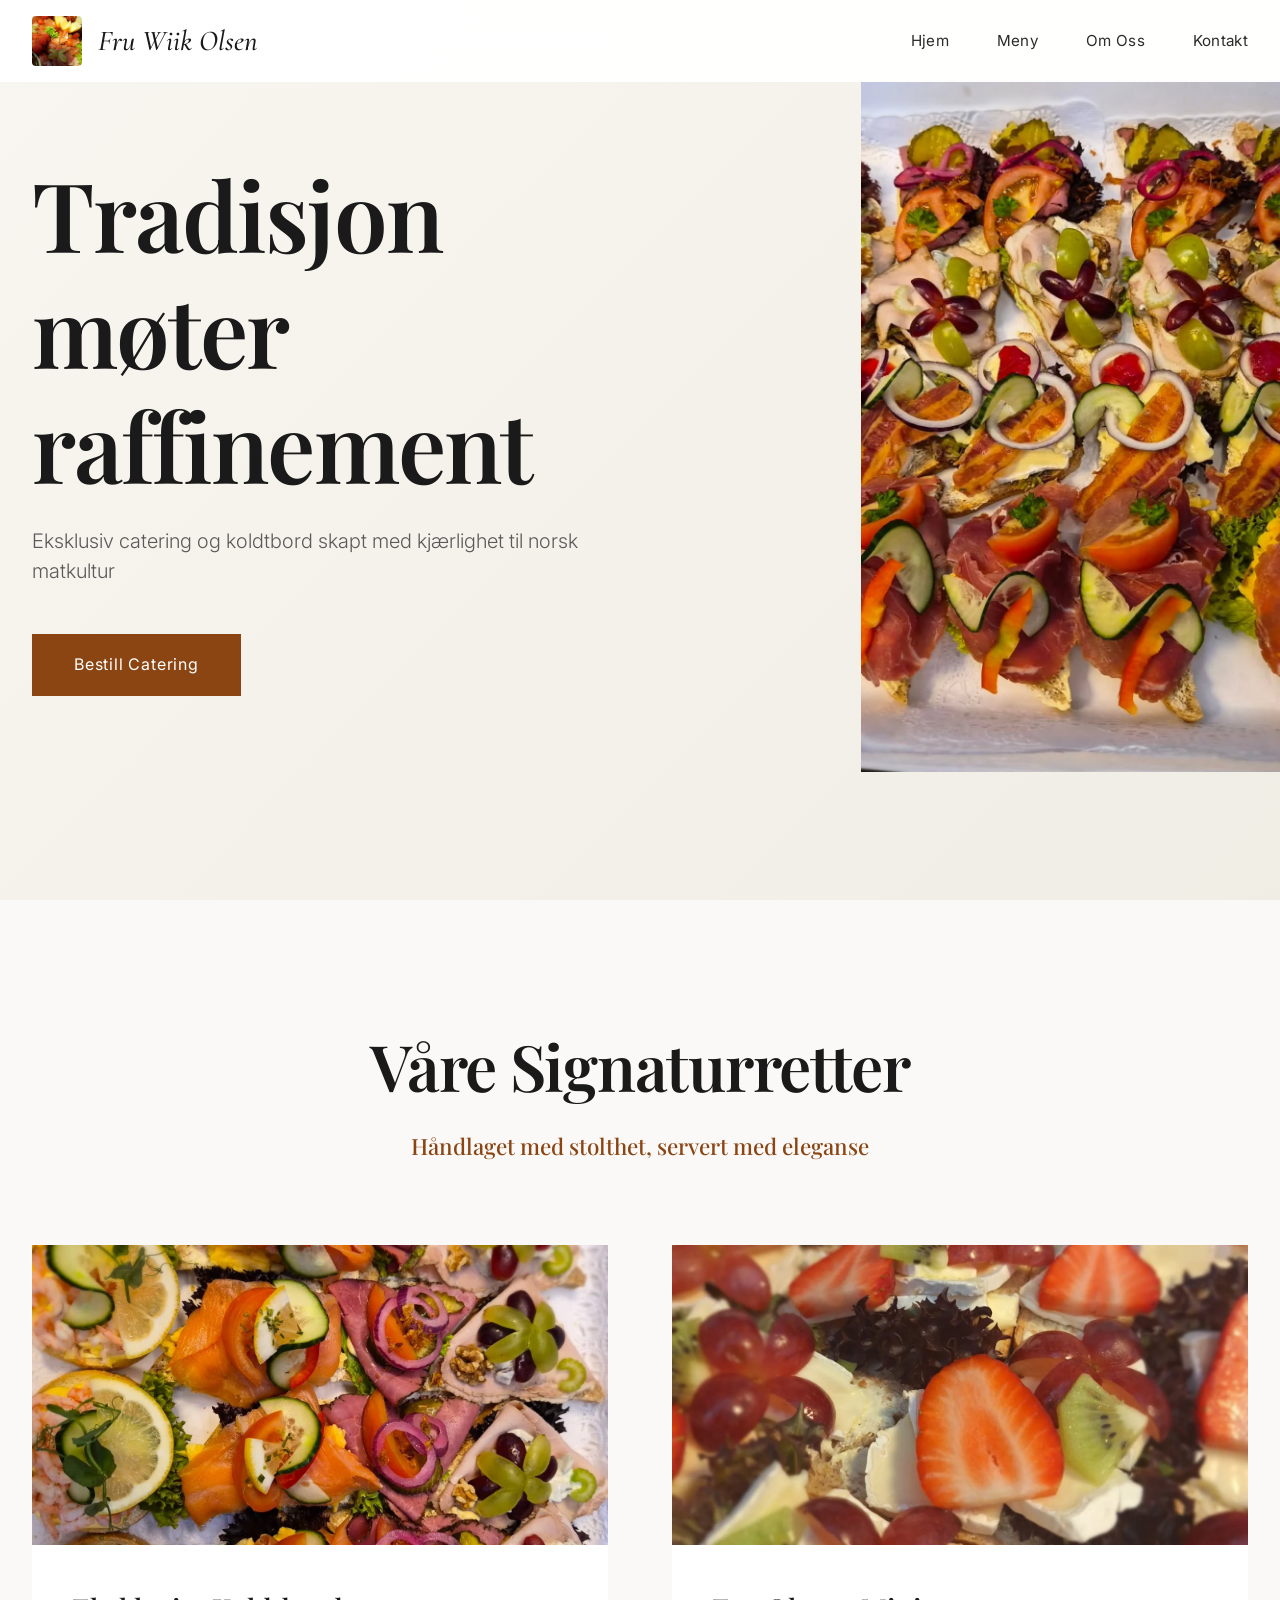
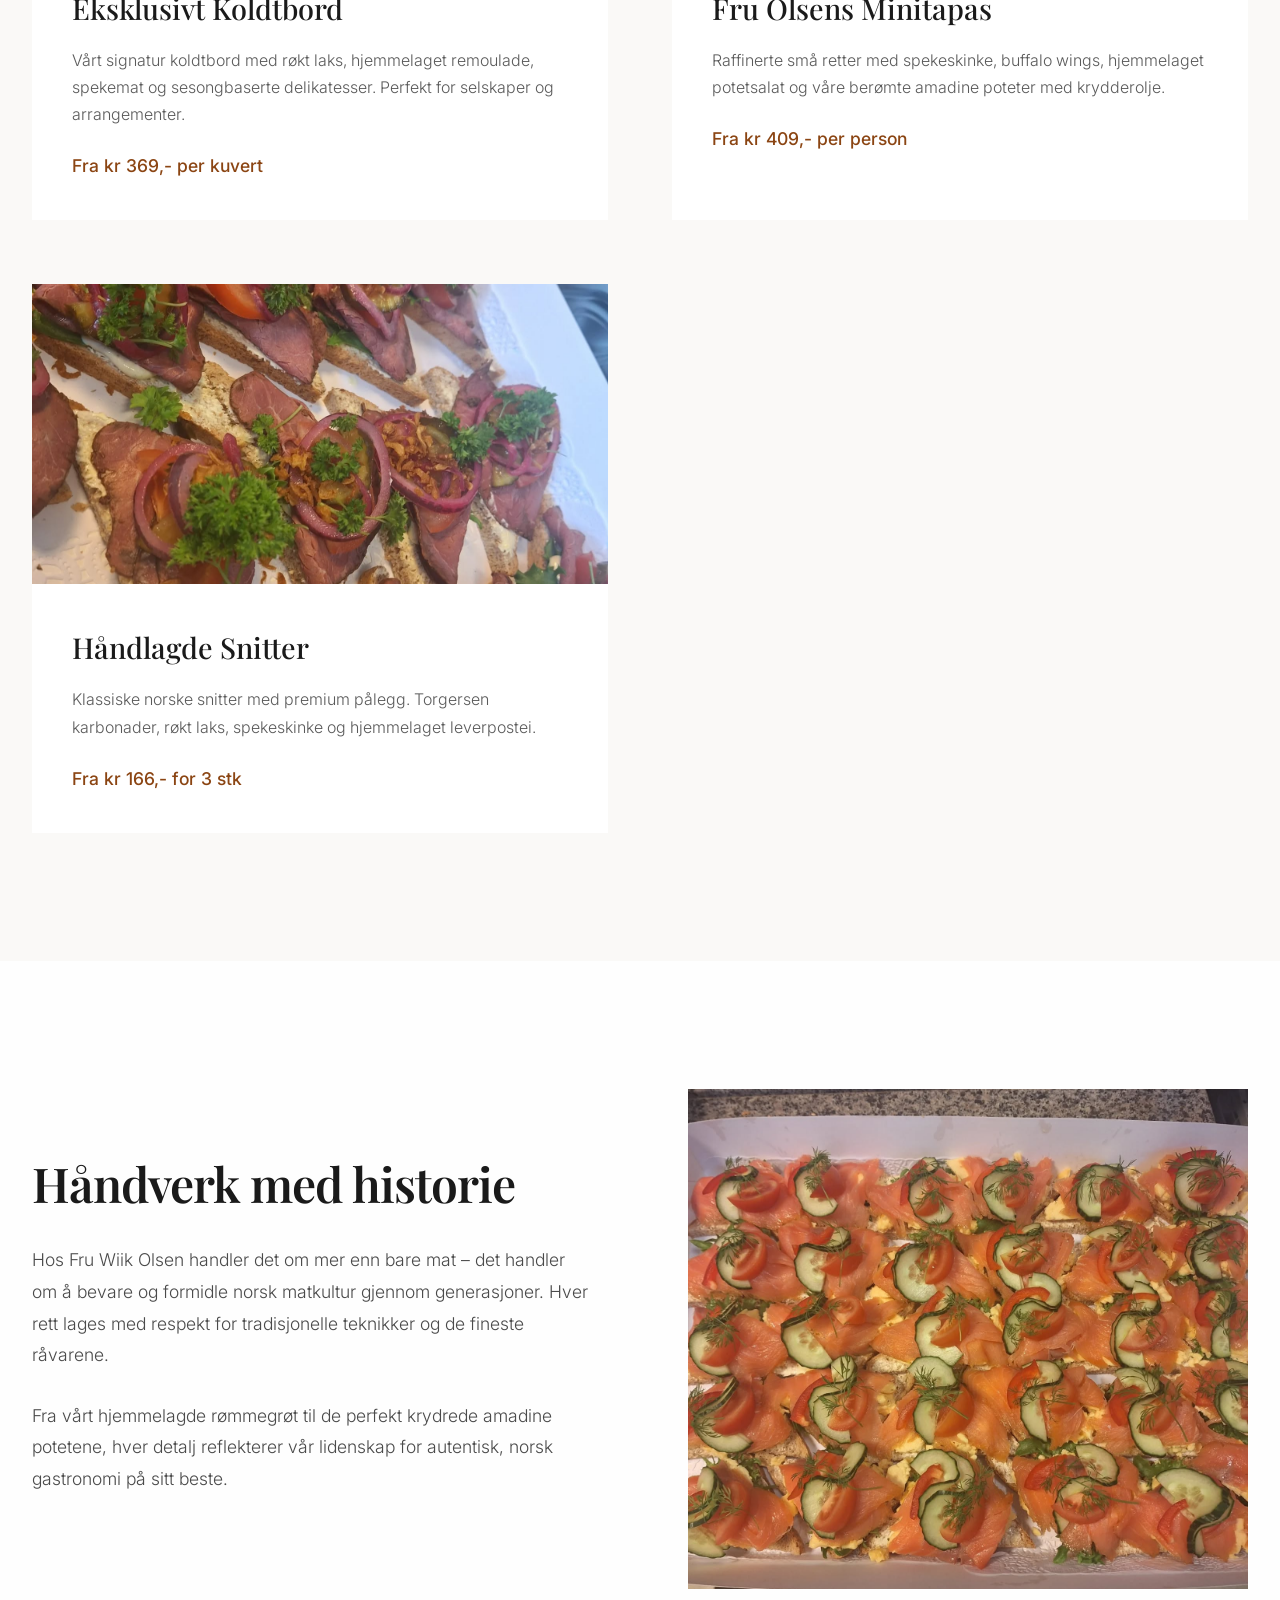
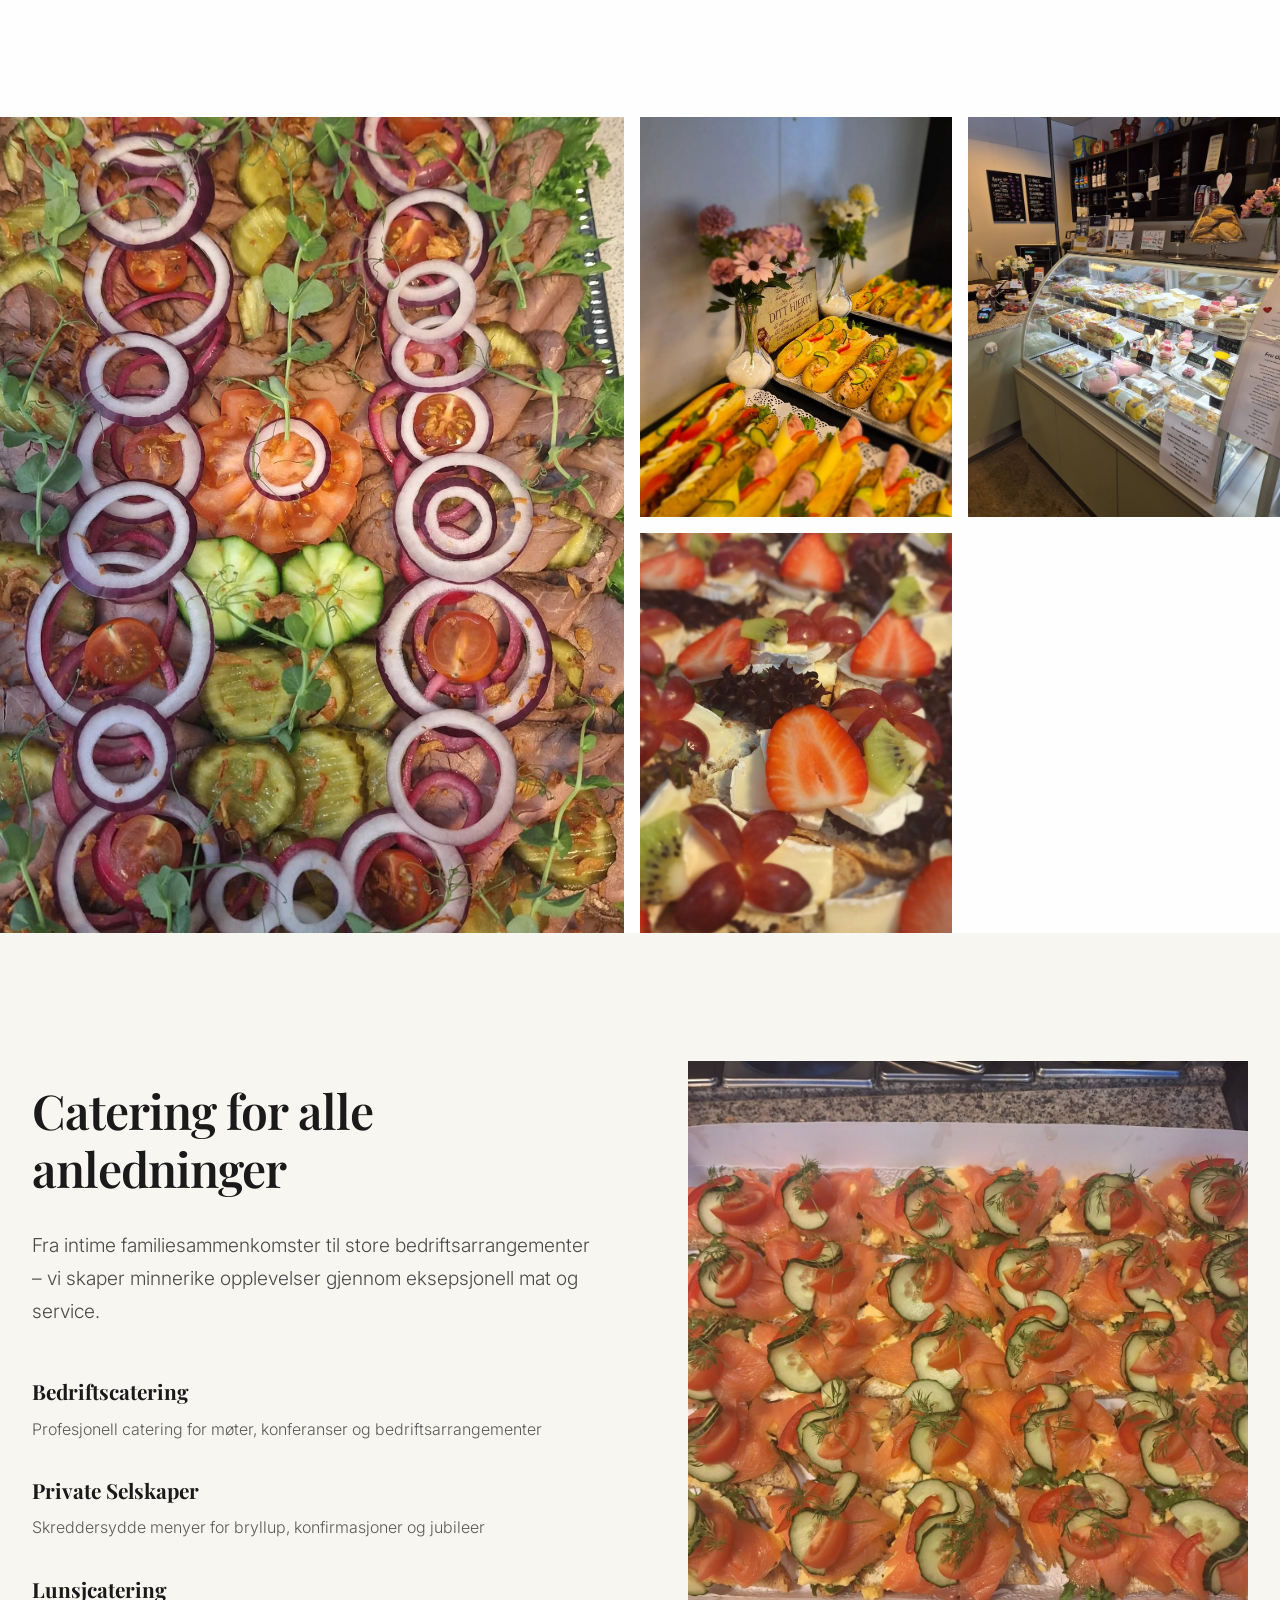
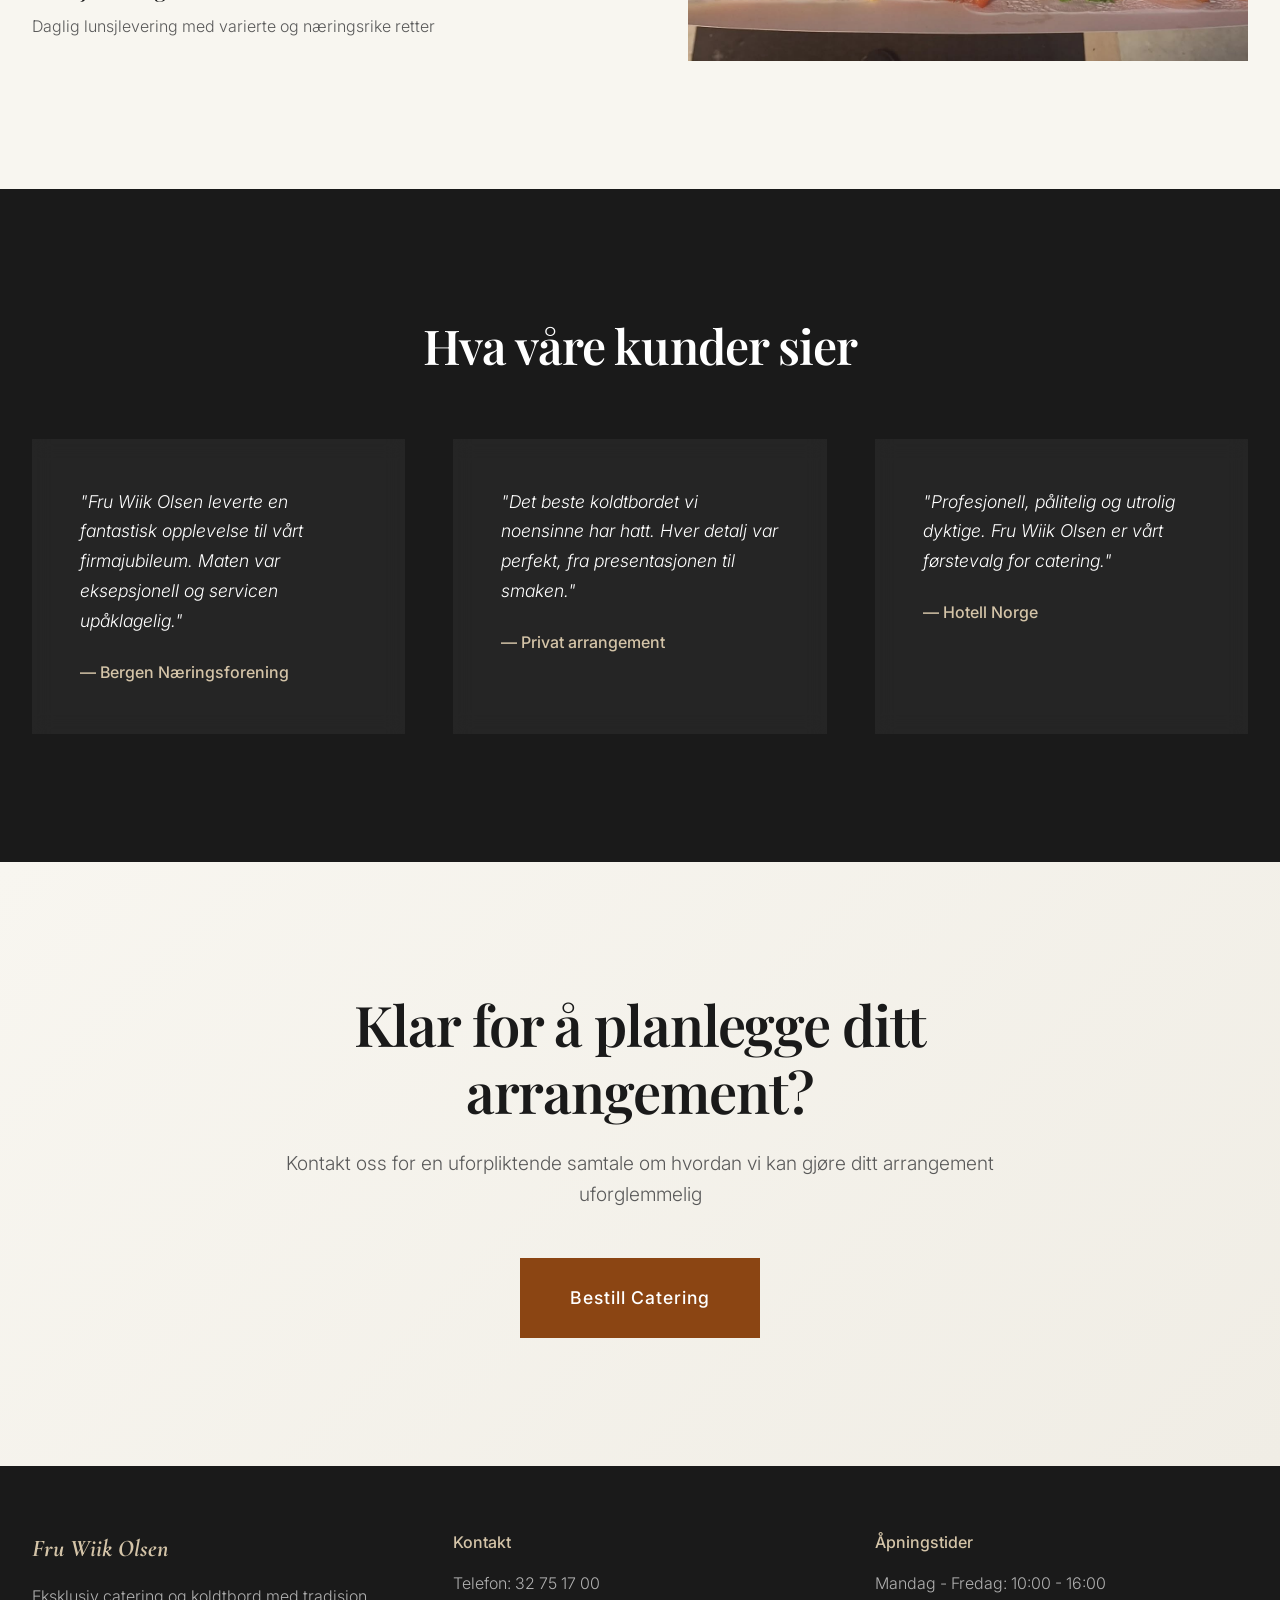
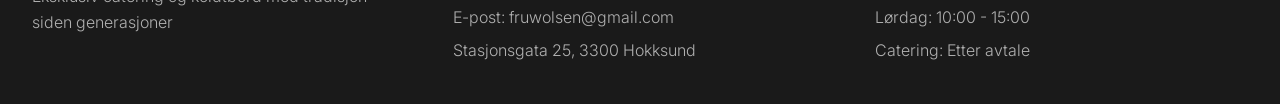
==== index.html @ 35dc08f6 "Intial commit." ====
<!DOCTYPE html>
<html lang="no">
<head>
    <meta charset="UTF-8">
    <meta name="viewport" content="width=device-width, initial-scale=1.0">
    <title>Fru Wiik Olsen - Eksklusiv Catering & Koldtbord</title>
    <link rel="preconnect" href="https://fonts.googleapis.com">
    <link rel="preconnect" href="https://fonts.gstatic.com" crossorigin>
    <link href="https://fonts.googleapis.com/css2?family=Playfair+Display:ital,wght@0,400;0,500;0,600;0,700;1,400;1,500&family=Cormorant+Garamond:ital,wght@0,300;0,400;0,500;0,600;1,300;1,400&family=Inter:wght@300;400;500&display=swap" rel="stylesheet">
    <link rel="stylesheet" href="stylesheet.css">
</head>
<body>
    <!-- Navigation -->
    <nav class="navigation">
        <div class="nav-container">
            <div class="logo">
                <img src="assets/logo.jpg" alt="Fru Wiik Olsen" class="logo-image">
                <h1 class="logo-text">Fru Wiik Olsen</h1>
            </div>
            <ul class="nav-menu">
                <li><a href="index.html">Hjem</a></li>
                <li><a href="meny.html">Meny</a></li>
                <li><a href="om-oss.html">Om Oss</a></li>
                <li><a href="kontakt-oss.html">Kontakt</a></li>
            </ul>
        </div>
    </nav>

    <!-- Hero Section -->
    <section class="hero">
        <div class="hero-content">
            <div class="hero-text">
                <h1 class="hero-title">Tradisjon møter raffinement</h1>
                <p class="hero-subtitle">Eksklusiv catering og koldtbord skapt med kjærlighet til norsk matkultur</p>
                <div class="hero-cta">
                    <a href="kontakt-oss.html" class="cta-button">Bestill Catering</a>
                </div>
            </div>
        </div>
        <div class="hero-image-placeholder">
            <img src="bilder/image.png" alt="Fru Wiik Olsen - Eksklusiv catering" class="hero-image">
            <div class="image-overlay"></div>
        </div>
    </section>

    <!-- Signature Offerings -->
    <section class="signature-section">
        <div class="container">
            <div class="section-header">
                <h2 class="section-title">Våre Signaturretter</h2>
                <p class="section-subtitle">Håndlaget med stolthet, servert med eleganse</p>
            </div>
            
            <div class="offerings-grid">
                <div class="offering-item">
                    <div class="offering-image-placeholder">
                        <img src="bilder/image copy.png" alt="Eksklusivt Koldtbord" class="offering-image">
                    </div>
                    <div class="offering-content">
                        <h3 class="offering-title">Eksklusivt Koldtbord</h3>
                        <p class="offering-description">Vårt signatur koldtbord med røkt laks, hjemmelaget remoulade, spekemat og sesongbaserte delikatesser. Perfekt for selskaper og arrangementer.</p>
                        <div class="offering-price">Fra kr 369,- per kuvert</div>
                    </div>
                </div>

                <div class="offering-item">
                    <div class="offering-image-placeholder">
                        <img src="bilder/image copy 2.png" alt="Fru Olsens Minitapas" class="offering-image">
                    </div>
                    <div class="offering-content">
                        <h3 class="offering-title">Fru Olsens Minitapas</h3>
                        <p class="offering-description">Raffinerte små retter med spekeskinke, buffalo wings, hjemmelaget potetsalat og våre berømte amadine poteter med krydderolje.</p>
                        <div class="offering-price">Fra kr 409,- per person</div>
                    </div>
                </div>

                <div class="offering-item">
                    <div class="offering-image-placeholder">
                        <img src="bilder/image copy 3.png" alt="Håndlagde Snitter" class="offering-image">
                    </div>
                    <div class="offering-content">
                        <h3 class="offering-title">Håndlagde Snitter</h3>
                        <p class="offering-description">Klassiske norske snitter med premium pålegg. Torgersen karbonader, røkt laks, spekeskinke og hjemmelaget leverpostei.</p>
                        <div class="offering-price">Fra kr 166,- for 3 stk</div>
                    </div>
                </div>
            </div>
        </div>
    </section>

    <!-- Story Section -->
    <section class="story-section">
        <div class="container">
            <div class="story-content">
                <div class="story-text">
                    <h2 class="story-title">Håndverk med historie</h2>
                    <p class="story-paragraph">Hos Fru Wiik Olsen handler det om mer enn bare mat – det handler om å bevare og formidle norsk matkultur gjennom generasjoner. Hver rett lages med respekt for tradisjonelle teknikker og de fineste råvarene.</p>
                    <p class="story-paragraph">Fra vårt hjemmelagde rømmegrøt til de perfekt krydrede amadine potetene, hver detalj reflekterer vår lidenskap for autentisk, norsk gastronomi på sitt beste.</p>
                </div>
                <div class="story-image-placeholder">
                    <img src="bilder/image copy 4.png" alt="Håndverk med historie" class="story-image">
                </div>
            </div>
        </div>
    </section>

    <!-- Gallery Section -->
    <section class="gallery-section">
        <div class="gallery-grid">
            <div class="gallery-item large">
                <div class="gallery-image-placeholder">
                    <img src="bilder/image copy 5.png" alt="Catering arrangement" class="gallery-image">
                </div>
            </div>
            <div class="gallery-item">
                <div class="gallery-image-placeholder">
                    <img src="bilder/image copy 6.png" alt="Mat detaljer" class="gallery-image">
                </div>
            </div>
            <div class="gallery-item">
                <div class="gallery-image-placeholder">
                    <img src="bilder/image copy 7.png" alt="Ingredienser" class="gallery-image">
                </div>
            </div>
            <div class="gallery-item">
                <div class="gallery-image-placeholder">
                    <img src="bilder/image copy 2.png" alt="Borddekning" class="gallery-image">
                </div>
            </div>
        </div>
    </section>

    <!-- Event Catering -->
    <section class="event-section">
        <div class="container">
            <div class="event-content">
                <div class="event-text">
                    <h2 class="event-title">Catering for alle anledninger</h2>
                    <p class="event-description">Fra intime familiesammenkomster til store bedriftsarrangementer – vi skaper minnerike opplevelser gjennom eksepsjonell mat og service.</p>
                    
                    <div class="event-features">
                        <div class="feature">
                            <h4>Bedriftscatering</h4>
                            <p>Profesjonell catering for møter, konferanser og bedriftsarrangementer</p>
                        </div>
                        <div class="feature">
                            <h4>Private Selskaper</h4>
                            <p>Skreddersydde menyer for bryllup, konfirmasjoner og jubileer</p>
                        </div>
                        <div class="feature">
                            <h4>Lunsjcatering</h4>
                            <p>Daglig lunsjlevering med varierte og næringsrike retter</p>
                        </div>
                    </div>
                </div>
                <div class="event-image-placeholder">
                    <img src="bilder/image copy 4.png" alt="Event catering" class="event-image">
                </div>
            </div>
        </div>
    </section>

    <!-- Testimonials -->
    <section class="testimonials-section">
        <div class="container">
            <h2 class="testimonials-title">Hva våre kunder sier</h2>
            <div class="testimonials-grid">
                <div class="testimonial">
                    <p class="testimonial-text">"Fru Wiik Olsen leverte en fantastisk opplevelse til vårt firmajubileum. Maten var eksepsjonell og servicen upåklagelig."</p>
                    <div class="testimonial-author">— Bergen Næringsforening</div>
                </div>
                <div class="testimonial">
                    <p class="testimonial-text">"Det beste koldtbordet vi noensinne har hatt. Hver detalj var perfekt, fra presentasjonen til smaken."</p>
                    <div class="testimonial-author">— Privat arrangement</div>
                </div>
                <div class="testimonial">
                    <p class="testimonial-text">"Profesjonell, pålitelig og utrolig dyktige. Fru Wiik Olsen er vårt førstevalg for catering."</p>
                    <div class="testimonial-author">— Hotell Norge</div>
                </div>
            </div>
        </div>
    </section>

    <!-- Contact CTA -->
    <section class="contact-cta">
        <div class="container">
            <div class="cta-content">
                <h2 class="cta-title">Klar for å planlegge ditt arrangement?</h2>
                <p class="cta-subtitle">Kontakt oss for en uforpliktende samtale om hvordan vi kan gjøre ditt arrangement uforglemmelig</p>
                <a href="kontakt-oss.html" class="cta-button-large">Bestill Catering</a>
            </div>
        </div>
    </section>

    <!-- Footer -->
    <footer class="footer">
        <div class="container">
            <div class="footer-content">
                <div class="footer-section">
                    <h3 class="footer-title">Fru Wiik Olsen</h3>
                    <p class="footer-text">Eksklusiv catering og koldtbord med tradisjon siden generasjoner</p>
                </div>
                <div class="footer-section">
                    <h4 class="footer-subtitle">Kontakt</h4>
                    <p class="footer-text">Telefon: 32 75 17 00</p>
                    <p class="footer-text">E-post: fruwolsen@gmail.com</p>
                    <p class="footer-text">Stasjonsgata 25, 3300 Hokksund</p>
                </div>
                <div class="footer-section">
                    <h4 class="footer-subtitle">Åpningstider</h4>
                    <p class="footer-text">Mandag - Fredag: 10:00 - 16:00</p>
                    <p class="footer-text">Lørdag: 10:00 - 15:00</p>
                    <p class="footer-text">Catering: Etter avtale</p>
                </div>
            </div>
        </div>
    </footer>

    <script src="script.js"></script>
</body>
</html>
---- stylesheet.css ----
/* Reset and Base Styles */
* {
    margin: 0;
    padding: 0;
    box-sizing: border-box;
}

html {
    scroll-behavior: smooth;
}

body {
    font-family: 'Inter', -apple-system, BlinkMacSystemFont, sans-serif;
    line-height: 1.6;
    color: #2c2c2c;
    background-color: #fefefe;
    font-weight: 300;
}

/* Typography */
.hero-title,
.section-title,
.story-title,
.event-title,
.testimonials-title,
.cta-title {
    font-family: 'Playfair Display', serif;
    font-weight: 600;
    line-height: 1.2;
    letter-spacing: -0.02em;
}

.logo {
    display: flex;
    align-items: center;
    gap: 1rem;
}

.logo-image {
    height: 50px;
    width: auto;
    border-radius: 4px;
}

.logo-text {
    font-family: 'Cormorant Garamond', serif;
    font-weight: 500;
    font-style: italic;
    font-size: 1.8rem;
    color: #1a1a1a;
    margin: 0;
}

/* Navigation */
.navigation {
    position: fixed;
    top: 0;
    left: 0;
    right: 0;
    background: rgba(255, 255, 255, 0.95);
    backdrop-filter: blur(20px);
    z-index: 1000;
    padding: 1rem 0;
    transition: all 0.3s ease;
}

.nav-container {
    max-width: 1400px;
    margin: 0 auto;
    padding: 0 2rem;
    display: flex;
    justify-content: space-between;
    align-items: center;
}

.nav-menu {
    display: flex;
    list-style: none;
    gap: 3rem;
}

.nav-menu a {
    text-decoration: none;
    color: #2c2c2c;
    font-weight: 400;
    font-size: 0.95rem;
    letter-spacing: 0.02em;
    transition: color 0.3s ease;
    position: relative;
}

.nav-menu a:hover {
    color: #8b4513;
}

.nav-menu a::after {
    content: '';
    position: absolute;
    bottom: -4px;
    left: 0;
    width: 0;
    height: 1px;
    background: #8b4513;
    transition: width 0.3s ease;
}

.nav-menu a:hover::after {
    width: 100%;
}

/* Hero Section */
.hero {
    height: 100vh;
    position: relative;
    display: flex;
    align-items: center;
    overflow: hidden;
    background: linear-gradient(135deg, #f8f6f0 0%, #f0ede5 100%);
    padding-top: 80px; /* Account for fixed navigation */
}

.hero-content {
    position: relative;
    z-index: 2;
    max-width: 1400px;
    margin: 0 auto;
    padding: 2rem;
    width: 100%;
}

.hero-text {
    max-width: 600px;
}

.hero-title {
    font-size: clamp(3rem, 8vw, 6rem);
    color: #1a1a1a;
    margin-bottom: 1.5rem;
    font-weight: 600;
}

.hero-subtitle {
    font-size: 1.25rem;
    color: #5a5a5a;
    margin-bottom: 3rem;
    font-weight: 300;
    line-height: 1.5;
}

.hero-cta {
    margin-top: 3rem;
}

.cta-button {
    display: inline-block;
    padding: 1rem 2.5rem;
    background: #8b4513;
    color: white;
    text-decoration: none;
    font-weight: 400;
    letter-spacing: 0.05em;
    transition: all 0.3s ease;
    border: 2px solid #8b4513;
}

.cta-button:hover {
    background: transparent;
    color: #8b4513;
    transform: translateY(-2px);
}

.hero-image-placeholder {
    position: absolute;
    right: 0;
    top: 0;
    width: 50%;
    height: 100%;
    background: linear-gradient(45deg, #d4c4a8 0%, #c8b99c 100%);
    z-index: 1;
}

.image-overlay {
    position: absolute;
    top: 0;
    left: 0;
    right: 0;
    bottom: 0;
    background: rgba(0, 0, 0, 0.1);
}

/* Container */
.container {
    max-width: 1400px;
    margin: 0 auto;
    padding: 0 2rem;
}

/* Section Spacing */
section {
    padding: 8rem 0;
}

/* Section Headers */
.section-header {
    text-align: center;
    margin-bottom: 5rem;
}

.section-title {
    font-size: clamp(2.5rem, 5vw, 4rem);
    color: #1a1a1a;
    margin-bottom: 1.5rem;
}

.section-subtitle {
    font-size: 1.2rem;
    color: #6a6a6a;
    font-weight: 300;
    max-width: 600px;
    margin: 0 auto;
}

/* Signature Offerings */
.signature-section {
    background: #faf9f7;
}

.offerings-grid {
    display: grid;
    grid-template-columns: repeat(auto-fit, minmax(400px, 1fr));
    gap: 4rem;
}

.offering-item {
    background: white;
    overflow: hidden;
    transition: transform 0.3s ease, box-shadow 0.3s ease;
}

.offering-item:hover {
    transform: translateY(-8px);
    box-shadow: 0 20px 60px rgba(0, 0, 0, 0.1);
}

.offering-image-placeholder {
    height: 300px;
    background: linear-gradient(135deg, #e8dcc6 0%, #d4c4a8 100%);
    position: relative;
}

.offering-content {
    padding: 2.5rem;
}

.offering-title {
    font-family: 'Playfair Display', serif;
    font-size: 1.8rem;
    color: #1a1a1a;
    margin-bottom: 1rem;
    font-weight: 500;
}

.offering-description {
    color: #5a5a5a;
    margin-bottom: 1.5rem;
    line-height: 1.7;
}

.offering-price {
    font-weight: 500;
    color: #8b4513;
    font-size: 1.1rem;
}

/* Story Section */
.story-content {
    display: grid;
    grid-template-columns: 1fr 1fr;
    gap: 6rem;
    align-items: center;
}

.story-title {
    font-size: 3rem;
    color: #1a1a1a;
    margin-bottom: 2rem;
}

.story-paragraph {
    font-size: 1.1rem;
    color: #4a4a4a;
    margin-bottom: 1.5rem;
    line-height: 1.8;
}

.story-image-placeholder {
    height: 500px;
    background: linear-gradient(45deg, #d4c4a8 0%, #c8b99c 100%);
}

/* Gallery Section */
.gallery-section {
    padding: 0;
}

.gallery-grid {
    display: grid;
    grid-template-columns: 2fr 1fr 1fr;
    grid-template-rows: 400px 400px;
    gap: 1rem;
}

.gallery-item.large {
    grid-row: span 2;
}

.gallery-image-placeholder {
    width: 100%;
    height: 100%;
    background: linear-gradient(135deg, #e8dcc6 0%, #d4c4a8 50%, #c8b99c 100%);
    transition: transform 0.3s ease;
}

.gallery-item:hover .gallery-image-placeholder {
    transform: scale(1.05);
}

/* Event Section */
.event-section {
    background: #f8f6f0;
}

.event-content {
    display: grid;
    grid-template-columns: 1fr 1fr;
    gap: 6rem;
    align-items: center;
}

.event-title {
    font-size: 3rem;
    color: #1a1a1a;
    margin-bottom: 2rem;
}

.event-description {
    font-size: 1.2rem;
    color: #4a4a4a;
    margin-bottom: 3rem;
    line-height: 1.7;
}

.event-features {
    display: flex;
    flex-direction: column;
    gap: 2rem;
}

.feature h4 {
    font-family: 'Playfair Display', serif;
    font-size: 1.3rem;
    color: #1a1a1a;
    margin-bottom: 0.5rem;
}

.feature p {
    color: #5a5a5a;
    line-height: 1.6;
}

.event-image-placeholder {
    height: 600px;
    background: linear-gradient(45deg, #d4c4a8 0%, #c8b99c 100%);
}

/* Testimonials */
.testimonials-section {
    background: #1a1a1a;
    color: white;
}

.testimonials-title {
    text-align: center;
    font-size: 3rem;
    color: white;
    margin-bottom: 4rem;
}

.testimonials-grid {
    display: grid;
    grid-template-columns: repeat(auto-fit, minmax(350px, 1fr));
    gap: 3rem;
}

.testimonial {
    padding: 3rem;
    background: rgba(255, 255, 255, 0.05);
    backdrop-filter: blur(10px);
}

.testimonial-text {
    font-size: 1.1rem;
    line-height: 1.7;
    margin-bottom: 1.5rem;
    font-style: italic;
}

.testimonial-author {
    font-weight: 500;
    color: #d4c4a8;
}

/* Contact CTA */
.contact-cta {
    background: linear-gradient(135deg, #f8f6f0 0%, #f0ede5 100%);
    text-align: center;
}

.cta-content {
    max-width: 800px;
    margin: 0 auto;
}

.cta-title {
    font-size: 3.5rem;
    color: #1a1a1a;
    margin-bottom: 1.5rem;
}

.cta-subtitle {
    font-size: 1.2rem;
    color: #5a5a5a;
    margin-bottom: 3rem;
    line-height: 1.6;
}

.cta-button-large {
    display: inline-block;
    padding: 1.5rem 3rem;
    background: #8b4513;
    color: white;
    text-decoration: none;
    font-weight: 500;
    font-size: 1.1rem;
    letter-spacing: 0.05em;
    transition: all 0.3s ease;
    border: 2px solid #8b4513;
}

.cta-button-large:hover {
    background: transparent;
    color: #8b4513;
    transform: translateY(-3px);
    box-shadow: 0 10px 30px rgba(139, 69, 19, 0.3);
}

/* Footer */
.footer {
    background: #1a1a1a;
    color: white;
    padding: 4rem 0 2rem;
}

.footer-content {
    display: grid;
    grid-template-columns: repeat(auto-fit, minmax(250px, 1fr));
    gap: 3rem;
}

.footer-title {
    font-family: 'Cormorant Garamond', serif;
    font-size: 1.5rem;
    font-style: italic;
    margin-bottom: 1rem;
    color: #d4c4a8;
}

.footer-subtitle {
    font-weight: 500;
    margin-bottom: 1rem;
    color: #d4c4a8;
}

.footer-text {
    color: #b0b0b0;
    line-height: 1.6;
    margin-bottom: 0.5rem;
}

/* Responsive Design */
@media (max-width: 1024px) {
    .hero-image-placeholder {
        width: 40%;
    }
    
    .story-content,
    .event-content {
        grid-template-columns: 1fr;
        gap: 3rem;
    }
    
    .gallery-grid {
        grid-template-columns: 1fr 1fr;
        grid-template-rows: 300px 300px 300px;
    }
    
    .gallery-item.large {
        grid-row: span 1;
        grid-column: span 2;
    }
}

@media (max-width: 768px) {
    .nav-container {
        padding: 0 1rem;
    }
    
    .nav-menu {
        gap: 1.5rem;
    }
    
    .hero {
        flex-direction: column;
        text-align: center;
        padding: 2rem 1rem;
    }
    
    .hero-image-placeholder {
        position: relative;
        width: 100%;
        height: 300px;
        margin-top: 2rem;
    }
    
    .container {
        padding: 0 1rem;
    }
    
    section {
        padding: 4rem 0;
    }
    
    .offerings-grid {
        grid-template-columns: 1fr;
        gap: 2rem;
    }
    
    .gallery-grid {
        grid-template-columns: 1fr;
        grid-template-rows: repeat(4, 250px);
    }
    
    .gallery-item.large {
        grid-column: span 1;
    }
    
    .testimonials-grid {
        grid-template-columns: 1fr;
    }
}

@media (max-width: 480px) {
    .hero-title {
        font-size: 2.5rem;
    }
    
    .section-title {
        font-size: 2rem;
    }
    
    .story-title,
    .event-title {
        font-size: 2rem;
    }
    
    .cta-title {
        font-size: 2.5rem;
    }
}

/* Smooth Animations */
@keyframes fadeInUp {
    from {
        opacity: 0;
        transform: translateY(30px);
    }
    to {
        opacity: 1;
        transform: translateY(0);
    }
}

.offering-item,
.testimonial {
    animation: fadeInUp 0.6s ease-out;
}

/* Image Styling */
.hero-image,
.offering-image,
.story-image,
.gallery-image,
.event-image,
.menu-image {
    width: 100%;
    height: 100%;
    object-fit: cover;
    transition: transform 0.3s ease;
}

.hero-image {
    position: absolute;
    top: 0;
    left: 0;
    z-index: 1;
}

.offering-item:hover .offering-image,
.gallery-item:hover .gallery-image {
    transform: scale(1.05);
}

/* Image containers */
.hero-image-placeholder,
.offering-image-placeholder,
.story-image-placeholder,
.gallery-image-placeholder,
.event-image-placeholder {
    position: relative;
    overflow: hidden;
}

/* Simple Menu Page Styles */
.simple-menu-hero {
    padding: 12rem 0 4rem;
    background: linear-gradient(135deg, #f8f6f0 0%, #f0ede5 100%);
    text-align: center;
}

.simple-menu-title {
    font-size: clamp(3rem, 6vw, 5rem);
    color: #1a1a1a;
    margin-bottom: 1rem;
}

.simple-menu-subtitle {
    font-size: 1.2rem;
    color: #5a5a5a;
    font-weight: 300;
}

.simple-menu-section {
    padding: 3rem 0;
}

.simple-menu-section.alt {
    background: #faf9f7;
}

.simple-menu-card {
    max-width: 900px;
    margin: 0 auto;
    background: white;
    padding: 3rem;
    border-radius: 8px;
    box-shadow: 0 10px 40px rgba(0, 0, 0, 0.1);
}

.menu-card-title {
    font-family: 'Playfair Display', serif;
    font-size: 2.5rem;
    color: #1a1a1a;
    text-align: center;
    margin-bottom: 1rem;
}

.menu-card-price {
    text-align: center;
    font-size: 1.5rem;
    font-weight: 600;
    color: #8b4513;
    margin-bottom: 2rem;
    padding: 1rem;
    background: rgba(139, 69, 19, 0.1);
    border-radius: 4px;
}

.menu-card-content h3 {
    font-family: 'Playfair Display', serif;
    font-size: 1.4rem;
    color: #1a1a1a;
    margin: 2rem 0 1rem 0;
}

.simple-menu-list {
    list-style: none;
    padding: 0;
    margin-bottom: 2rem;
}

.simple-menu-list li {
    padding: 0.8rem 0;
    border-bottom: 1px solid rgba(0, 0, 0, 0.1);
    font-size: 1.1rem;
    color: #2c2c2c;
}

.simple-menu-list li:last-child {
    border-bottom: none;
}

.allergens {
    color: #8b4513;
    font-style: italic;
    font-size: 0.9rem;
}

.menu-image-section {
    margin-bottom: 2rem;
    border-radius: 8px;
    overflow: hidden;
}

.menu-card-image {
    width: 100%;
    height: 250px;
    object-fit: cover;
    transition: transform 0.3s ease;
}

.menu-card-image:hover {
    transform: scale(1.02);
}
    background: #f8f6f0;
    padding: 1.5rem;
    border-radius: 4px;
    color: #5a5a5a;
    font-style: italic;
    margin-top: 2rem;
}

/* Tapas columns */
.tapas-column {
    margin-bottom: 2rem;
}

/* Snitter pricing */
.snitter-prices {
    margin-bottom: 2rem;
}

.price-row {
    display: flex;
    justify-content: space-between;
    align-items: center;
    padding: 1rem;
    border-bottom: 1px solid rgba(0, 0, 0, 0.1);
    transition: background-color 0.3s ease;
}

.price-row:hover {
    background: #f8f6f0;
}

.price-row.bestseller {
    background: rgba(139, 69, 19, 0.1);
    font-weight: 500;
}

.price-item {
    font-size: 1.1rem;
    color: #2c2c2c;
}

.price-amount {
    font-weight: 600;
    color: #8b4513;
}

.price-amount small {
    color: #8b4513;
    font-weight: 400;
}

/* Snitter options */
.snitter-options {
    display: flex;
    flex-wrap: wrap;
    gap: 0.5rem;
    margin-top: 1rem;
}

.option-tag {
    background: #f0ede5;
    padding: 0.5rem 1rem;
    border-radius: 20px;
    font-size: 0.9rem;
    color: #2c2c2c;
    transition: all 0.3s ease;
}

.option-tag:hover {
    background: #8b4513;
    color: white;
}

/* Simple CTA */
.simple-cta {
    background: #1a1a1a;
    color: white;
    padding: 4rem 0;
    text-align: center;
}

.simple-cta h2 {
    font-family: 'Playfair Display', serif;
    font-size: 2.5rem;
    margin-bottom: 1rem;
}

.simple-cta p {
    font-size: 1.2rem;
    color: #b0b0b0;
    margin-bottom: 2rem;
}

/* Responsive for simple menu */
@media (max-width: 768px) {
    .simple-menu-hero {
        padding: 10rem 0 3rem;
    }
    
    .simple-menu-card {
        padding: 2rem;
        margin: 0 1rem;
    }
    
    .menu-card-title {
        font-size: 2rem;
    }
    
    .price-row {
        flex-direction: column;
        align-items: flex-start;
        gap: 0.5rem;
    }
    
    .snitter-options {
        justify-content: center;
    }
    
    .simple-cta h2 {
        font-size: 2rem;
    }
}
.menu-hero {
    padding: 12rem 0 6rem;
    background: linear-gradient(135deg, #f8f6f0 0%, #f0ede5 100%);
    text-align: center;
}

.menu-hero-title {
    font-size: clamp(3rem, 6vw, 5rem);
    color: #1a1a1a;
    margin-bottom: 1.5rem;
}

.menu-hero-subtitle {
    font-size: 1.3rem;
    color: #5a5a5a;
    font-weight: 300;
    max-width: 600px;
    margin: 0 auto;
}

.menu-section {
    padding: 6rem 0;
}

.menu-section.alt-bg {
    background: #faf9f7;
}

.category-header {
    text-align: center;
    margin-bottom: 4rem;
}

.category-title {
    font-size: 3rem;
    color: #1a1a1a;
    margin-bottom: 1rem;
}

.category-description {
    font-size: 1.2rem;
    color: #6a6a6a;
    font-weight: 300;
}

.menu-layout {
    display: grid;
    grid-template-columns: 1fr 1fr;
    gap: 4rem;
    align-items: start;
}

.menu-layout.reverse {
    direction: rtl;
}

.menu-layout.reverse > * {
    direction: ltr;
}

.menu-content {
    padding: 2rem 0;
}

.menu-items {
    margin-bottom: 3rem;
}

.menu-item {
    margin-bottom: 2rem;
    padding-bottom: 1.5rem;
    border-bottom: 1px solid rgba(0, 0, 0, 0.1);
}

.menu-item:last-child {
    border-bottom: none;
}

.item-name {
    font-family: 'Playfair Display', serif;
    font-size: 1.3rem;
    color: #1a1a1a;
    margin-bottom: 0.5rem;
    font-weight: 500;
}

.item-allergens,
.item-note {
    color: #8b4513;
    font-style: italic;
    font-size: 0.95rem;
}

.price-info {
    background: rgba(139, 69, 19, 0.05);
    padding: 2rem;
    border-left: 4px solid #8b4513;
}

.price-main {
    font-size: 1.5rem;
    font-weight: 600;
    color: #8b4513;
    margin-bottom: 1rem;
}

.price-note {
    color: #5a5a5a;
    line-height: 1.6;
    font-style: italic;
}

.menu-image-placeholder {
    height: 500px;
    background: linear-gradient(135deg, #e8dcc6 0%, #d4c4a8 100%);
    border-radius: 8px;
}

/* Tapas Sections */
.tapas-sections {
    margin-bottom: 3rem;
}

.tapas-section {
    margin-bottom: 3rem;
}

.section-subtitle {
    font-family: 'Playfair Display', serif;
    font-size: 1.4rem;
    color: #8b4513;
    margin-bottom: 1.5rem;
    font-weight: 500;
}

/* Snitter Pricing */
.snitter-pricing {
    display: grid;
    grid-template-columns: repeat(auto-fit, minmax(200px, 1fr));
    gap: 1.5rem;
    margin-bottom: 3rem;
}

.price-item {
    background: white;
    padding: 1.5rem;
    border: 1px solid rgba(0, 0, 0, 0.1);
    text-align: center;
    transition: transform 0.3s ease, box-shadow 0.3s ease;
}

.price-item:hover {
    transform: translateY(-4px);
    box-shadow: 0 10px 30px rgba(0, 0, 0, 0.1);
}

.price-title {
    font-family: 'Playfair Display', serif;
    font-size: 1.2rem;
    color: #1a1a1a;
    margin-bottom: 0.5rem;
}

.price {
    font-size: 1.4rem;
    font-weight: 600;
    color: #8b4513;
    margin-bottom: 0.5rem;
}

.snitter-options {
    background: #f8f6f0;
    padding: 2rem;
    border-radius: 8px;
}

.options-title {
    font-family: 'Playfair Display', serif;
    font-size: 1.3rem;
    color: #1a1a1a;
    margin-bottom: 1.5rem;
}

.options-grid {
    display: grid;
    grid-template-columns: repeat(auto-fit, minmax(250px, 1fr));
    gap: 0.8rem;
}

.option {
    padding: 0.8rem 1rem;
    background: white;
    border-radius: 4px;
    font-size: 0.95rem;
    color: #4a4a4a;
    transition: background-color 0.3s ease;
}

.option:hover {
    background: #8b4513;
    color: white;
}

/* Custom Section */
.custom-section {
    background: #1a1a1a;
    color: white;
    text-align: center;
}

.custom-content {
    max-width: 1000px;
    margin: 0 auto;
}

.custom-title {
    font-size: 3rem;
    color: white;
    margin-bottom: 2rem;
}

.custom-description {
    font-size: 1.2rem;
    color: #b0b0b0;
    margin-bottom: 3rem;
    line-height: 1.7;
}

.custom-features {
    display: grid;
    grid-template-columns: repeat(auto-fit, minmax(250px, 1fr));
    gap: 2rem;
    margin-bottom: 3rem;
}

.feature-item {
    padding: 2rem;
    background: rgba(255, 255, 255, 0.05);
    backdrop-filter: blur(10px);
    border-radius: 8px;
}

.feature-item h4 {
    font-family: 'Playfair Display', serif;
    font-size: 1.3rem;
    color: #d4c4a8;
    margin-bottom: 1rem;
}

.feature-item p {
    color: #b0b0b0;
    line-height: 1.6;
}

/* Menu Responsive Design */
@media (max-width: 1024px) {
    .menu-layout {
        grid-template-columns: 1fr;
        gap: 3rem;
    }
    
    .menu-layout.reverse {
        direction: ltr;
    }
    
    .snitter-pricing {
        grid-template-columns: repeat(auto-fit, minmax(180px, 1fr));
    }
}

@media (max-width: 768px) {
    .menu-hero {
        padding: 10rem 0 4rem;
    }
    
    .menu-section {
        padding: 4rem 0;
    }
    
    .category-title {
        font-size: 2.5rem;
    }
    
    .custom-title {
        font-size: 2.5rem;
    }
    
    .snitter-pricing {
        grid-template-columns: 1fr;
    }
    
    .options-grid {
        grid-template-columns: 1fr;
    }
    
    .custom-features {
        grid-template-columns: 1fr;
    }
}

@media (max-width: 480px) {
    .menu-hero-title {
        font-size: 2.5rem;
    }
    
    .category-title {
        font-size: 2rem;
    }
    
    .custom-title {
        font-size: 2rem;
    }
    
    .price-info,
    .snitter-options {
        padding: 1.5rem;
    }
}
/* About Page Styles */
.about-hero {
    padding: 12rem 0 6rem;
    background: linear-gradient(135deg, #f8f6f0 0%, #f0ede5 100%);
    text-align: center;
}

.about-hero-title {
    font-size: clamp(3rem, 6vw, 5rem);
    color: #1a1a1a;
    margin-bottom: 1.5rem;
}

.about-hero-subtitle {
    font-size: 1.3rem;
    color: #5a5a5a;
    font-weight: 300;
    max-width: 600px;
    margin: 0 auto;
}

.main-story {
    padding: 6rem 0;
}

.story-layout {
    display: grid;
    grid-template-columns: 1fr 1fr;
    gap: 4rem;
    align-items: center;
}

.story-heading {
    font-size: 2.5rem;
    color: #1a1a1a;
    margin-bottom: 2rem;
    line-height: 1.3;
}

.story-paragraph {
    font-size: 1.1rem;
    color: #4a4a4a;
    margin-bottom: 1.8rem;
    line-height: 1.8;
}

.values-section {
    background: #faf9f7;
    padding: 6rem 0;
}

.values-title {
    text-align: center;
    font-size: 3rem;
    color: #1a1a1a;
    margin-bottom: 4rem;
}

.values-grid {
    display: grid;
    grid-template-columns: repeat(auto-fit, minmax(300px, 1fr));
    gap: 3rem;
}

.value-item {
    background: white;
    padding: 3rem 2rem;
    text-align: center;
    transition: transform 0.3s ease, box-shadow 0.3s ease;
}

.value-item:hover {
    transform: translateY(-8px);
    box-shadow: 0 20px 60px rgba(0, 0, 0, 0.1);
}

.value-title {
    font-family: 'Playfair Display', serif;
    font-size: 1.5rem;
    color: #8b4513;
    margin-bottom: 1rem;
}

.value-description {
    color: #5a5a5a;
    line-height: 1.7;
}

.craftsmanship-section {
    padding: 6rem 0;
}

.craftsmanship-content {
    display: grid;
    grid-template-columns: 1fr 1fr;
    gap: 4rem;
    align-items: center;
}

.craftsmanship-title {
    font-size: 2.5rem;
    color: #1a1a1a;
    margin-bottom: 2rem;
}

.craftsmanship-description {
    font-size: 1.1rem;
    color: #4a4a4a;
    margin-bottom: 3rem;
    line-height: 1.8;
}

.craftsmanship-highlights {
    display: flex;
    flex-direction: column;
    gap: 2rem;
}

.highlight h4 {
    font-family: 'Playfair Display', serif;
    font-size: 1.2rem;
    color: #8b4513;
    margin-bottom: 0.5rem;
}

.highlight p {
    color: #5a5a5a;
    line-height: 1.6;
}

.team-section {
    background: #1a1a1a;
    color: white;
    padding: 6rem 0;
    text-align: center;
}

.team-title {
    font-size: 3rem;
    color: white;
    margin-bottom: 1rem;
}

.team-subtitle {
    font-size: 1.2rem;
    color: #b0b0b0;
    margin-bottom: 4rem;
}

.team-grid {
    display: grid;
    grid-template-columns: repeat(auto-fit, minmax(300px, 1fr));
    gap: 3rem;
}

.team-member {
    background: rgba(255, 255, 255, 0.05);
    backdrop-filter: blur(10px);
    padding: 2rem;
    border-radius: 8px;
}

.team-image {
    width: 100%;
    height: 100%;
    object-fit: cover;
    border-radius: 50%;
}

.member-image-placeholder {
    width: 150px;
    height: 150px;
    background: linear-gradient(135deg, #d4c4a8 0%, #c8b99c 100%);
    border-radius: 50%;
    margin: 0 auto 2rem;
    overflow: hidden;
}

.member-name {
    font-family: 'Playfair Display', serif;
    font-size: 1.4rem;
    color: #d4c4a8;
    margin-bottom: 0.5rem;
}

.member-role {
    color: #8b4513;
    font-weight: 500;
    margin-bottom: 1rem;
}

.member-description {
    color: #b0b0b0;
    line-height: 1.6;
}

.commitment-section {
    background: linear-gradient(135deg, #f8f6f0 0%, #f0ede5 100%);
    padding: 6rem 0;
    text-align: center;
}

.commitment-content {
    max-width: 1000px;
    margin: 0 auto;
}

.commitment-title {
    font-size: 3rem;
    color: #1a1a1a;
    margin-bottom: 2rem;
}

.commitment-description {
    font-size: 1.2rem;
    color: #5a5a5a;
    margin-bottom: 3rem;
    line-height: 1.7;
}

.commitment-points {
    display: grid;
    grid-template-columns: repeat(auto-fit, minmax(250px, 1fr));
    gap: 2rem;
    margin-bottom: 3rem;
}

.commitment-point {
    background: white;
    padding: 2rem;
    border-radius: 8px;
    box-shadow: 0 10px 30px rgba(0, 0, 0, 0.1);
}

.commitment-point h4 {
    font-family: 'Playfair Display', serif;
    font-size: 1.3rem;
    color: #8b4513;
    margin-bottom: 1rem;
}

.commitment-point p {
    color: #5a5a5a;
    line-height: 1.6;
}

/* Contact Page Styles */
.contact-hero {
    padding: 12rem 0 6rem;
    background: linear-gradient(135deg, #f8f6f0 0%, #f0ede5 100%);
    text-align: center;
}

.contact-hero-title {
    font-size: clamp(3rem, 6vw, 5rem);
    color: #1a1a1a;
    margin-bottom: 1.5rem;
}

.contact-hero-subtitle {
    font-size: 1.3rem;
    color: #5a5a5a;
    font-weight: 300;
    max-width: 600px;
    margin: 0 auto;
}

.contact-form-section {
    padding: 6rem 0;
}

.contact-layout {
    display: grid;
    grid-template-columns: 1fr 1fr;
    gap: 6rem;
}

.contact-info-title {
    font-size: 2.5rem;
    color: #1a1a1a;
    margin-bottom: 2rem;
}

.contact-info-description {
    font-size: 1.1rem;
    color: #4a4a4a;
    margin-bottom: 3rem;
    line-height: 1.7;
}

.contact-details {
    display: flex;
    flex-direction: column;
    gap: 2.5rem;
}

.contact-detail {
    padding-bottom: 2rem;
    border-bottom: 1px solid rgba(0, 0, 0, 0.1);
}

.contact-detail:last-child {
    border-bottom: none;
}

.detail-title {
    font-family: 'Playfair Display', serif;
    font-size: 1.3rem;
    color: #8b4513;
    margin-bottom: 0.5rem;
}

.detail-info {
    font-size: 1.1rem;
    color: #1a1a1a;
    font-weight: 500;
    margin-bottom: 0.3rem;
}

.detail-note {
    color: #6a6a6a;
    font-size: 0.95rem;
}

.contact-form {
    background: #faf9f7;
    padding: 3rem;
    border-radius: 8px;
}

.form-title {
    font-family: 'Playfair Display', serif;
    font-size: 2rem;
    color: #1a1a1a;
    margin-bottom: 2rem;
    text-align: center;
}

.inquiry-form {
    display: flex;
    flex-direction: column;
    gap: 1.5rem;
}

.form-row {
    display: grid;
    grid-template-columns: 1fr 1fr;
    gap: 1rem;
}

.form-group {
    display: flex;
    flex-direction: column;
}

.form-group label {
    font-weight: 500;
    color: #2c2c2c;
    margin-bottom: 0.5rem;
    font-size: 0.95rem;
}

.form-group input,
.form-group select,
.form-group textarea {
    padding: 1rem;
    border: 1px solid #ddd;
    border-radius: 4px;
    font-size: 1rem;
    font-family: inherit;
    transition: border-color 0.3s ease, box-shadow 0.3s ease;
}

.form-group input:focus,
.form-group select:focus,
.form-group textarea:focus {
    outline: none;
    border-color: #8b4513;
    box-shadow: 0 0 0 3px rgba(139, 69, 19, 0.1);
}

.form-group textarea {
    resize: vertical;
    min-height: 120px;
}

.checkbox-group {
    flex-direction: row;
    align-items: center;
    gap: 0.5rem;
}

.checkbox-label {
    display: flex;
    align-items: center;
    gap: 0.5rem;
    cursor: pointer;
    font-size: 0.95rem;
    color: #4a4a4a;
}

.checkbox-label input[type="checkbox"] {
    width: auto;
    margin: 0;
}

.submit-button {
    padding: 1.2rem 2rem;
    background: #8b4513;
    color: white;
    border: none;
    border-radius: 4px;
    font-size: 1.1rem;
    font-weight: 500;
    cursor: pointer;
    transition: all 0.3s ease;
    margin-top: 1rem;
}

.submit-button:hover {
    background: #6d3410;
    transform: translateY(-2px);
    box-shadow: 0 10px 30px rgba(139, 69, 19, 0.3);
}

.faq-section {
    background: #faf9f7;
    padding: 6rem 0;
}

.faq-title {
    text-align: center;
    font-size: 3rem;
    color: #1a1a1a;
    margin-bottom: 4rem;
}

.faq-grid {
    display: grid;
    grid-template-columns: repeat(auto-fit, minmax(400px, 1fr));
    gap: 2rem;
}

.faq-item {
    background: white;
    padding: 2rem;
    border-radius: 8px;
    box-shadow: 0 5px 20px rgba(0, 0, 0, 0.05);
}

.faq-question {
    font-family: 'Playfair Display', serif;
    font-size: 1.2rem;
    color: #1a1a1a;
    margin-bottom: 1rem;
}

.faq-answer {
    color: #5a5a5a;
    line-height: 1.7;
}

.contact-cta .cta-buttons {
    display: flex;
    gap: 1rem;
    justify-content: center;
    flex-wrap: wrap;
}

.cta-button.secondary {
    background: transparent;
    color: #8b4513;
    border: 2px solid #8b4513;
}

.cta-button.secondary:hover {
    background: #8b4513;
    color: white;
}

/* Responsive Design for About and Contact */
@media (max-width: 1024px) {
    .story-layout,
    .craftsmanship-content,
    .contact-layout {
        grid-template-columns: 1fr;
        gap: 3rem;
    }
    
    .values-grid,
    .team-grid,
    .commitment-points {
        grid-template-columns: repeat(auto-fit, minmax(250px, 1fr));
    }
    
    .faq-grid {
        grid-template-columns: 1fr;
    }
}

@media (max-width: 768px) {
    .about-hero,
    .contact-hero {
        padding: 10rem 0 4rem;
    }
    
    .main-story,
    .values-section,
    .craftsmanship-section,
    .team-section,
    .commitment-section,
    .contact-form-section,
    .faq-section {
        padding: 4rem 0;
    }
    
    .values-title,
    .team-title,
    .commitment-title,
    .faq-title {
        font-size: 2.5rem;
    }
    
    .story-heading,
    .craftsmanship-title,
    .contact-info-title {
        font-size: 2rem;
    }
    
    .contact-form {
        padding: 2rem;
    }
    
    .form-row {
        grid-template-columns: 1fr;
    }
    
    .values-grid,
    .team-grid,
    .commitment-points {
        grid-template-columns: 1fr;
    }
    
    .cta-buttons {
        flex-direction: column;
        align-items: center;
    }
}

@media (max-width: 480px) {
    .about-hero-title,
    .contact-hero-title {
        font-size: 2.5rem;
    }
    
    .values-title,
    .team-title,
    .commitment-title,
    .faq-title {
        font-size: 2rem;
    }
    
    .story-heading,
    .craftsmanship-title,
    .contact-info-title {
        font-size: 1.8rem;
    }
    
    .contact-form {
        padding: 1.5rem;
    }
    
    .value-item,
    .team-member,
    .commitment-point,
    .faq-item {
        padding: 1.5rem;
    }
}
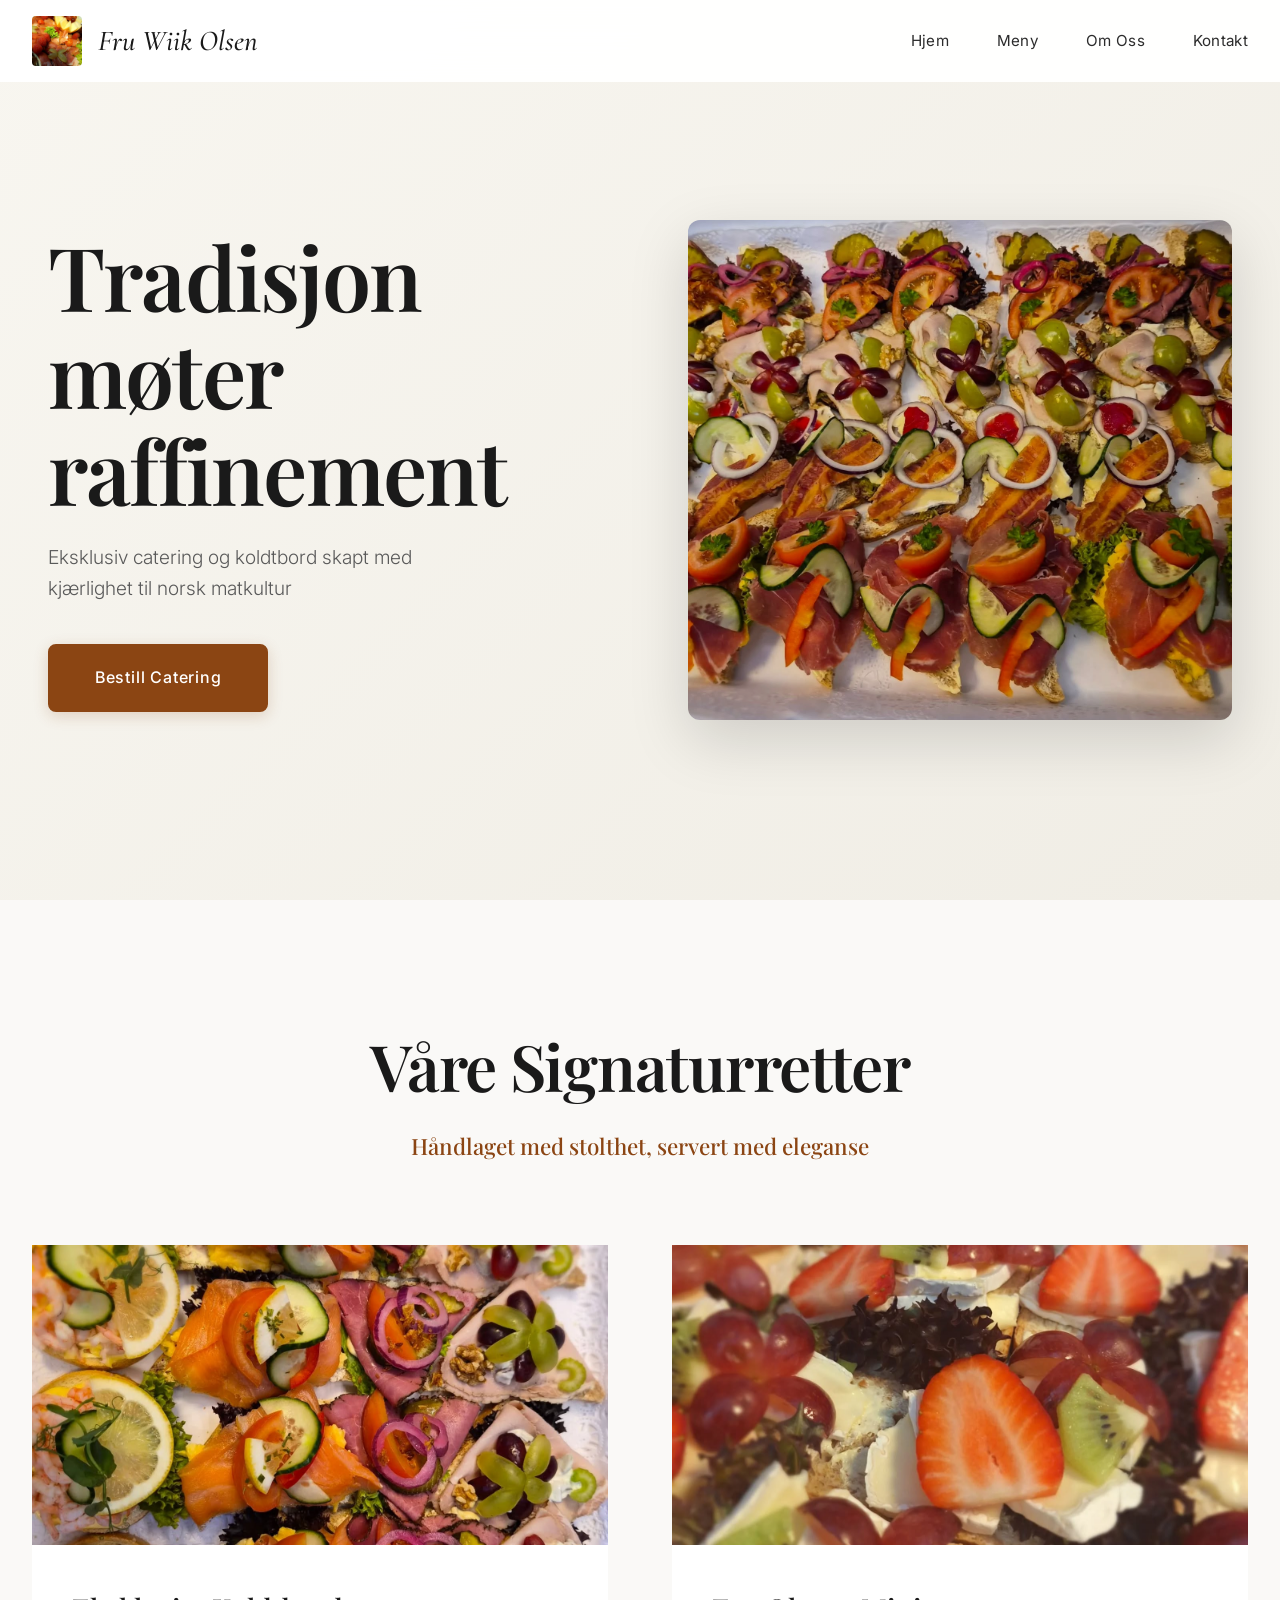
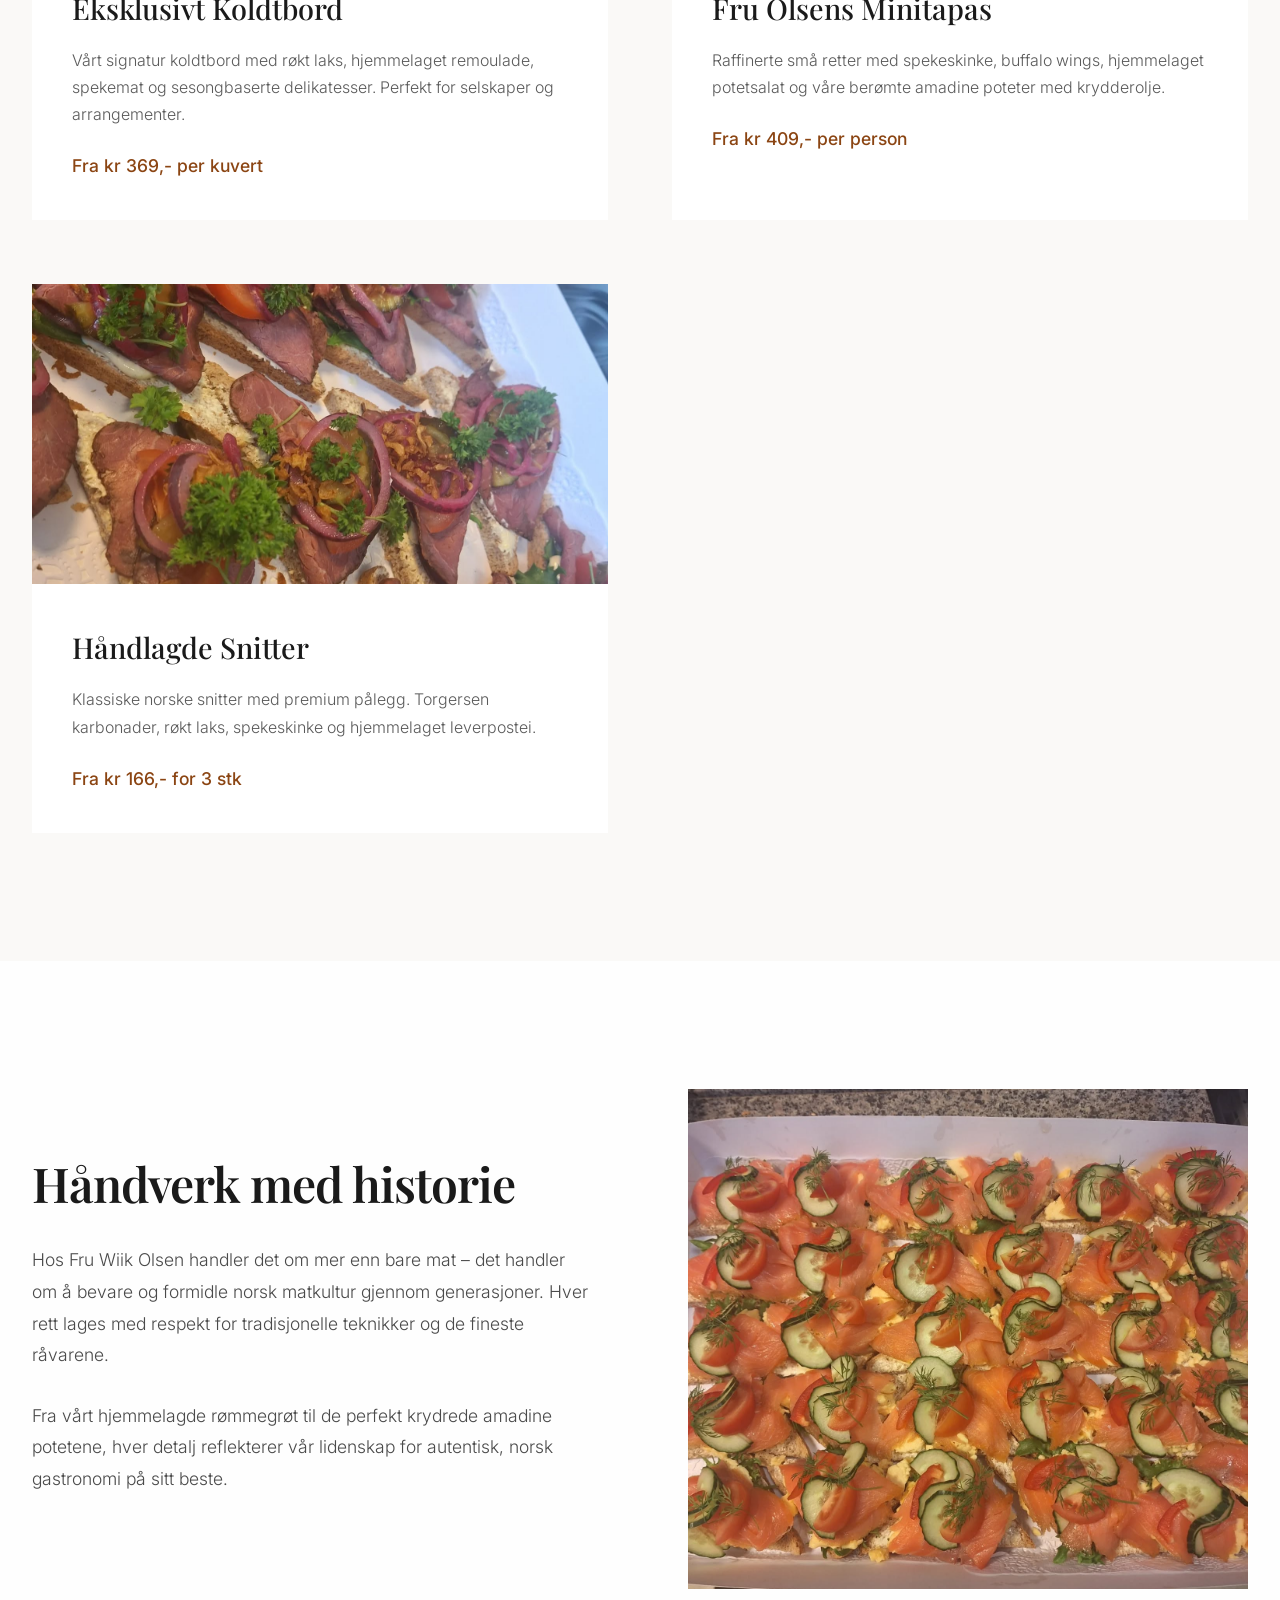
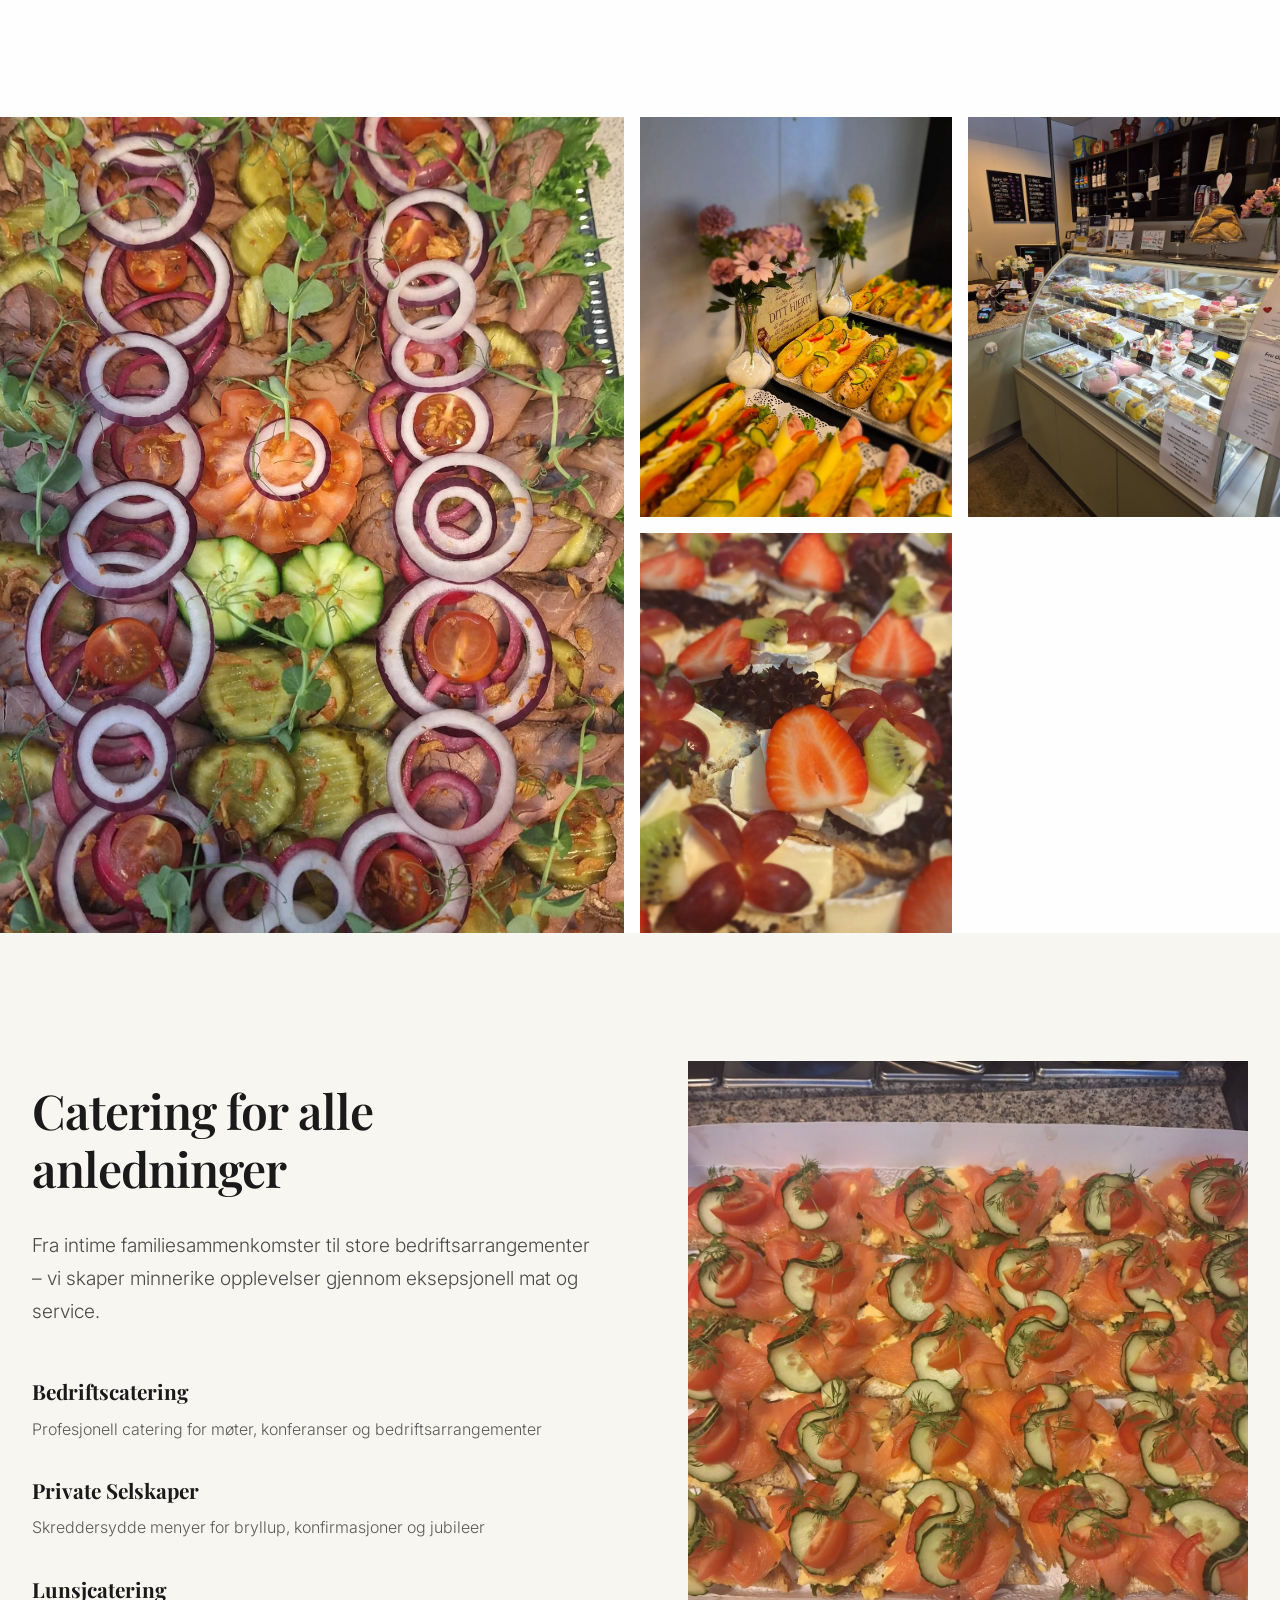
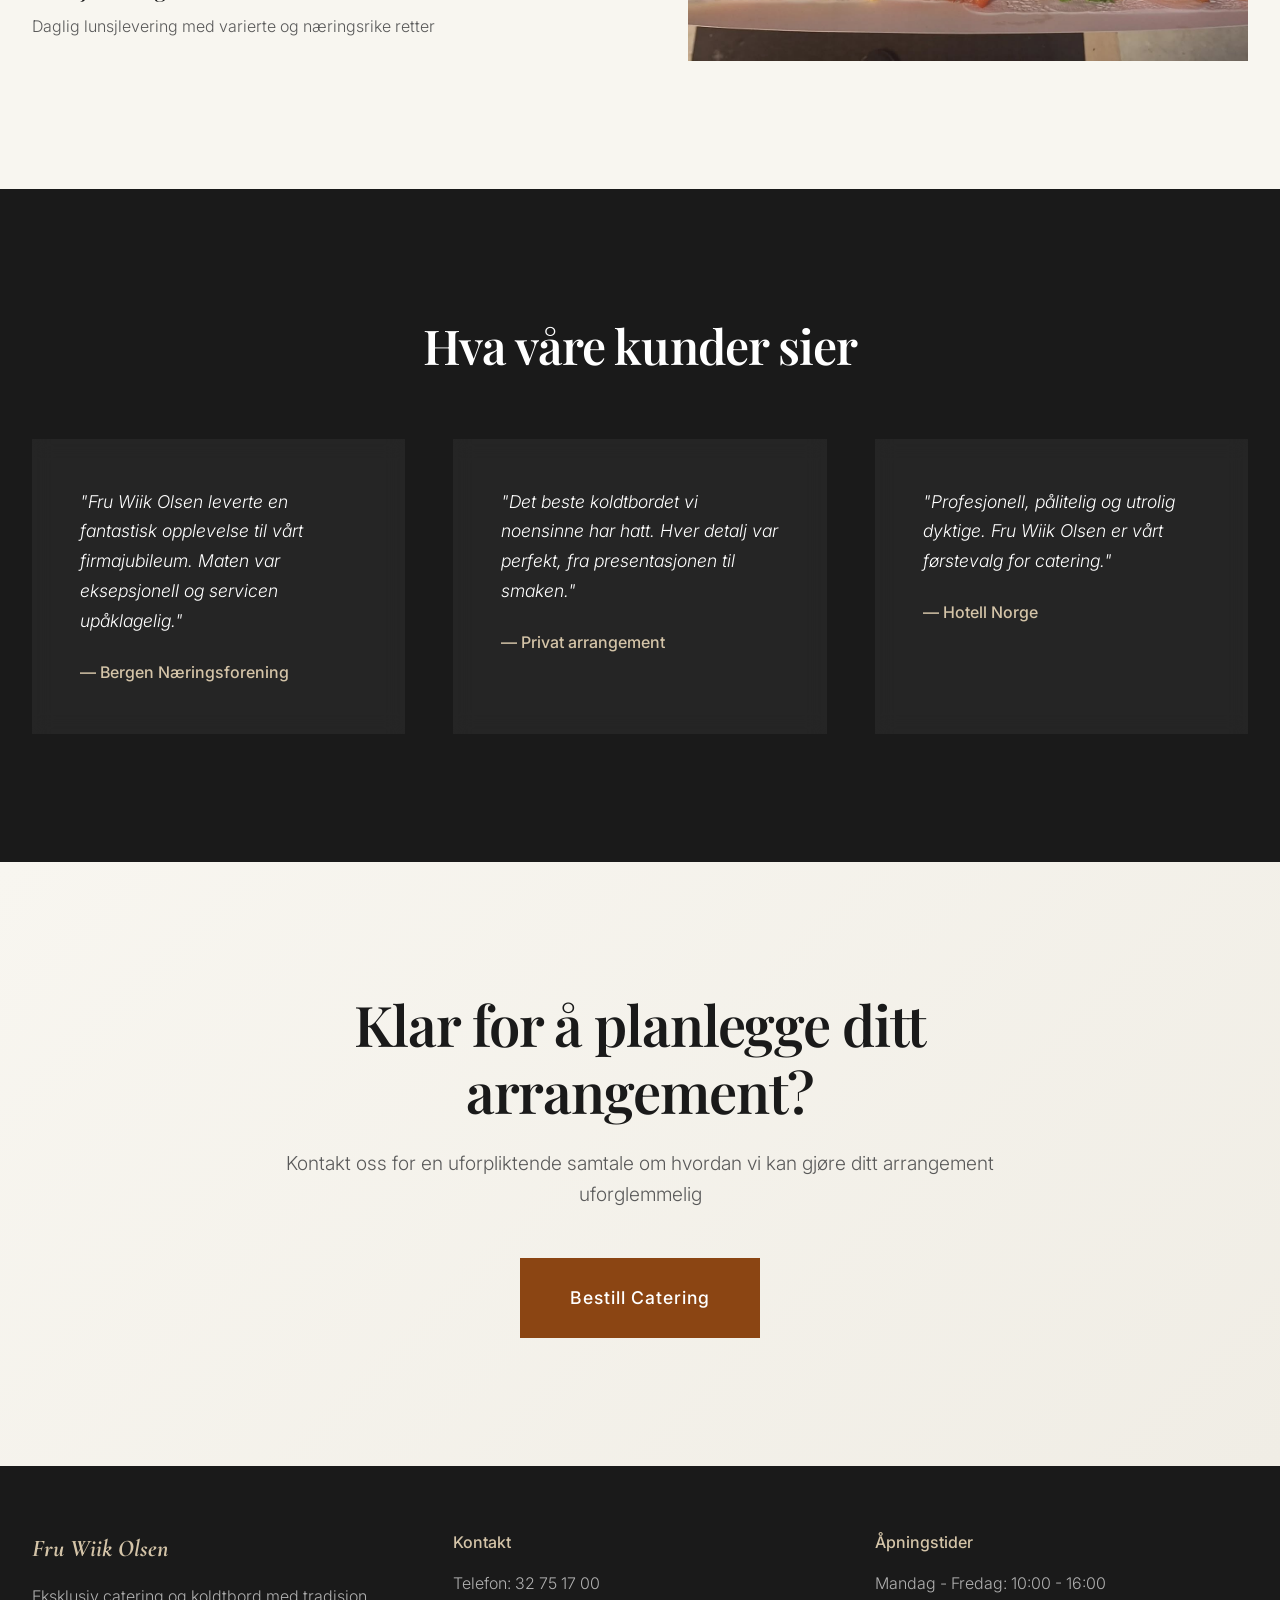
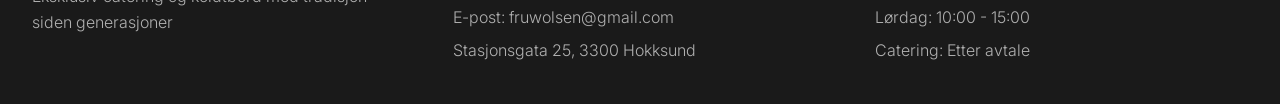
==== commit 7958b5e5: "home page hero sekjson fixed" ====
--- a/index.html
+++ b/index.html
@@ -36,10 +36,10 @@
                     <a href="kontakt-oss.html" class="cta-button">Bestill Catering</a>
                 </div>
             </div>
-        </div>
-        <div class="hero-image-placeholder">
-            <img src="bilder/image.png" alt="Fru Wiik Olsen - Eksklusiv catering" class="hero-image">
-            <div class="image-overlay"></div>
+            <div class="hero-image-placeholder">
+                <img src="bilder/image.png" alt="Fru Wiik Olsen - Eksklusiv catering" class="hero-image">
+                <div class="image-overlay"></div>
+            </div>
         </div>
     </section>
 
--- a/stylesheet.css
+++ b/stylesheet.css
@@ -110,73 +110,85 @@
 
 /* Hero Section */
 .hero {
-    height: 100vh;
-    position: relative;
+    min-height: 100vh;
     display: flex;
     align-items: center;
-    overflow: hidden;
     background: linear-gradient(135deg, #f8f6f0 0%, #f0ede5 100%);
-    padding-top: 80px; /* Account for fixed navigation */
+    padding: 120px 0 80px;
 }
 
 .hero-content {
-    position: relative;
-    z-index: 2;
+    display: flex;
+    align-items: center;
     max-width: 1400px;
     margin: 0 auto;
-    padding: 2rem;
+    padding: 0 3rem;
+    gap: 6rem;
     width: 100%;
 }
 
 .hero-text {
+    flex: 1;
     max-width: 600px;
 }
 
 .hero-title {
-    font-size: clamp(3rem, 8vw, 6rem);
+    font-size: clamp(2.8rem, 7vw, 5.5rem);
     color: #1a1a1a;
     margin-bottom: 1.5rem;
     font-weight: 600;
+    line-height: 1.1;
+    letter-spacing: -0.02em;
 }
 
 .hero-subtitle {
-    font-size: 1.25rem;
+    font-size: 1.2rem;
     color: #5a5a5a;
-    margin-bottom: 3rem;
+    margin-bottom: 2.5rem;
     font-weight: 300;
-    line-height: 1.5;
+    line-height: 1.6;
+    max-width: 420px;
 }
 
 .hero-cta {
-    margin-top: 3rem;
+    margin-top: 2rem;
 }
 
 .cta-button {
     display: inline-block;
-    padding: 1rem 2.5rem;
+    padding: 1.2rem 2.8rem;
     background: #8b4513;
     color: white;
     text-decoration: none;
-    font-weight: 400;
+    font-weight: 500;
+    font-size: 1rem;
     letter-spacing: 0.05em;
     transition: all 0.3s ease;
     border: 2px solid #8b4513;
+    border-radius: 8px;
+    box-shadow: 0 4px 15px rgba(139, 69, 19, 0.2);
 }
 
 .cta-button:hover {
     background: transparent;
     color: #8b4513;
-    transform: translateY(-2px);
+    transform: translateY(-3px);
+    box-shadow: 0 8px 25px rgba(139, 69, 19, 0.3);
 }
 
 .hero-image-placeholder {
-    position: absolute;
-    right: 0;
-    top: 0;
-    width: 50%;
-    height: 100%;
-    background: linear-gradient(45deg, #d4c4a8 0%, #c8b99c 100%);
-    z-index: 1;
+    flex: 1;
+    max-width: 600px;
+    height: 500px;
+    border-radius: 12px;
+    overflow: hidden;
+    box-shadow: 0 20px 60px rgba(0, 0, 0, 0.15);
+    transition: transform 0.3s ease;
+}
+
+.hero-image-placeholder:hover {
+    transform: translateY(-8px);
+    box-shadow: 0 35px 100px rgba(0, 0, 0, 0.18);
 }
 
 .image-overlay {
@@ -489,8 +501,22 @@
 
 /* Responsive Design */
 @media (max-width: 1024px) {
+    .hero-content {
+        flex-direction: column;
+        text-align: center;
+        gap: 3rem;
+        padding: 2rem;
+    }
+    
+    .hero-text {
+        flex: none;
+        max-width: 100%;
+    }
+    
     .hero-image-placeholder {
-        width: 40%;
+        width: 100%;
+        max-width: 500px;
+        height: 350px;
     }
     
     .story-content,
@@ -609,10 +635,14 @@
 }
 
 .hero-image {
-    position: absolute;
-    top: 0;
-    left: 0;
-    z-index: 1;
+    width: 100%;
+    height: 100%;
+    object-fit: cover;
+    transition: transform 0.3s ease;
+}
+
+.hero-image-placeholder:hover .hero-image {
+    transform: scale(1.05);
 }
 
 .offering-item:hover .offering-image,
@@ -630,7 +660,353 @@
     overflow: hidden;
 }
 
-/* Simple Menu Page Styles */
+/* Interactive Menu Page Styles */
+.interactive-menu-hero {
+    padding: 12rem 0 4rem;
+    background: linear-gradient(135deg, #f8f6f0 0%, #f0ede5 100%);
+    text-align: center;
+}
+
+.interactive-menu-title {
+    font-size: clamp(3rem, 6vw, 5rem);
+    color: #1a1a1a;
+    margin-bottom: 1rem;
+}
+
+.interactive-menu-subtitle {
+    font-size: 1.2rem;
+    color: #5a5a5a;
+    font-weight: 300;
+}
+
+.menu-selection-section {
+    padding: 4rem 0;
+}
+
+.menu-cards-grid {
+    display: grid;
+    grid-template-columns: repeat(auto-fit, minmax(350px, 1fr));
+    gap: 2rem;
+    max-width: 1200px;
+    margin: 0 auto;
+}
+
+.menu-selection-card {
+    background: white;
+    border-radius: 12px;
+    overflow: hidden;
+    box-shadow: 0 10px 40px rgba(0, 0, 0, 0.1);
+    transition: all 0.3s ease;
+    cursor: pointer;
+}
+
+.menu-selection-card:hover {
+    transform: translateY(-8px);
+    box-shadow: 0 20px 60px rgba(0, 0, 0, 0.15);
+}
+
+.menu-card-image-wrapper {
+    height: 250px;
+    overflow: hidden;
+}
+
+.menu-selection-image {
+    width: 100%;
+    height: 100%;
+    object-fit: cover;
+    transition: transform 0.3s ease;
+}
+
+.menu-selection-card:hover .menu-selection-image {
+    transform: scale(1.05);
+}
+
+.menu-card-info {
+    padding: 2rem;
+}
+
+.menu-selection-title {
+    font-family: 'Playfair Display', serif;
+    font-size: 1.8rem;
+    color: #1a1a1a;
+    margin-bottom: 0.5rem;
+}
+
+.menu-selection-price {
+    font-size: 1.3rem;
+    font-weight: 600;
+    color: #8b4513;
+    margin-bottom: 1rem;
+}
+
+.menu-selection-description {
+    color: #5a5a5a;
+    line-height: 1.6;
+    margin-bottom: 1.5rem;
+}
+
+.menu-selection-button {
+    background: #8b4513;
+    color: white;
+    border: none;
+    padding: 1rem 2rem;
+    border-radius: 6px;
+    font-weight: 500;
+    cursor: pointer;
+    transition: all 0.3s ease;
+    width: 100%;
+}
+
+.menu-selection-button:hover {
+    background: #6d3410;
+    transform: translateY(-2px);
+}
+
+/* Menu Details Section */
+.menu-details-section {
+    padding: 10rem 0 4rem;
+    background: #faf9f7;
+    animation: fadeIn 0.5s ease;
+}
+
+.menu-details-header {
+    margin-bottom: 3rem;
+    text-align: center;
+}
+
+.back-button {
+    background: transparent;
+    border: 2px solid #8b4513;
+    color: #8b4513;
+    padding: 1rem 2rem;
+    border-radius: 8px;
+    cursor: pointer;
+    font-weight: 500;
+    font-size: 1rem;
+    transition: all 0.3s ease;
+    display: inline-flex;
+    align-items: center;
+    gap: 0.5rem;
+}
+
+.back-button:hover {
+    background: #8b4513;
+    color: white;
+    transform: translateY(-2px);
+    box-shadow: 0 5px 15px rgba(139, 69, 19, 0.3);
+}
+
+.detail-card {
+    max-width: 1000px;
+    margin: 0 auto;
+    background: white;
+    padding: 3rem;
+    border-radius: 12px;
+    box-shadow: 0 10px 40px rgba(0, 0, 0, 0.1);
+}
+
+.detail-title {
+    font-family: 'Playfair Display', serif;
+    font-size: 3rem;
+    color: #1a1a1a;
+    text-align: center;
+    margin-bottom: 1rem;
+}
+
+.detail-price {
+    text-align: center;
+    font-size: 1.8rem;
+    font-weight: 600;
+    color: #8b4513;
+    margin-bottom: 3rem;
+    padding: 1.5rem;
+    background: rgba(139, 69, 19, 0.1);
+    border-radius: 8px;
+}
+
+.detail-content h3 {
+    font-family: 'Playfair Display', serif;
+    font-size: 1.5rem;
+    color: #1a1a1a;
+    margin: 2rem 0 1rem 0;
+}
+
+.detail-menu-list {
+    list-style: none;
+    padding: 0;
+    margin-bottom: 2rem;
+}
+
+.detail-menu-list li {
+    padding: 1rem 0;
+    border-bottom: 1px solid rgba(0, 0, 0, 0.1);
+    font-size: 1.1rem;
+    color: #2c2c2c;
+}
+
+.detail-menu-list li:last-child {
+    border-bottom: none;
+}
+
+.detail-note {
+    background: #f8f6f0;
+    padding: 2rem;
+    border-radius: 8px;
+    color: #5a5a5a;
+    font-style: italic;
+    margin-top: 2rem;
+}
+
+/* Tapas columns for details */
+.tapas-columns {
+    display: grid;
+    grid-template-columns: repeat(auto-fit, minmax(300px, 1fr));
+    gap: 2rem;
+    margin-bottom: 2rem;
+}
+
+.tapas-column {
+    background: #f8f6f0;
+    padding: 2rem;
+    border-radius: 8px;
+}
+
+/* Snitter pricing grid */
+.snitter-pricing-grid {
+    display: grid;
+    grid-template-columns: repeat(auto-fit, minmax(200px, 1fr));
+    gap: 1rem;
+    margin-bottom: 3rem;
+}
+
+.price-box {
+    background: white;
+    border: 2px solid #f0ede5;
+    border-radius: 8px;
+    padding: 1.5rem;
+    text-align: center;
+    transition: all 0.3s ease;
+    position: relative;
+}
+
+.price-box:hover {
+    border-color: #8b4513;
+    transform: translateY(-2px);
+    box-shadow: 0 5px 20px rgba(139, 69, 19, 0.1);
+}
+
+.bestseller-box {
+    border-color: #8b4513;
+    background: rgba(139, 69, 19, 0.05);
+}
+
+.price-header {
+    font-size: 1.1rem;
+    color: #2c2c2c;
+    margin-bottom: 0.5rem;
+    font-weight: 500;
+}
+
+.price-value {
+    font-size: 1.4rem;
+    font-weight: 600;
+    color: #8b4513;
+}
+
+.bestseller-badge {
+    position: absolute;
+    top: -8px;
+    right: -8px;
+    background: #8b4513;
+    color: white;
+    padding: 0.3rem 0.8rem;
+    border-radius: 12px;
+    font-size: 0.8rem;
+    font-weight: 500;
+}
+
+/* Responsive for snitter grid */
+@media (max-width: 768px) {
+    .snitter-pricing-grid {
+        grid-template-columns: repeat(auto-fit, minmax(150px, 1fr));
+        gap: 0.8rem;
+    }
+    
+    .price-box {
+        padding: 1rem;
+    }
+    
+    .price-header {
+        font-size: 1rem;
+    }
+    
+    .price-value {
+        font-size: 1.2rem;
+    }
+}
+@keyframes fadeIn {
+    from {
+        opacity: 0;
+        transform: translateY(20px);
+    }
+    to {
+        opacity: 1;
+        transform: translateY(0);
+    }
+}
+
+.menu-detail-content {
+    animation: fadeIn 0.5s ease;
+}
+
+/* Responsive Design */
+@media (max-width: 768px) {
+    .interactive-menu-hero {
+        padding: 10rem 0 3rem;
+    }
+    
+    .menu-cards-grid {
+        grid-template-columns: 1fr;
+        gap: 1.5rem;
+        padding: 0 1rem;
+    }
+    
+    .menu-card-info {
+        padding: 1.5rem;
+    }
+    
+    .detail-card {
+        padding: 2rem;
+        margin: 0 1rem;
+    }
+    
+    .detail-title {
+        font-size: 2.5rem;
+    }
+    
+    .tapas-columns {
+        grid-template-columns: 1fr;
+        gap: 1rem;
+    }
+    
+    .tapas-column {
+        padding: 1.5rem;
+    }
+}
+
+@media (max-width: 480px) {
+    .interactive-menu-title {
+        font-size: 2.5rem;
+    }
+    
+    .detail-title {
+        font-size: 2rem;
+    }
+    
+    .detail-card {
+        padding: 1.5rem;
+    }
+}
 .simple-menu-hero {
     padding: 12rem 0 4rem;
     background: linear-gradient(135deg, #f8f6f0 0%, #f0ede5 100%);
@@ -1445,10 +1821,12 @@
 .contact-layout {
     display: grid;
     grid-template-columns: 1fr 1fr;
-    gap: 6rem;
+    gap: 4rem;
+    align-items: start;
 }
 
 .contact-info-title {
+    font-family: 'Playfair Display', serif;
     font-size: 2.5rem;
     color: #1a1a1a;
     margin-bottom: 2rem;
@@ -1464,35 +1842,38 @@
 .contact-details {
     display: flex;
     flex-direction: column;
-    gap: 2.5rem;
+    gap: 3rem;
 }
 
 .contact-detail {
-    padding-bottom: 2rem;
-    border-bottom: 1px solid rgba(0, 0, 0, 0.1);
-}
-
-.contact-detail:last-child {
-    border-bottom: none;
+    background: white;
+    padding: 2rem;
+    border-radius: 8px;
+    box-shadow: 0 5px 20px rgba(0, 0, 0, 0.05);
+    border-left: 4px solid #8b4513;
 }
 
 .detail-title {
     font-family: 'Playfair Display', serif;
     font-size: 1.3rem;
     color: #8b4513;
+    margin-bottom: 1rem;
+    text-align: left;
+}
+
+.detail-info {
+    font-size: 1.2rem;
+    color: #1a1a1a;
+    font-weight: 600;
     margin-bottom: 0.5rem;
-}
-
-.detail-info {
-    font-size: 1.1rem;
-    color: #1a1a1a;
-    font-weight: 500;
-    margin-bottom: 0.3rem;
+    text-align: left;
 }
 
 .detail-note {
     color: #6a6a6a;
     font-size: 0.95rem;
+    line-height: 1.5;
+    text-align: left;
 }
 
 .contact-form {
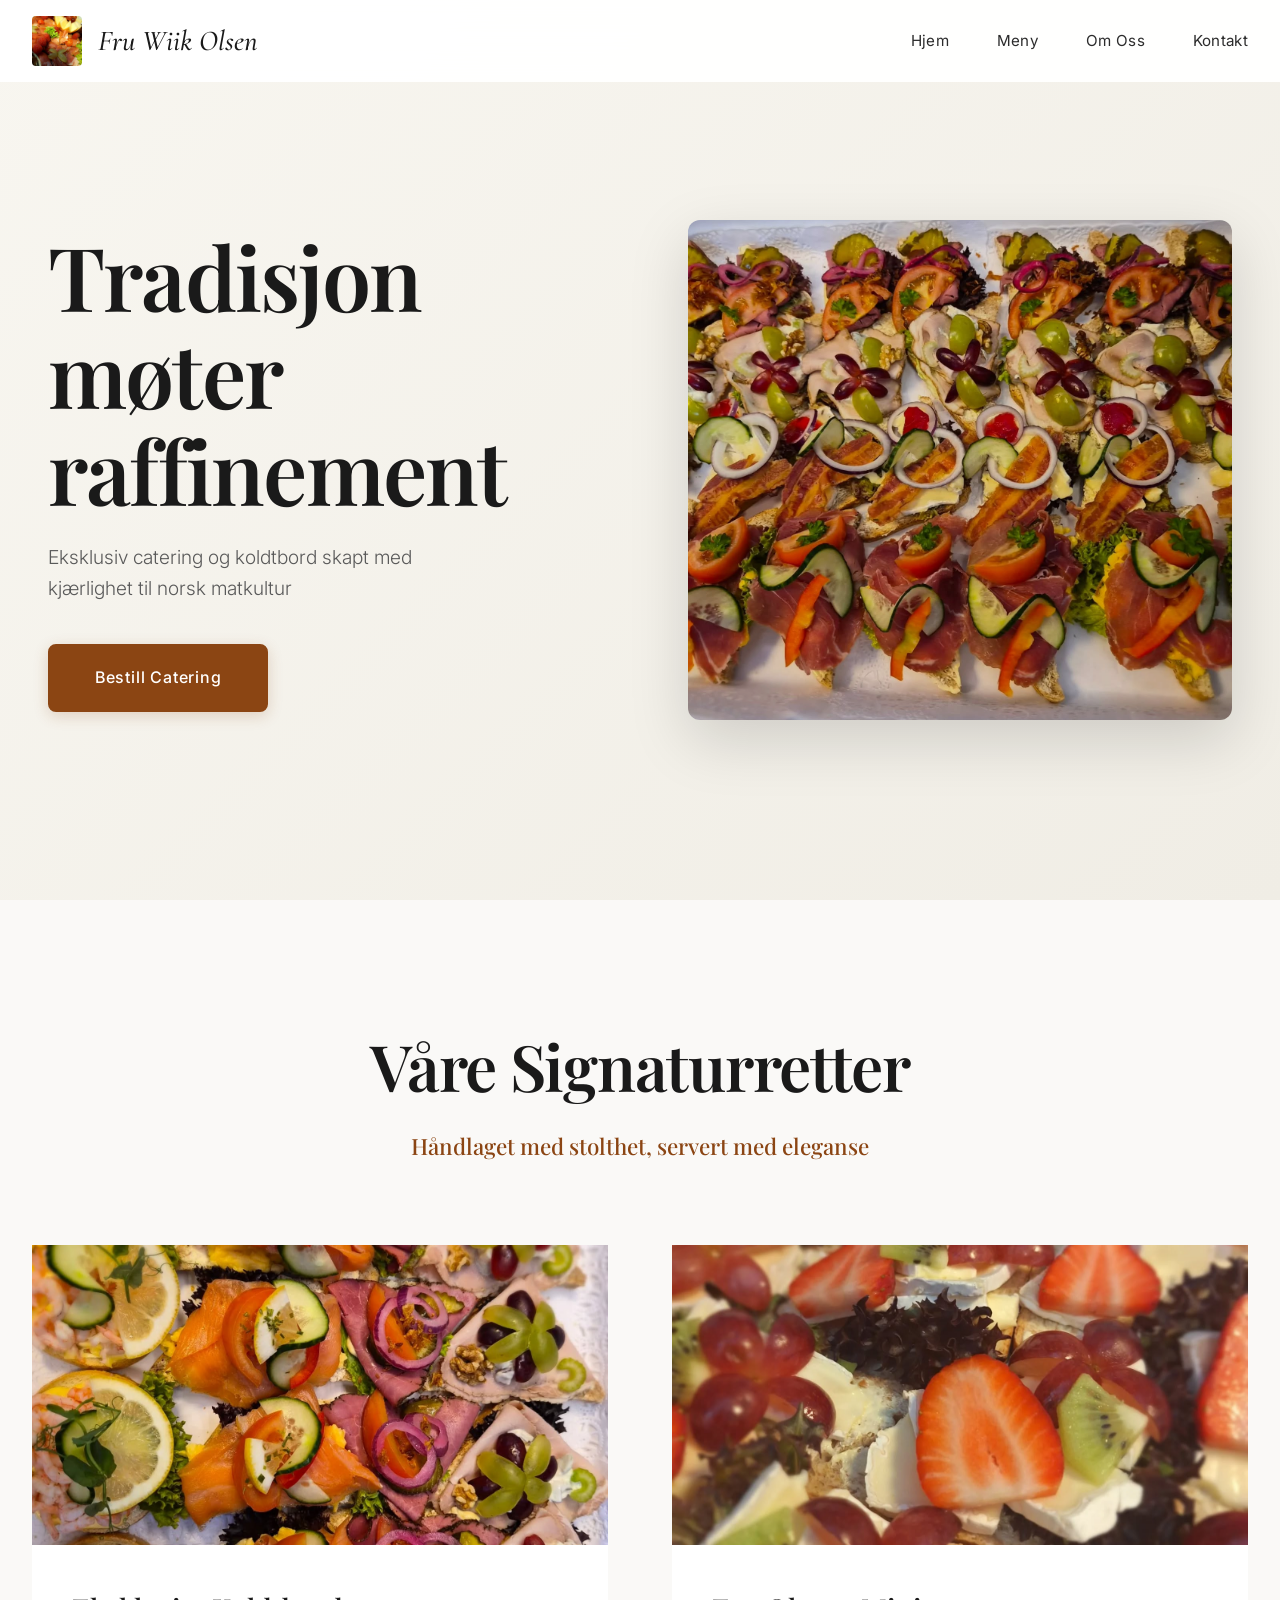
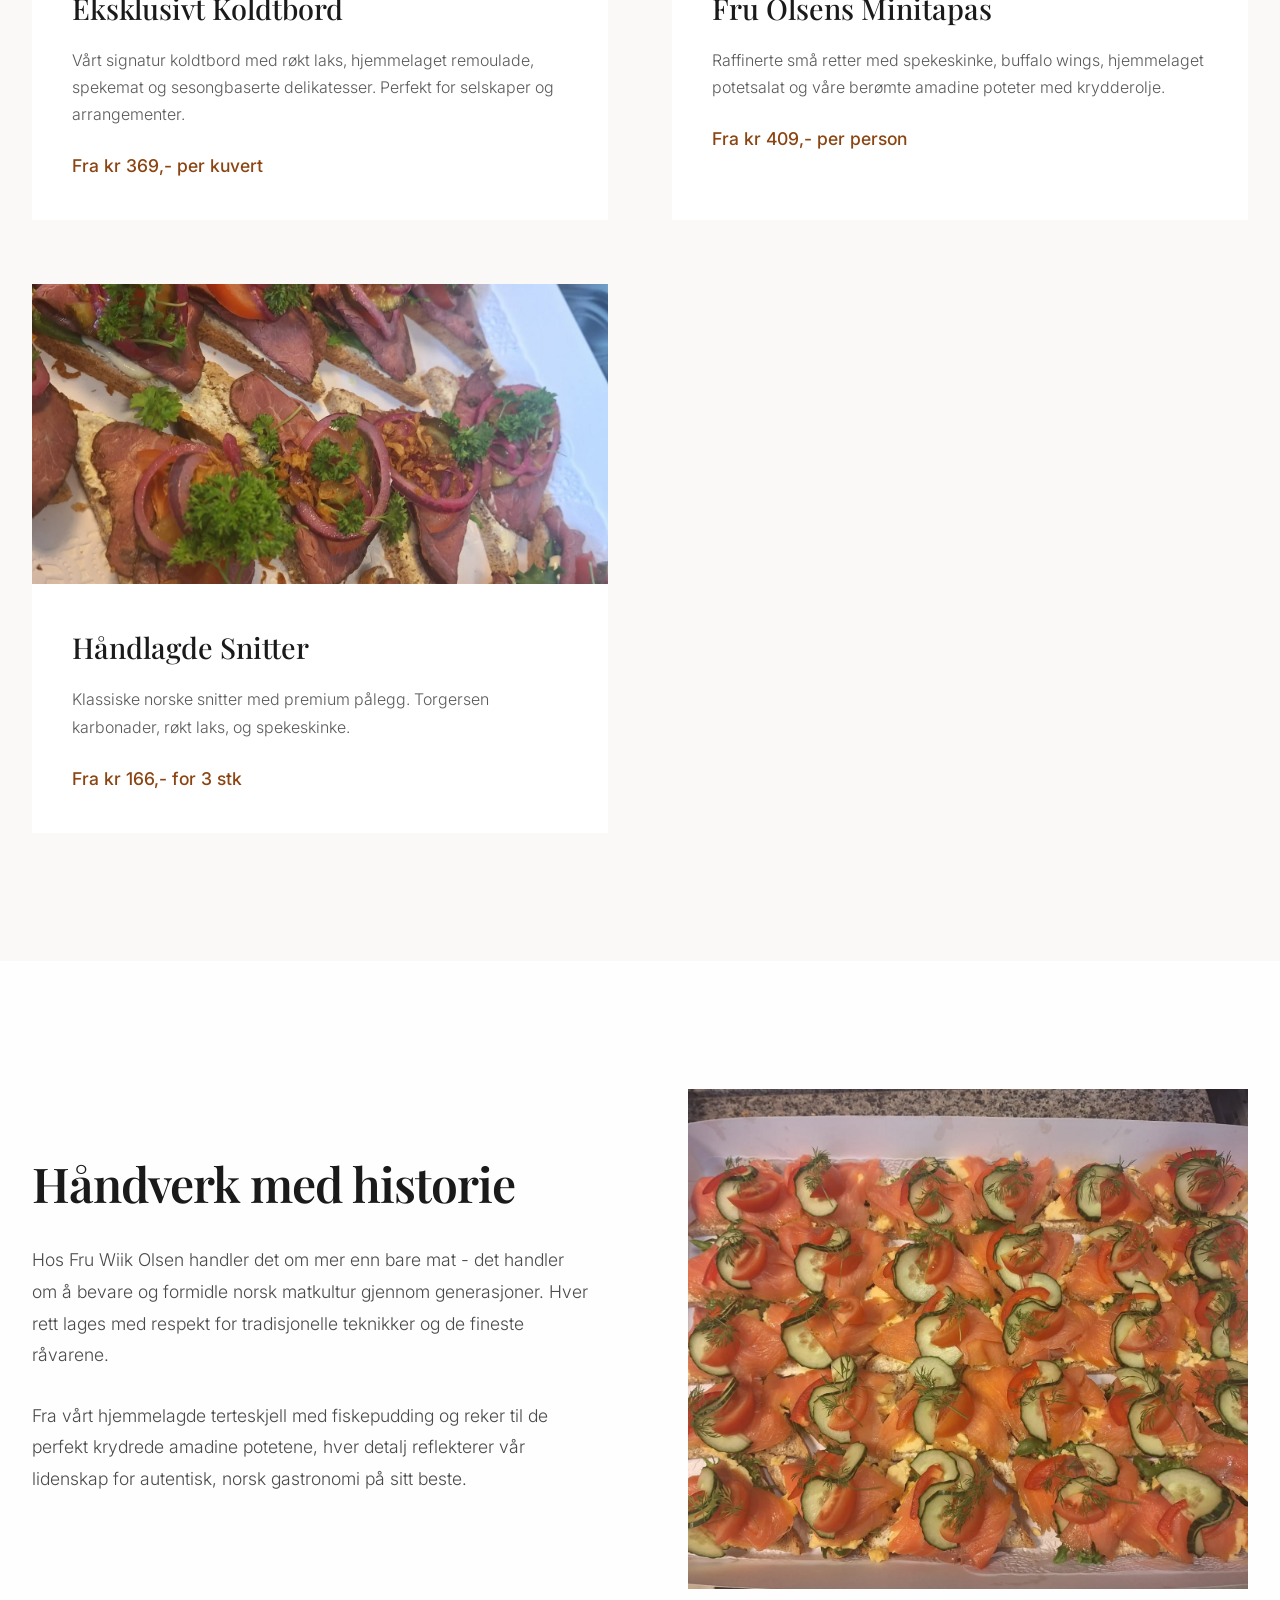
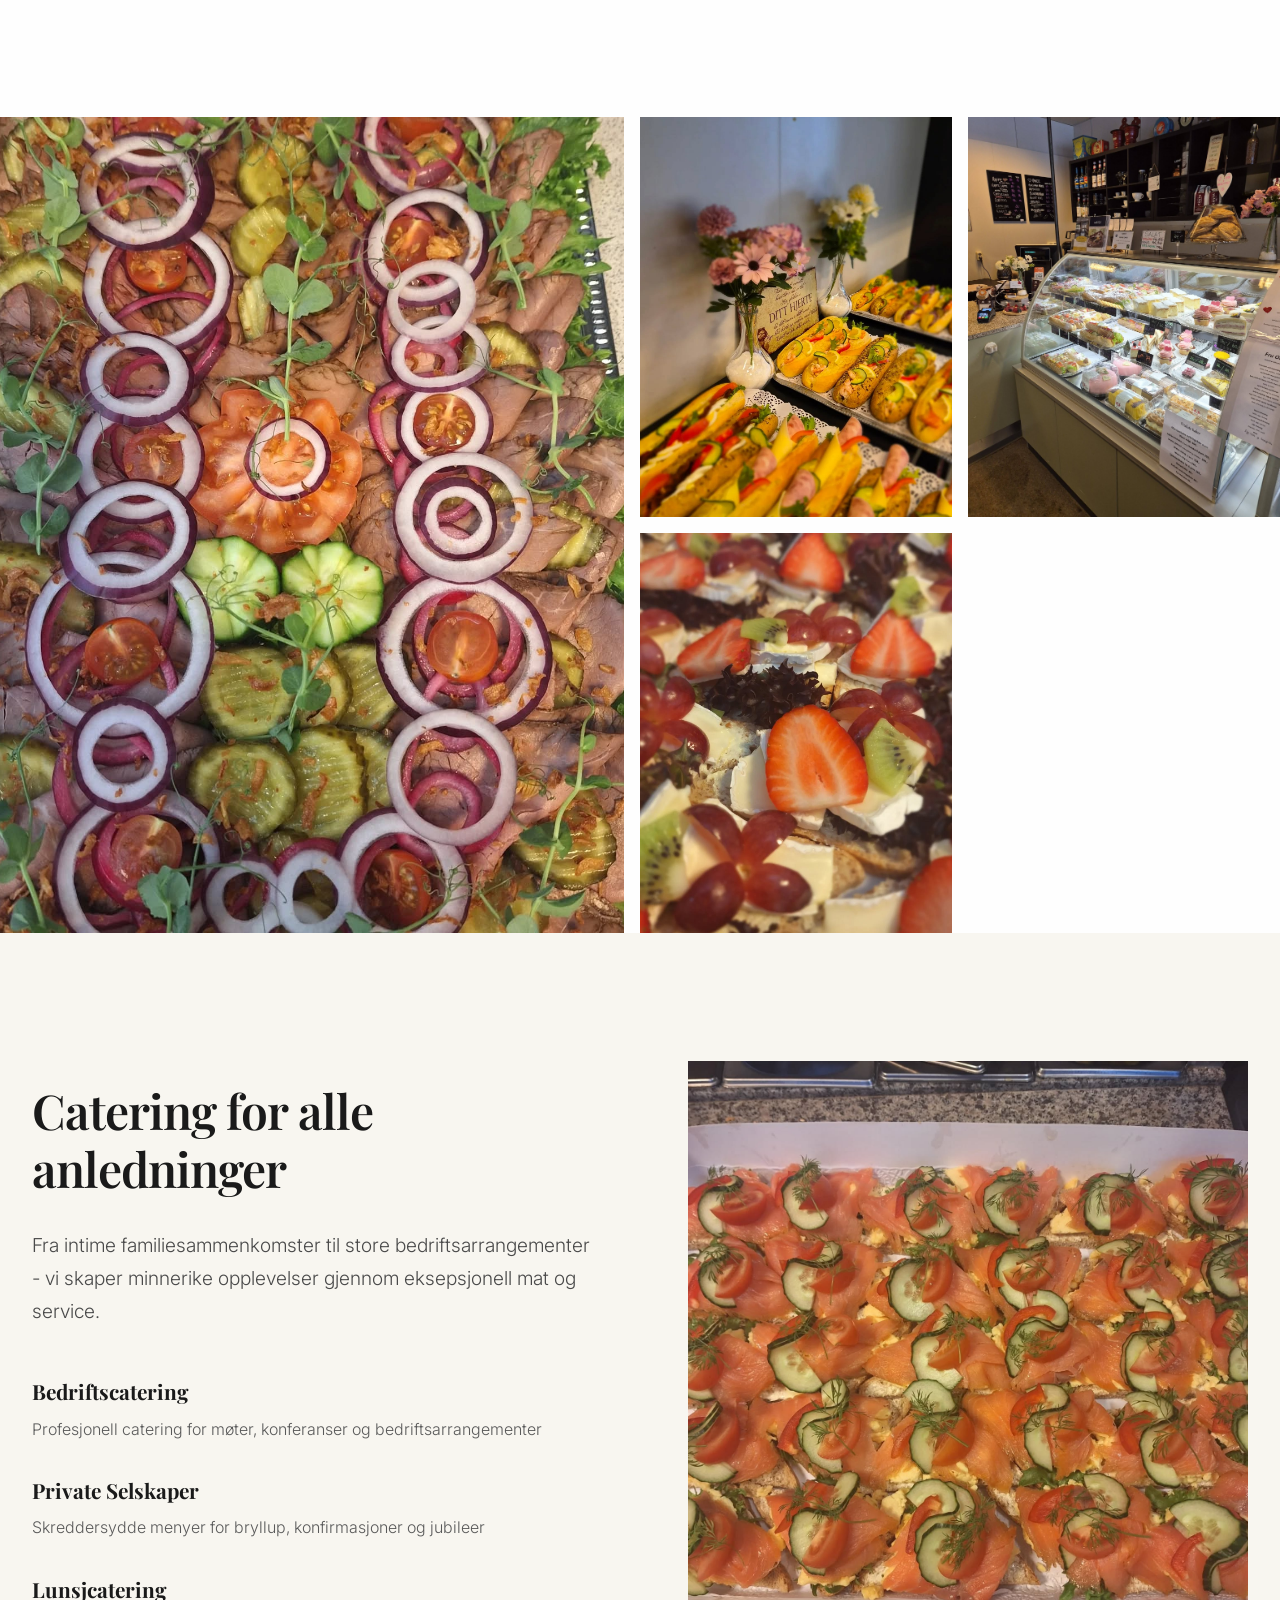
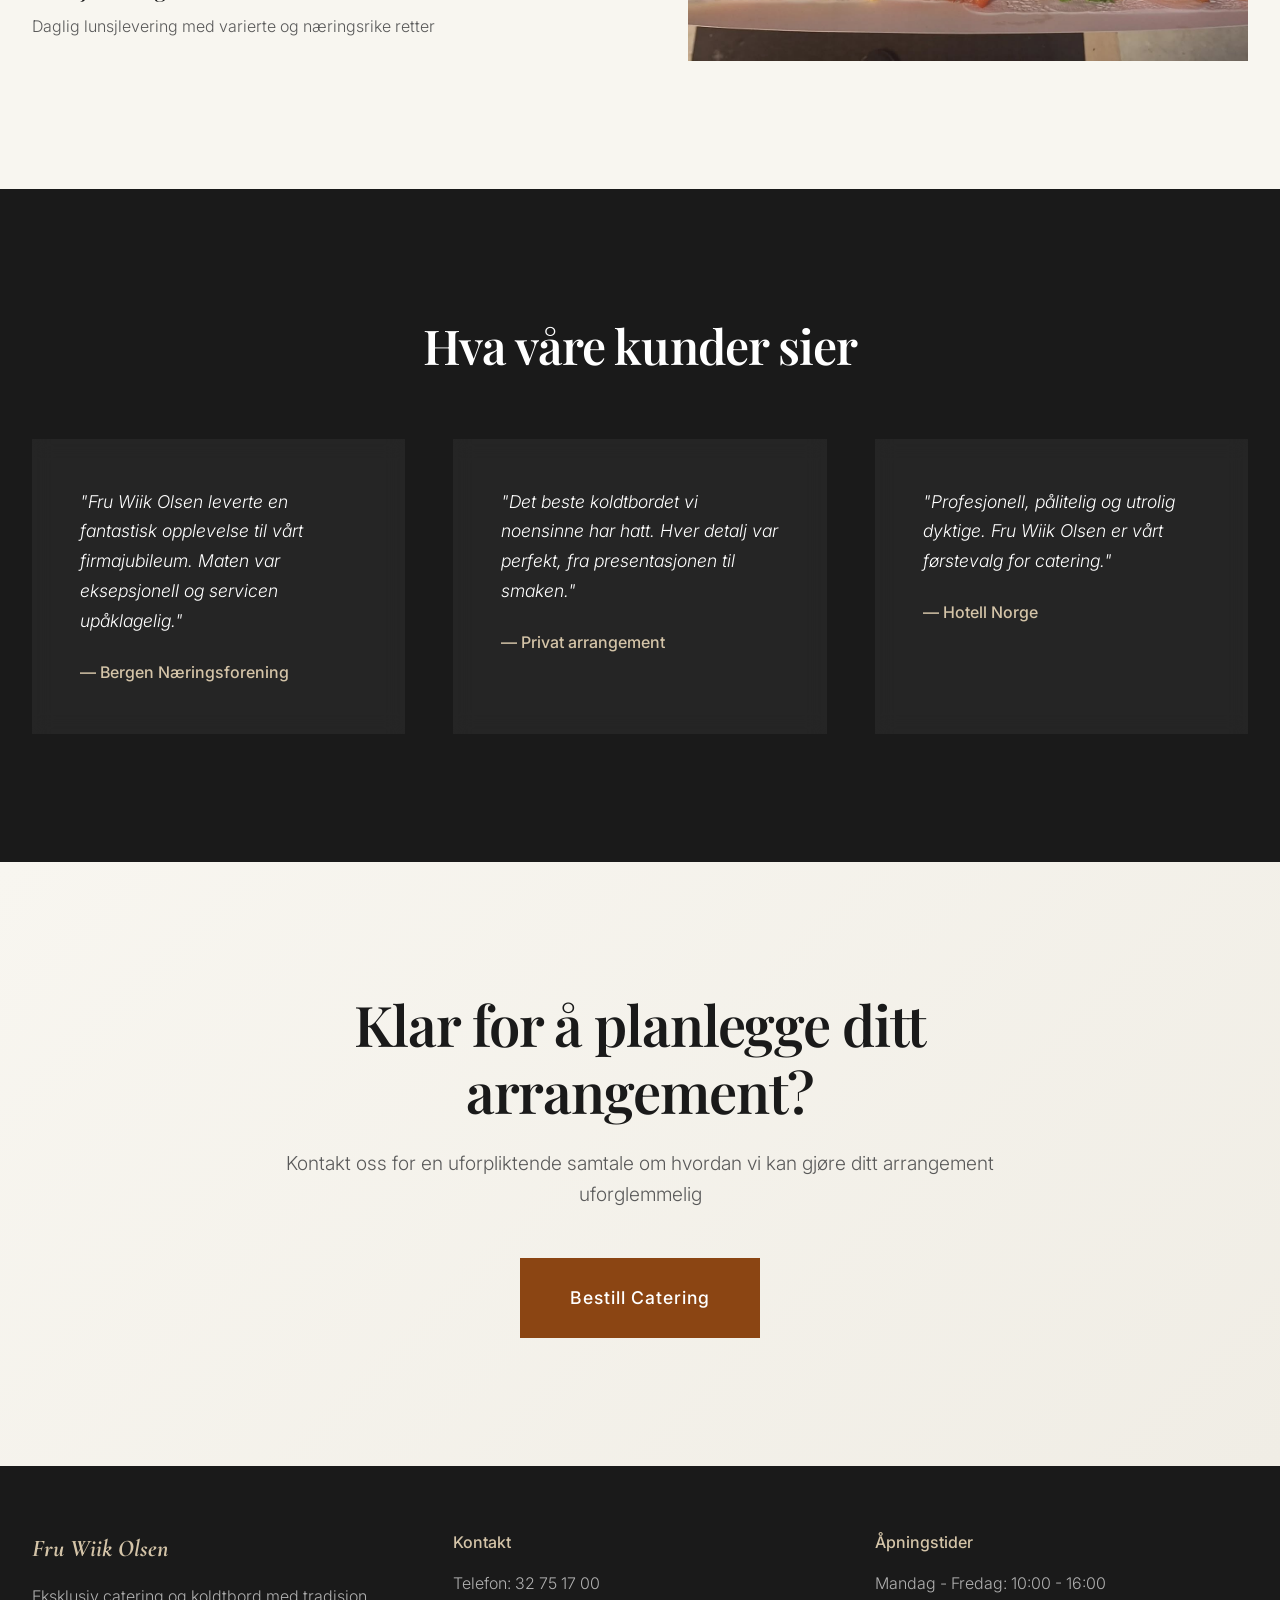
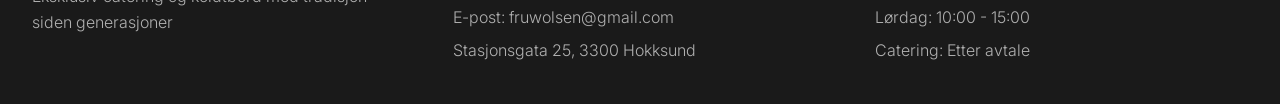
==== commit 0239b437: "updated info on the website, about us page and index." ====
--- a/index.html
+++ b/index.html
@@ -7,6 +7,7 @@
     <link rel="preconnect" href="https://fonts.googleapis.com">
     <link rel="preconnect" href="https://fonts.gstatic.com" crossorigin>
     <link href="https://fonts.googleapis.com/css2?family=Playfair+Display:ital,wght@0,400;0,500;0,600;0,700;1,400;1,500&family=Cormorant+Garamond:ital,wght@0,300;0,400;0,500;0,600;1,300;1,400&family=Inter:wght@300;400;500&display=swap" rel="stylesheet">
+    <link rel="icon" type="image/x-icon" href="assets/logo.jpg">
     <link rel="stylesheet" href="stylesheet.css">
 </head>
 <body>
@@ -18,11 +19,16 @@
                 <h1 class="logo-text">Fru Wiik Olsen</h1>
             </div>
             <ul class="nav-menu">
-                <li><a href="index.html">Hjem</a></li>
-                <li><a href="meny.html">Meny</a></li>
-                <li><a href="om-oss.html">Om Oss</a></li>
-                <li><a href="kontakt-oss.html">Kontakt</a></li>
+                <li><a href="index.html" class="nav-link">Hjem</a></li>
+                <li><a href="meny.html" class="nav-link">Meny</a></li>
+                <li><a href="om-oss.html" class="nav-link">Om Oss</a></li>
+                <li><a href="kontakt-oss.html" class="nav-link">Kontakt</a></li>
             </ul>
+            <div class="hamburger">
+                <span class="bar"></span>
+                <span class="bar"></span>
+                <span class="bar"></span>
+            </div>
         </div>
     </nav>
 
@@ -80,7 +86,7 @@
                     </div>
                     <div class="offering-content">
                         <h3 class="offering-title">Håndlagde Snitter</h3>
-                        <p class="offering-description">Klassiske norske snitter med premium pålegg. Torgersen karbonader, røkt laks, spekeskinke og hjemmelaget leverpostei.</p>
+                        <p class="offering-description">Klassiske norske snitter med premium pålegg. Torgersen karbonader, røkt laks, og spekeskinke.</p>
                         <div class="offering-price">Fra kr 166,- for 3 stk</div>
                     </div>
                 </div>
@@ -94,8 +100,8 @@
             <div class="story-content">
                 <div class="story-text">
                     <h2 class="story-title">Håndverk med historie</h2>
-                    <p class="story-paragraph">Hos Fru Wiik Olsen handler det om mer enn bare mat – det handler om å bevare og formidle norsk matkultur gjennom generasjoner. Hver rett lages med respekt for tradisjonelle teknikker og de fineste råvarene.</p>
-                    <p class="story-paragraph">Fra vårt hjemmelagde rømmegrøt til de perfekt krydrede amadine potetene, hver detalj reflekterer vår lidenskap for autentisk, norsk gastronomi på sitt beste.</p>
+                    <p class="story-paragraph">Hos Fru Wiik Olsen handler det om mer enn bare mat - det handler om å bevare og formidle norsk matkultur gjennom generasjoner. Hver rett lages med respekt for tradisjonelle teknikker og de fineste råvarene.</p>
+                    <p class="story-paragraph">Fra vårt hjemmelagde terteskjell med fiskepudding og reker til de perfekt krydrede amadine potetene, hver detalj reflekterer vår lidenskap for autentisk, norsk gastronomi på sitt beste.</p>
                 </div>
                 <div class="story-image-placeholder">
                     <img src="bilder/image copy 4.png" alt="Håndverk med historie" class="story-image">
@@ -136,7 +142,7 @@
             <div class="event-content">
                 <div class="event-text">
                     <h2 class="event-title">Catering for alle anledninger</h2>
-                    <p class="event-description">Fra intime familiesammenkomster til store bedriftsarrangementer – vi skaper minnerike opplevelser gjennom eksepsjonell mat og service.</p>
+                    <p class="event-description">Fra intime familiesammenkomster til store bedriftsarrangementer - vi skaper minnerike opplevelser gjennom eksepsjonell mat og service.</p>
                     
                     <div class="event-features">
                         <div class="feature">
--- a/stylesheet.css
+++ b/stylesheet.css
@@ -106,6 +106,22 @@
 
 .nav-menu a:hover::after {
     width: 100%;
+}
+
+/* Hamburger Menu */
+.hamburger {
+    display: none;
+    cursor: pointer;
+}
+
+.bar {
+    display: block;
+    width: 25px;
+    height: 3px;
+    margin: 5px auto;
+    transition: all 0.3s ease-in-out;
+    background-color: #1a1a1a;
+    border-radius: 3px;
 }
 
 /* Hero Section */
@@ -502,21 +518,18 @@
 /* Responsive Design */
 @media (max-width: 1024px) {
     .hero-content {
-        flex-direction: column;
-        text-align: center;
-        gap: 3rem;
-        padding: 2rem;
+        max-width: 100%;
+        gap: 4rem;
+        padding: 0 2rem;
     }
     
     .hero-text {
-        flex: none;
-        max-width: 100%;
+        max-width: 500px;
     }
     
     .hero-image-placeholder {
-        width: 100%;
         max-width: 500px;
-        height: 350px;
+        height: 400px;
     }
     
     .story-content,
@@ -541,25 +554,104 @@
         padding: 0 1rem;
     }
     
+    .hamburger {
+        display: block;
+        z-index: 1001;
+    }
+    
+    .hamburger.active .bar:nth-child(2) {
+        opacity: 0;
+    }
+    
+    .hamburger.active .bar:nth-child(1) {
+        transform: translateY(8px) rotate(45deg);
+    }
+    
+    .hamburger.active .bar:nth-child(3) {
+        transform: translateY(-8px) rotate(-45deg);
+    }
+    
     .nav-menu {
-        gap: 1.5rem;
+        position: fixed;
+        left: -100%;
+        top: 70px;
+        flex-direction: column;
+        background-color: rgba(255, 255, 255, 0.98);
+        backdrop-filter: blur(20px);
+        width: 100%;
+        text-align: center;
+        transition: left 0.3s ease;
+        box-shadow: 0 10px 27px rgba(0, 0, 0, 0.1);
+        padding: 2rem 0;
+        gap: 0;
+        z-index: 1000;
+    }
+    
+    .nav-menu.active {
+        left: 0;
+    }
+    
+    .nav-menu li {
+        margin: 0;
+        padding: 1.5rem 0;
+        border-bottom: 1px solid rgba(0, 0, 0, 0.05);
+    }
+    
+    .nav-menu li:last-child {
+        border-bottom: none;
+    }
+    
+    .nav-menu a {
+        font-size: 1.1rem;
+        display: block;
+        padding: 0.5rem 2rem;
+    }
+    
+    .nav-menu a::after {
+        display: none;
+    }
+    
+    .logo-image {
+        height: 40px;
+    }
+    
+    .logo-text {
+        font-size: 1.4rem;
     }
     
     .hero {
+        min-height: auto;
+        padding: 100px 0 60px;
+    }
+    
+    .hero-content {
         flex-direction: column;
+        gap: 3rem;
+        padding: 0 1.5rem;
         text-align: center;
-        padding: 2rem 1rem;
+    }
+    
+    .hero-text {
+        max-width: 100%;
+    }
+    
+    .hero-title {
+        font-size: clamp(2.5rem, 8vw, 3.5rem);
+    }
+    
+    .hero-subtitle {
+        font-size: 1.1rem;
+        max-width: 100%;
     }
     
     .hero-image-placeholder {
-        position: relative;
+        max-width: 100%;
         width: 100%;
-        height: 300px;
-        margin-top: 2rem;
+        height: 350px;
     }
     
     .container {
-        padding: 0 1rem;
+        padding: 0 1.5rem;
     }
     
     section {
@@ -583,11 +675,57 @@
     .testimonials-grid {
         grid-template-columns: 1fr;
     }
+    
+    .contact-layout {
+        grid-template-columns: 1fr;
+        gap: 3rem;
+    }
 }
 
 @media (max-width: 480px) {
+    .navigation {
+        padding: 0.8rem 0;
+    }
+    
+    .nav-menu {
+        gap: 1rem;
+        font-size: 0.85rem;
+    }
+    
+    .logo-image {
+        height: 35px;
+    }
+    
+    .logo-text {
+        font-size: 1.2rem;
+    }
+    
+    .hero {
+        padding: 90px 0 40px;
+    }
+    
+    .hero-content {
+        gap: 2rem;
+        padding: 0 1rem;
+    }
+    
     .hero-title {
-        font-size: 2.5rem;
+        font-size: 2.2rem;
+        margin-bottom: 1rem;
+    }
+    
+    .hero-subtitle {
+        font-size: 1rem;
+        margin-bottom: 2rem;
+    }
+    
+    .hero-image-placeholder {
+        height: 280px;
+    }
+    
+    .cta-button {
+        padding: 1rem 2rem;
+        font-size: 0.95rem;
     }
     
     .section-title {
@@ -601,6 +739,38 @@
     
     .cta-title {
         font-size: 2.5rem;
+    }
+    
+    .offering-item,
+    .testimonial {
+        padding: 1.5rem;
+    }
+    
+    .menu-cards-grid {
+        grid-template-columns: 1fr;
+        gap: 1.5rem;
+        padding: 0 1rem;
+    }
+    
+    .menu-card-info {
+        padding: 1.5rem;
+    }
+    
+    .detail-card {
+        padding: 1.5rem;
+        margin: 0 1rem;
+    }
+    
+    .detail-title {
+        font-size: 2rem;
+    }
+    
+    .contact-form {
+        padding: 1.5rem;
+    }
+    
+    .form-row {
+        grid-template-columns: 1fr;
     }
 }
 
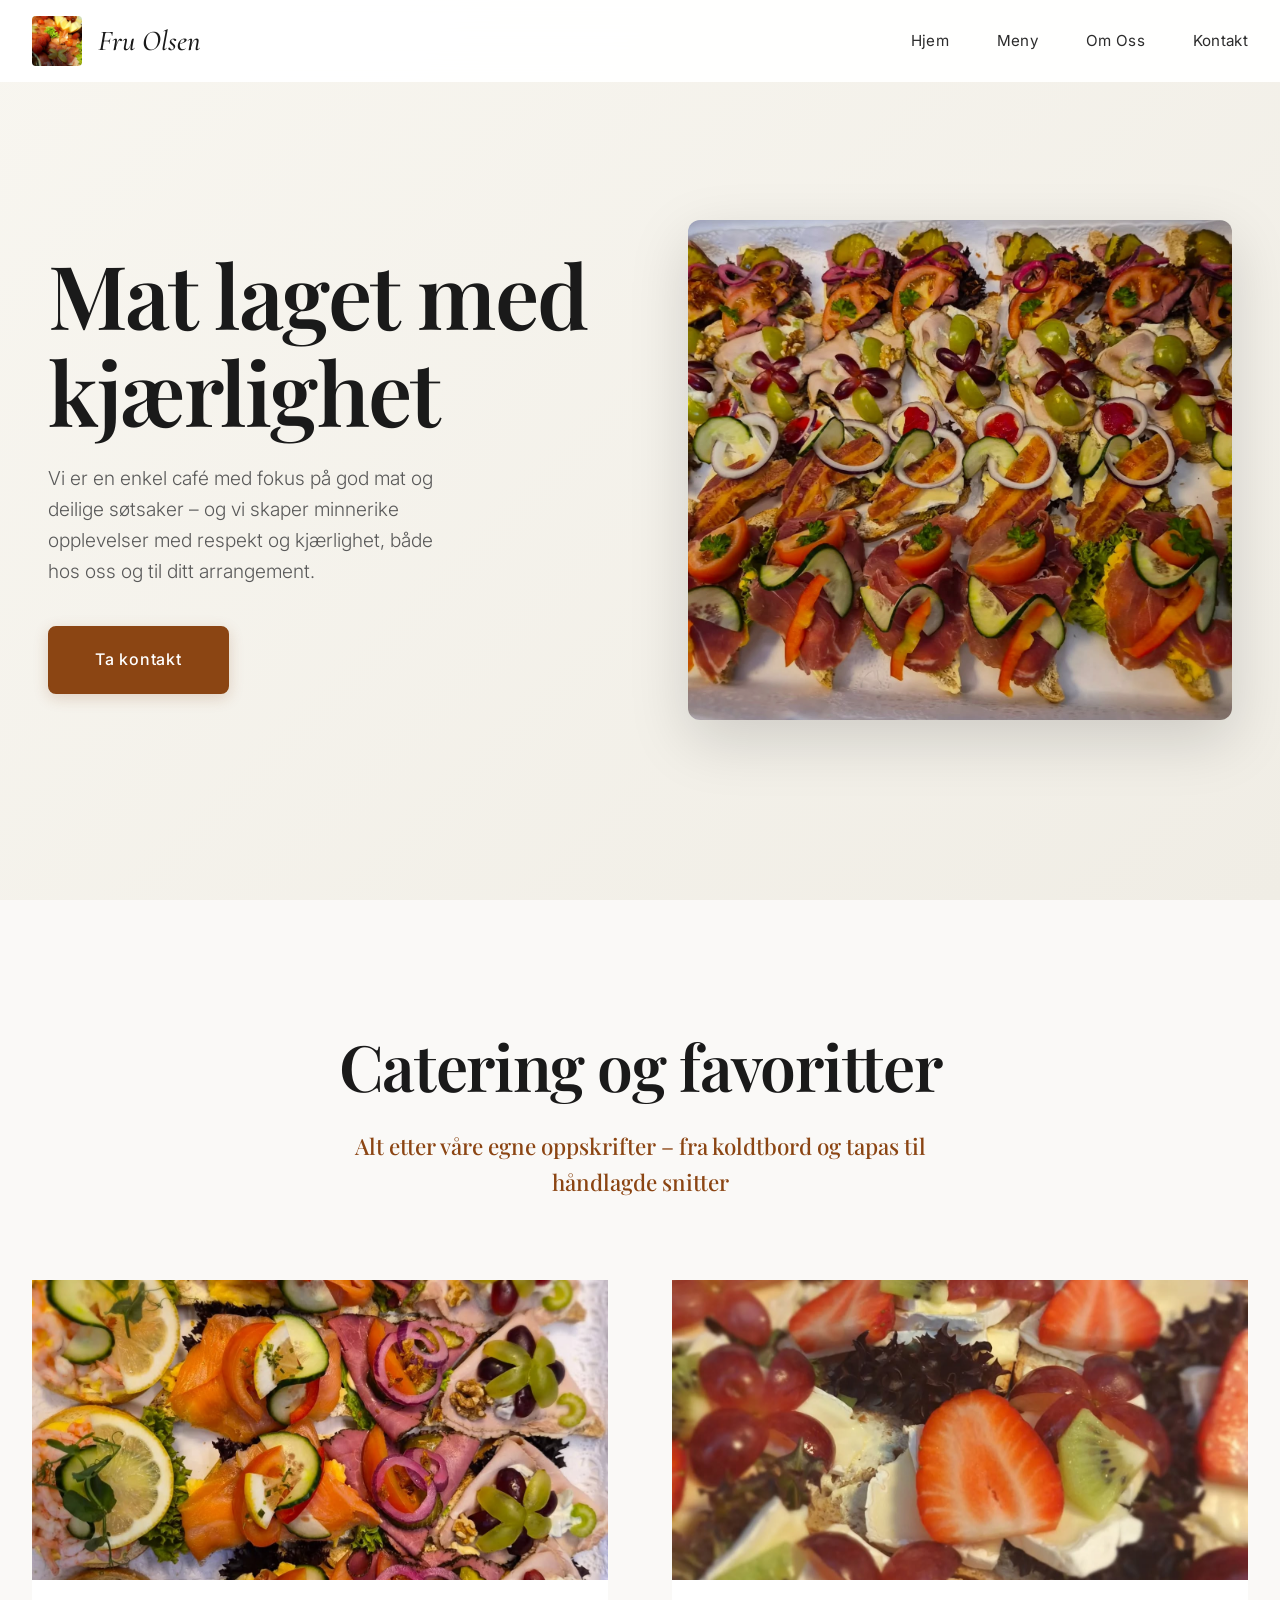
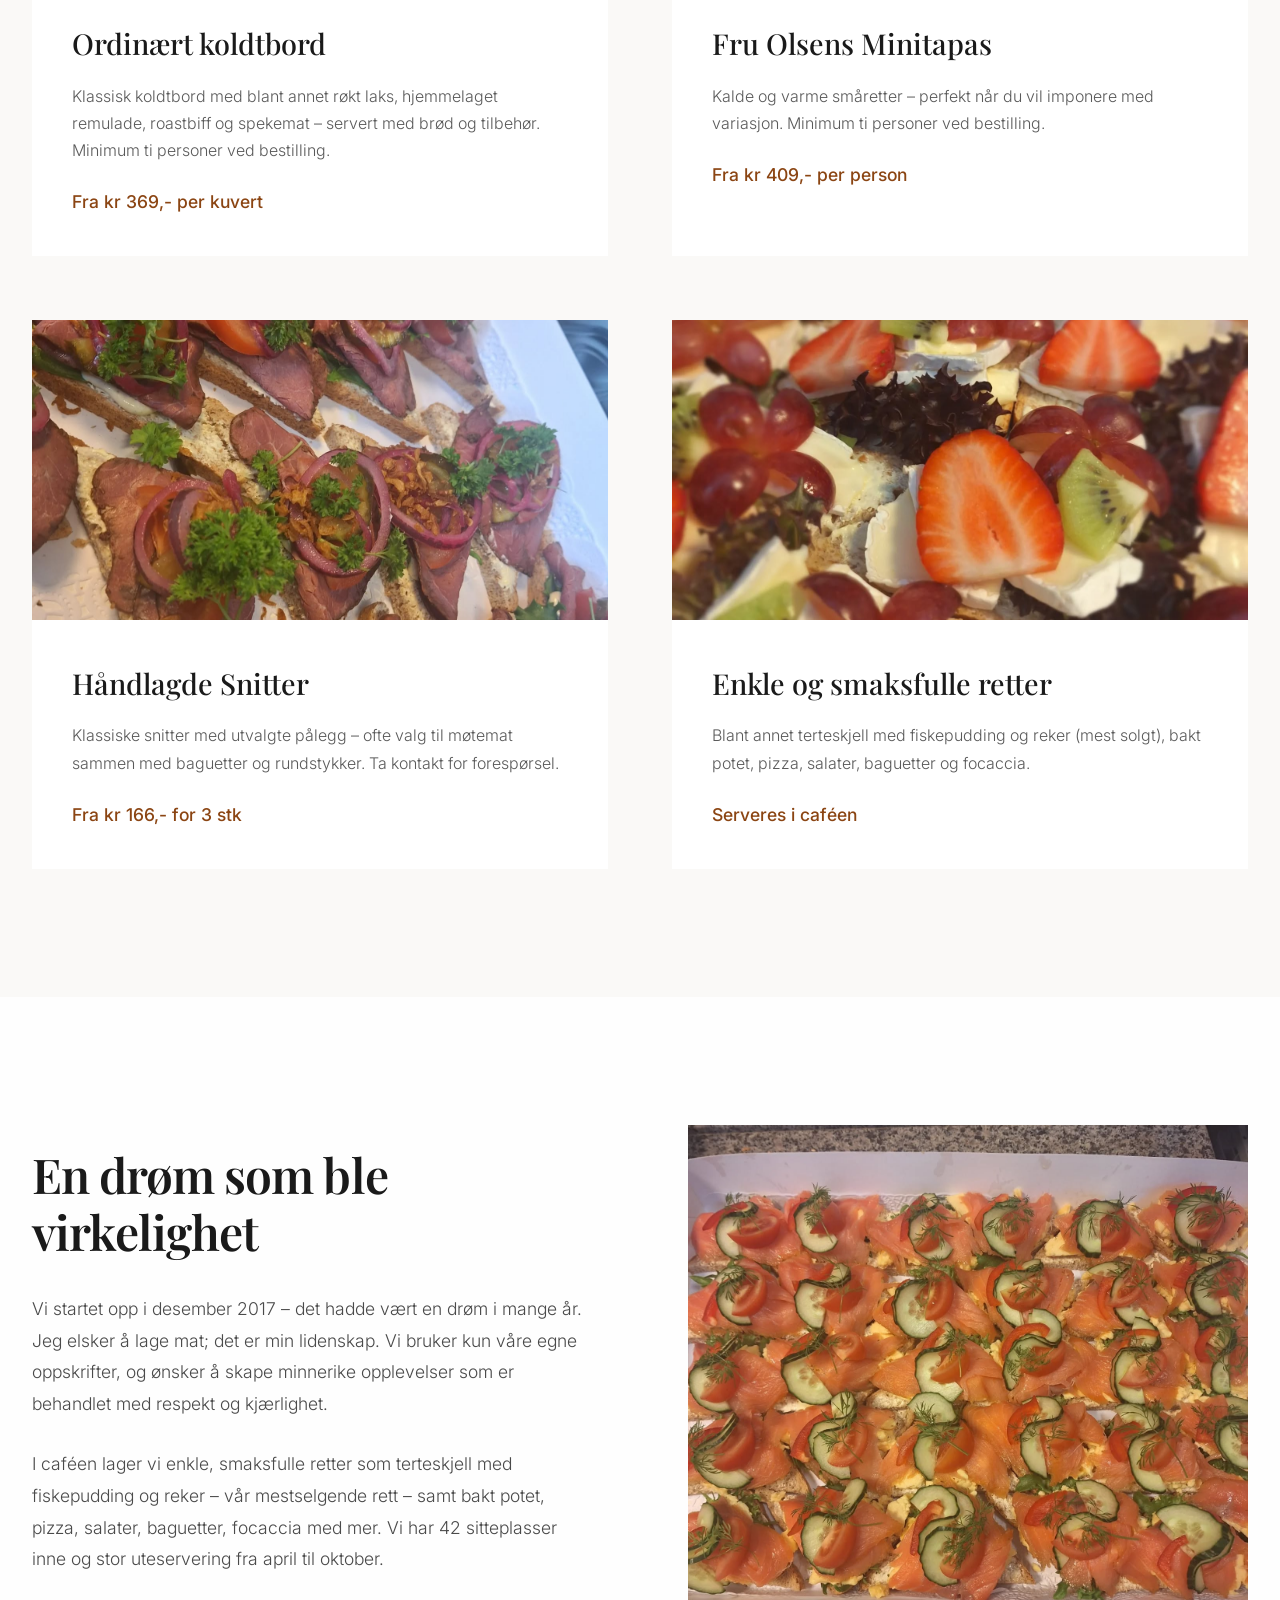
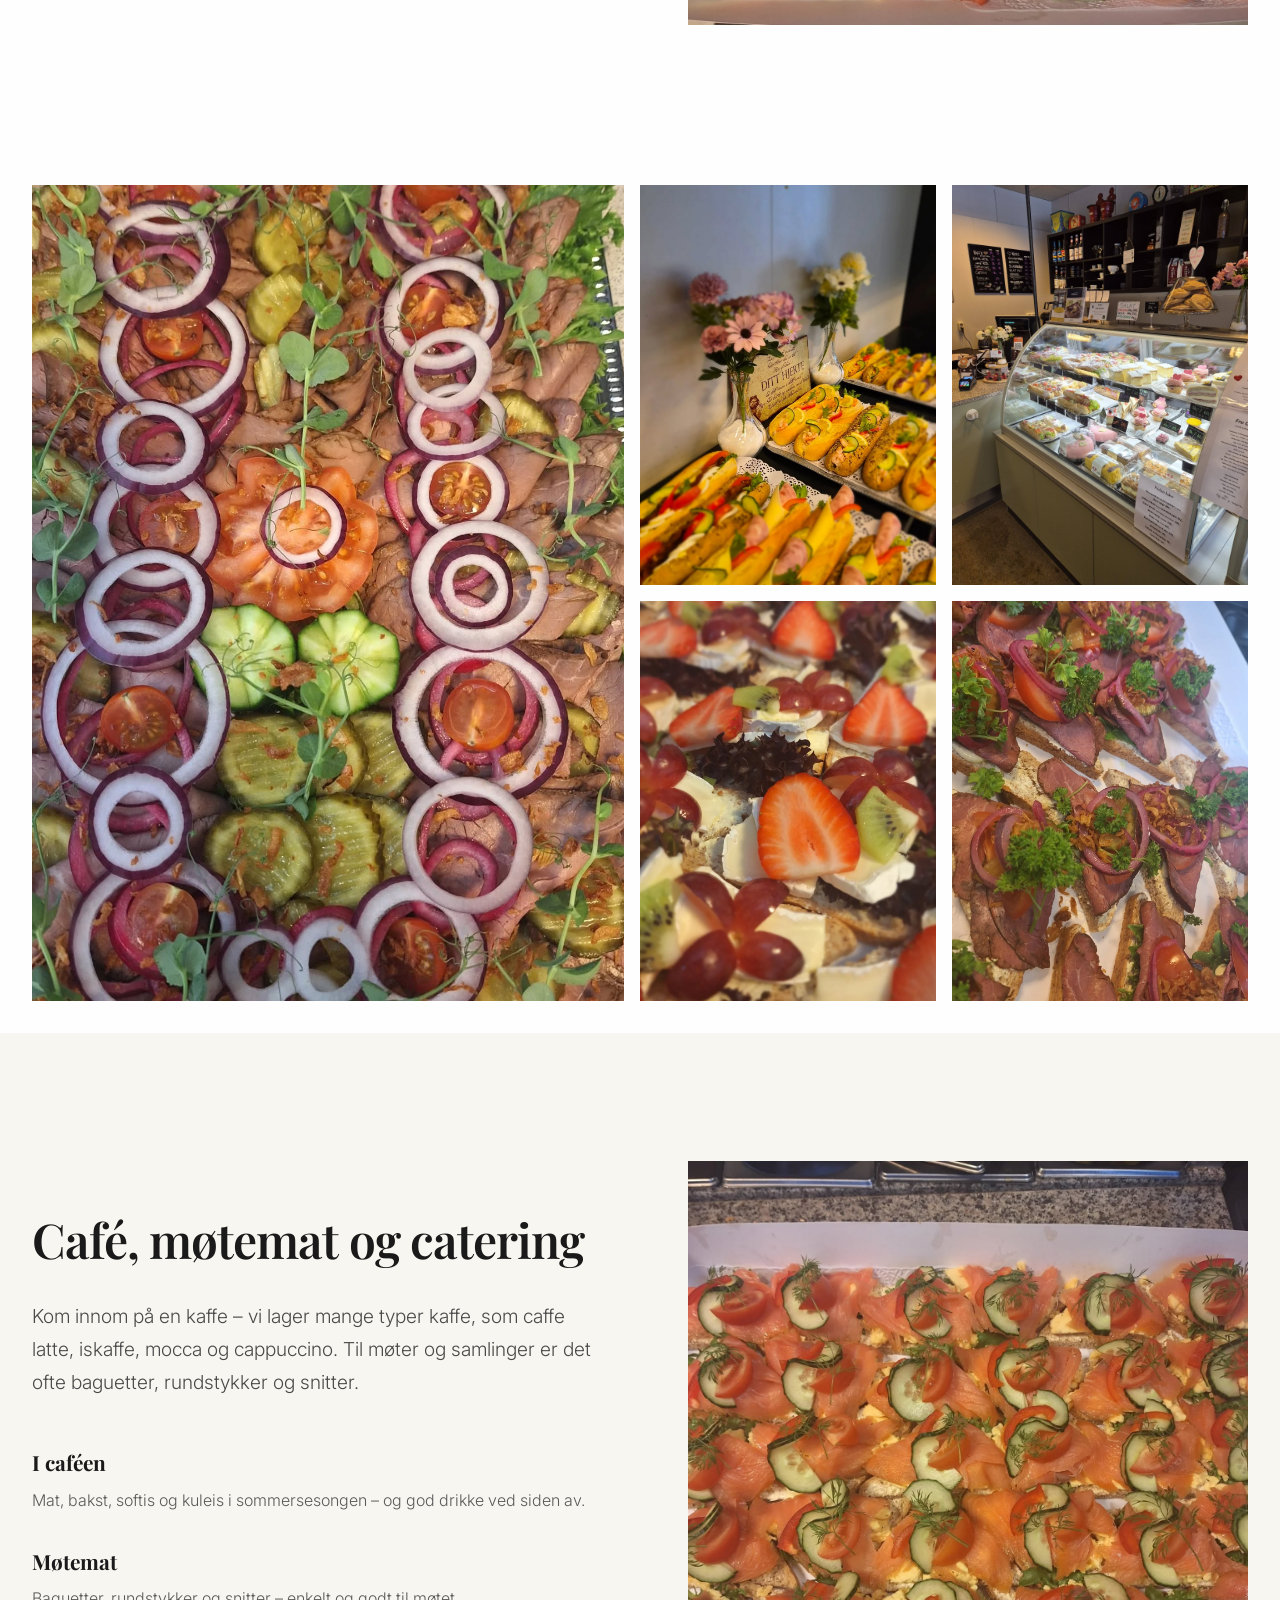
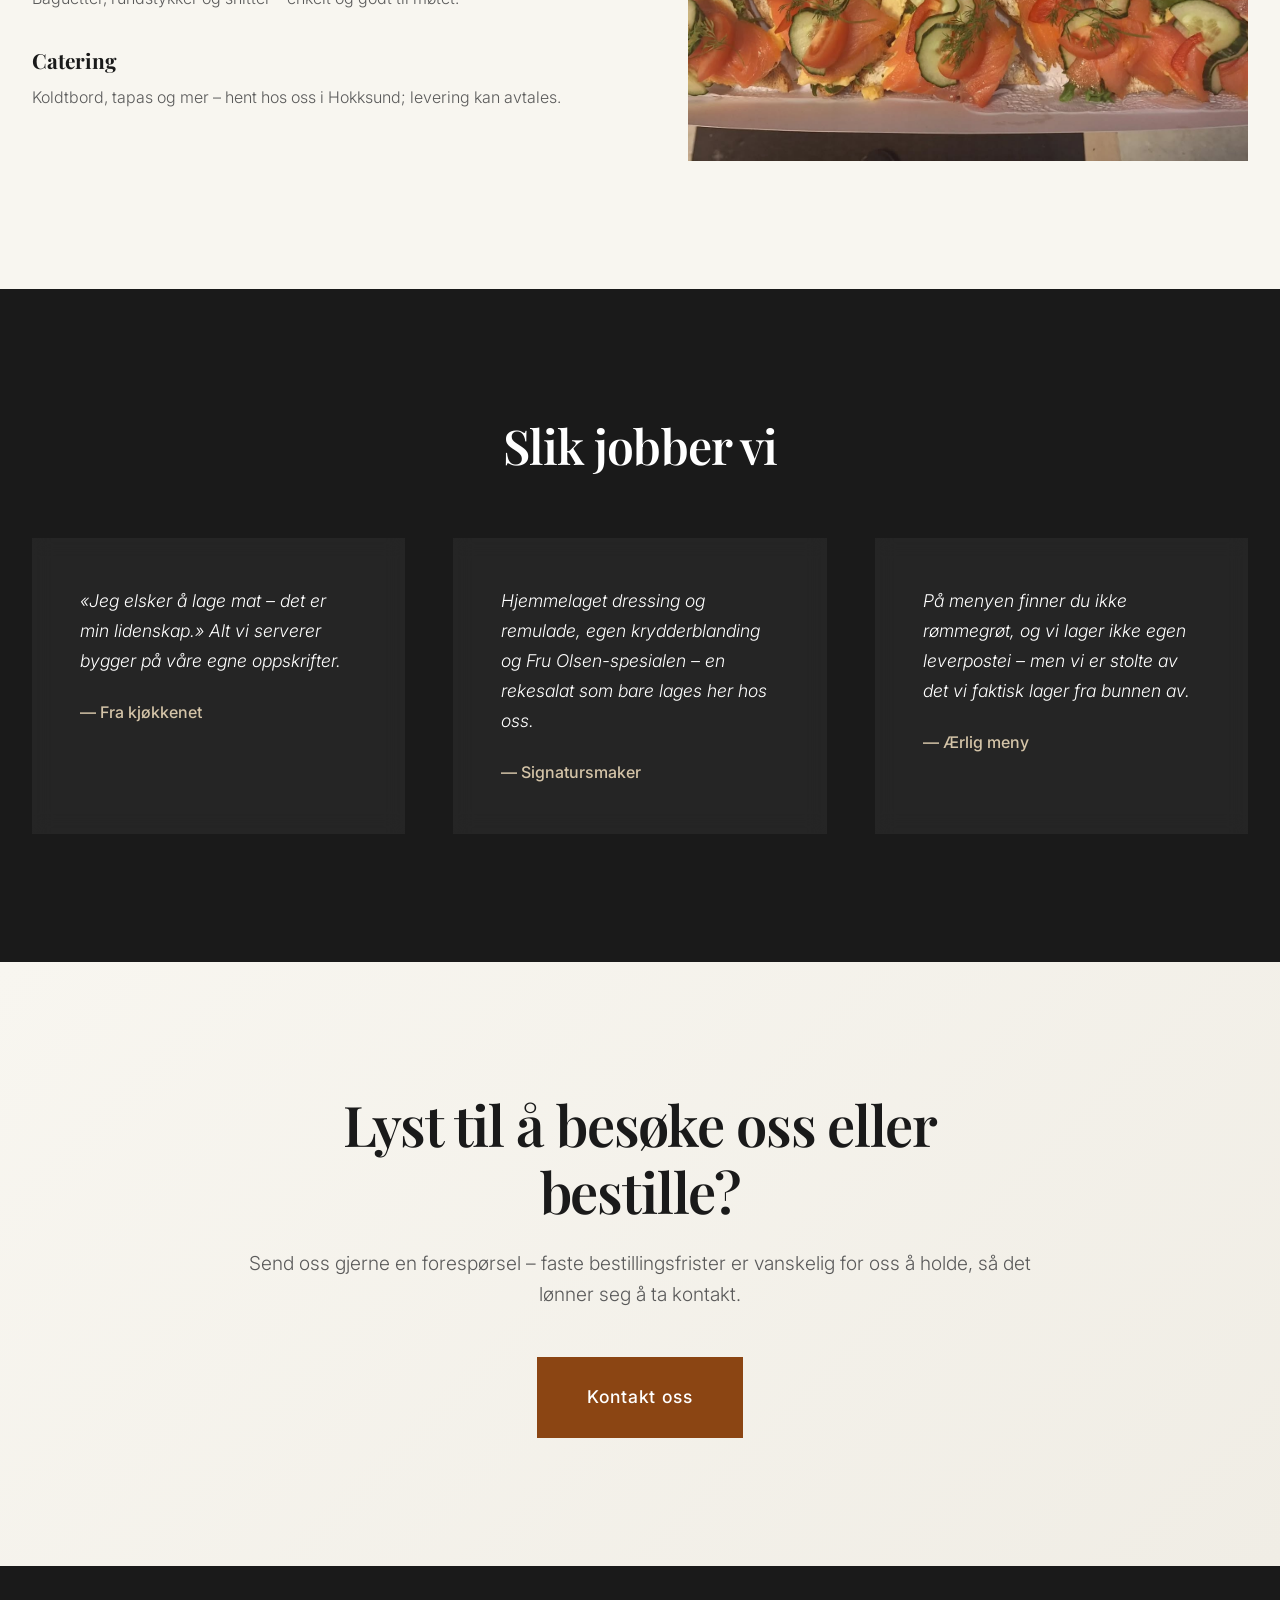
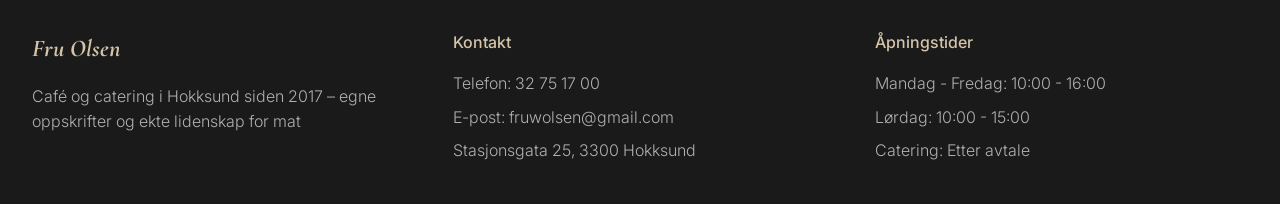
==== commit 3ab35139: "fikset flere problemer med nettisden fikset, bildet på hjemme siden. fikset meny blir på rekke. fiks" ====
--- a/index.html
+++ b/index.html
@@ -3,7 +3,7 @@
 <head>
     <meta charset="UTF-8">
     <meta name="viewport" content="width=device-width, initial-scale=1.0">
-    <title>Fru Wiik Olsen - Eksklusiv Catering & Koldtbord</title>
+    <title>Fru Olsen - Café og catering i Hokksund</title>
     <link rel="preconnect" href="https://fonts.googleapis.com">
     <link rel="preconnect" href="https://fonts.gstatic.com" crossorigin>
     <link href="https://fonts.googleapis.com/css2?family=Playfair+Display:ital,wght@0,400;0,500;0,600;0,700;1,400;1,500&family=Cormorant+Garamond:ital,wght@0,300;0,400;0,500;0,600;1,300;1,400&family=Inter:wght@300;400;500&display=swap" rel="stylesheet">
@@ -15,8 +15,8 @@
     <nav class="navigation">
         <div class="nav-container">
             <div class="logo">
-                <img src="assets/logo.jpg" alt="Fru Wiik Olsen" class="logo-image">
-                <h1 class="logo-text">Fru Wiik Olsen</h1>
+                <img src="assets/logo.jpg" alt="Fru Olsen" class="logo-image">
+                <h1 class="logo-text">Fru Olsen</h1>
             </div>
             <ul class="nav-menu">
                 <li><a href="index.html" class="nav-link">Hjem</a></li>
@@ -36,14 +36,14 @@
     <section class="hero">
         <div class="hero-content">
             <div class="hero-text">
-                <h1 class="hero-title">Tradisjon møter raffinement</h1>
-                <p class="hero-subtitle">Eksklusiv catering og koldtbord skapt med kjærlighet til norsk matkultur</p>
+                <h1 class="hero-title">Mat laget med kjærlighet</h1>
+                <p class="hero-subtitle">Vi er en enkel café med fokus på god mat og deilige søtsaker – og vi skaper minnerike opplevelser med respekt og kjærlighet, både hos oss og til ditt arrangement.</p>
                 <div class="hero-cta">
-                    <a href="kontakt-oss.html" class="cta-button">Bestill Catering</a>
+                    <a href="kontakt-oss.html" class="cta-button">Ta kontakt</a>
                 </div>
             </div>
             <div class="hero-image-placeholder">
-                <img src="bilder/image.png" alt="Fru Wiik Olsen - Eksklusiv catering" class="hero-image">
+                <img src="bilder/image.png" alt="Fru Olsen - café og catering" class="hero-image">
                 <div class="image-overlay"></div>
             </div>
         </div>
@@ -53,8 +53,8 @@
     <section class="signature-section">
         <div class="container">
             <div class="section-header">
-                <h2 class="section-title">Våre Signaturretter</h2>
-                <p class="section-subtitle">Håndlaget med stolthet, servert med eleganse</p>
+                <h2 class="section-title">Catering og favoritter</h2>
+                <p class="section-subtitle">Alt etter våre egne oppskrifter – fra koldtbord og tapas til håndlagde snitter</p>
             </div>
             
             <div class="offerings-grid">
@@ -63,8 +63,8 @@
                         <img src="bilder/image copy.png" alt="Eksklusivt Koldtbord" class="offering-image">
                     </div>
                     <div class="offering-content">
-                        <h3 class="offering-title">Eksklusivt Koldtbord</h3>
-                        <p class="offering-description">Vårt signatur koldtbord med røkt laks, hjemmelaget remoulade, spekemat og sesongbaserte delikatesser. Perfekt for selskaper og arrangementer.</p>
+                        <h3 class="offering-title">Ordinært koldtbord</h3>
+                        <p class="offering-description">Klassisk koldtbord med blant annet røkt laks, hjemmelaget remulade, roastbiff og spekemat – servert med brød og tilbehør. Minimum ti personer ved bestilling.</p>
                         <div class="offering-price">Fra kr 369,- per kuvert</div>
                     </div>
                 </div>
@@ -75,7 +75,7 @@
                     </div>
                     <div class="offering-content">
                         <h3 class="offering-title">Fru Olsens Minitapas</h3>
-                        <p class="offering-description">Raffinerte små retter med spekeskinke, buffalo wings, hjemmelaget potetsalat og våre berømte amadine poteter med krydderolje.</p>
+                        <p class="offering-description">Kalde og varme småretter – perfekt når du vil imponere med variasjon. Minimum ti personer ved bestilling.</p>
                         <div class="offering-price">Fra kr 409,- per person</div>
                     </div>
                 </div>
@@ -86,8 +86,19 @@
                     </div>
                     <div class="offering-content">
                         <h3 class="offering-title">Håndlagde Snitter</h3>
-                        <p class="offering-description">Klassiske norske snitter med premium pålegg. Torgersen karbonader, røkt laks, og spekeskinke.</p>
+                        <p class="offering-description">Klassiske snitter med utvalgte pålegg – ofte valg til møtemat sammen med baguetter og rundstykker. Ta kontakt for forespørsel.</p>
                         <div class="offering-price">Fra kr 166,- for 3 stk</div>
+                    </div>
+                </div>
+
+                <div class="offering-item">
+                    <div class="offering-image-placeholder">
+                        <img src="bilder/image copy 2.png" alt="Enkle og smaksfulle retter" class="offering-image">
+                    </div>
+                    <div class="offering-content">
+                        <h3 class="offering-title">Enkle og smaksfulle retter</h3>
+                        <p class="offering-description">Blant annet terteskjell med fiskepudding og reker (mest solgt), bakt potet, pizza, salater, baguetter og focaccia.</p>
+                        <div class="offering-price">Serveres i caféen</div>
                     </div>
                 </div>
             </div>
@@ -99,9 +110,9 @@
         <div class="container">
             <div class="story-content">
                 <div class="story-text">
-                    <h2 class="story-title">Håndverk med historie</h2>
-                    <p class="story-paragraph">Hos Fru Wiik Olsen handler det om mer enn bare mat - det handler om å bevare og formidle norsk matkultur gjennom generasjoner. Hver rett lages med respekt for tradisjonelle teknikker og de fineste råvarene.</p>
-                    <p class="story-paragraph">Fra vårt hjemmelagde terteskjell med fiskepudding og reker til de perfekt krydrede amadine potetene, hver detalj reflekterer vår lidenskap for autentisk, norsk gastronomi på sitt beste.</p>
+                    <h2 class="story-title">En drøm som ble virkelighet</h2>
+                    <p class="story-paragraph">Vi startet opp i desember 2017 – det hadde vært en drøm i mange år. Jeg elsker å lage mat; det er min lidenskap. Vi bruker kun våre egne oppskrifter, og ønsker å skape minnerike opplevelser som er behandlet med respekt og kjærlighet.</p>
+                    <p class="story-paragraph">I caféen lager vi enkle, smaksfulle retter som terteskjell med fiskepudding og reker – vår mestselgende rett – samt bakt potet, pizza, salater, baguetter, focaccia med mer. Vi har 42 sitteplasser inne og stor uteservering fra april til oktober.</p>
                 </div>
                 <div class="story-image-placeholder">
                     <img src="bilder/image copy 4.png" alt="Håndverk med historie" class="story-image">
@@ -115,22 +126,27 @@
         <div class="gallery-grid">
             <div class="gallery-item large">
                 <div class="gallery-image-placeholder">
-                    <img src="bilder/image copy 5.png" alt="Catering arrangement" class="gallery-image">
-                </div>
-            </div>
-            <div class="gallery-item">
-                <div class="gallery-image-placeholder">
-                    <img src="bilder/image copy 6.png" alt="Mat detaljer" class="gallery-image">
-                </div>
-            </div>
-            <div class="gallery-item">
-                <div class="gallery-image-placeholder">
-                    <img src="bilder/image copy 7.png" alt="Ingredienser" class="gallery-image">
-                </div>
-            </div>
-            <div class="gallery-item">
-                <div class="gallery-image-placeholder">
-                    <img src="bilder/image copy 2.png" alt="Borddekning" class="gallery-image">
+                    <img src="bilder/image copy 5.png" alt="Mat og stemning hos Fru Olsen" class="gallery-image">
+                </div>
+            </div>
+            <div class="gallery-item">
+                <div class="gallery-image-placeholder">
+                    <img src="bilder/image copy 6.png" alt="Detaljer fra kjøkkenet" class="gallery-image">
+                </div>
+            </div>
+            <div class="gallery-item">
+                <div class="gallery-image-placeholder">
+                    <img src="bilder/image copy 7.png" alt="Råvarer og anretning" class="gallery-image">
+                </div>
+            </div>
+            <div class="gallery-item">
+                <div class="gallery-image-placeholder">
+                    <img src="bilder/image copy 2.png" alt="Servering og smaker" class="gallery-image">
+                </div>
+            </div>
+            <div class="gallery-item">
+                <div class="gallery-image-placeholder">
+                    <img src="bilder/image copy 3.png" alt="Fru Olsen café" class="gallery-image">
                 </div>
             </div>
         </div>
@@ -141,47 +157,47 @@
         <div class="container">
             <div class="event-content">
                 <div class="event-text">
-                    <h2 class="event-title">Catering for alle anledninger</h2>
-                    <p class="event-description">Fra intime familiesammenkomster til store bedriftsarrangementer - vi skaper minnerike opplevelser gjennom eksepsjonell mat og service.</p>
+                    <h2 class="event-title">Café, møtemat og catering</h2>
+                    <p class="event-description">Kom innom på en kaffe – vi lager mange typer kaffe, som caffe latte, iskaffe, mocca og cappuccino. Til møter og samlinger er det ofte baguetter, rundstykker og snitter.</p>
                     
                     <div class="event-features">
                         <div class="feature">
-                            <h4>Bedriftscatering</h4>
-                            <p>Profesjonell catering for møter, konferanser og bedriftsarrangementer</p>
+                            <h4>I caféen</h4>
+                            <p>Mat, bakst, softis og kuleis i sommersesongen – og god drikke ved siden av.</p>
                         </div>
                         <div class="feature">
-                            <h4>Private Selskaper</h4>
-                            <p>Skreddersydde menyer for bryllup, konfirmasjoner og jubileer</p>
+                            <h4>Møtemat</h4>
+                            <p>Baguetter, rundstykker og snitter – enkelt og godt til møtet.</p>
                         </div>
                         <div class="feature">
-                            <h4>Lunsjcatering</h4>
-                            <p>Daglig lunsjlevering med varierte og næringsrike retter</p>
+                            <h4>Catering</h4>
+                            <p>Koldtbord, tapas og mer – hent hos oss i Hokksund; levering kan avtales.</p>
                         </div>
                     </div>
                 </div>
                 <div class="event-image-placeholder">
-                    <img src="bilder/image copy 4.png" alt="Event catering" class="event-image">
-                </div>
-            </div>
-        </div>
-    </section>
-
-    <!-- Testimonials -->
+                    <img src="bilder/image copy 4.png" alt="Fru Olsen" class="event-image">
+                </div>
+            </div>
+        </div>
+    </section>
+
+    <!-- Verdier (ekte innhold fra eier) -->
     <section class="testimonials-section">
         <div class="container">
-            <h2 class="testimonials-title">Hva våre kunder sier</h2>
+            <h2 class="testimonials-title">Slik jobber vi</h2>
             <div class="testimonials-grid">
                 <div class="testimonial">
-                    <p class="testimonial-text">"Fru Wiik Olsen leverte en fantastisk opplevelse til vårt firmajubileum. Maten var eksepsjonell og servicen upåklagelig."</p>
-                    <div class="testimonial-author">— Bergen Næringsforening</div>
+                    <p class="testimonial-text">«Jeg elsker å lage mat – det er min lidenskap.» Alt vi serverer bygger på våre egne oppskrifter.</p>
+                    <div class="testimonial-author">— Fra kjøkkenet</div>
                 </div>
                 <div class="testimonial">
-                    <p class="testimonial-text">"Det beste koldtbordet vi noensinne har hatt. Hver detalj var perfekt, fra presentasjonen til smaken."</p>
-                    <div class="testimonial-author">— Privat arrangement</div>
+                    <p class="testimonial-text">Hjemmelaget dressing og remulade, egen krydderblanding og Fru Olsen-spesialen – en rekesalat som bare lages her hos oss.</p>
+                    <div class="testimonial-author">— Signatursmaker</div>
                 </div>
                 <div class="testimonial">
-                    <p class="testimonial-text">"Profesjonell, pålitelig og utrolig dyktige. Fru Wiik Olsen er vårt førstevalg for catering."</p>
-                    <div class="testimonial-author">— Hotell Norge</div>
+                    <p class="testimonial-text">På menyen finner du ikke rømmegrøt, og vi lager ikke egen leverpostei – men vi er stolte av det vi faktisk lager fra bunnen av.</p>
+                    <div class="testimonial-author">— Ærlig meny</div>
                 </div>
             </div>
         </div>
@@ -191,9 +207,9 @@
     <section class="contact-cta">
         <div class="container">
             <div class="cta-content">
-                <h2 class="cta-title">Klar for å planlegge ditt arrangement?</h2>
-                <p class="cta-subtitle">Kontakt oss for en uforpliktende samtale om hvordan vi kan gjøre ditt arrangement uforglemmelig</p>
-                <a href="kontakt-oss.html" class="cta-button-large">Bestill Catering</a>
+                <h2 class="cta-title">Lyst til å besøke oss eller bestille?</h2>
+                <p class="cta-subtitle">Send oss gjerne en forespørsel – faste bestillingsfrister er vanskelig for oss å holde, så det lønner seg å ta kontakt.</p>
+                <a href="kontakt-oss.html" class="cta-button-large">Kontakt oss</a>
             </div>
         </div>
     </section>
@@ -203,8 +219,8 @@
         <div class="container">
             <div class="footer-content">
                 <div class="footer-section">
-                    <h3 class="footer-title">Fru Wiik Olsen</h3>
-                    <p class="footer-text">Eksklusiv catering og koldtbord med tradisjon siden generasjoner</p>
+                    <h3 class="footer-title">Fru Olsen</h3>
+                    <p class="footer-text">Café og catering i Hokksund siden 2017 – egne oppskrifter og ekte lidenskap for mat</p>
                 </div>
                 <div class="footer-section">
                     <h4 class="footer-subtitle">Kontakt</h4>
--- a/stylesheet.css
+++ b/stylesheet.css
@@ -15,6 +15,7 @@
     color: #2c2c2c;
     background-color: #fefefe;
     font-weight: 300;
+    overflow-x: hidden;
 }
 
 /* Typography */
@@ -255,7 +256,7 @@
 
 .offerings-grid {
     display: grid;
-    grid-template-columns: repeat(auto-fit, minmax(400px, 1fr));
+    grid-template-columns: repeat(2, 1fr);
     gap: 4rem;
 }
 
@@ -328,7 +329,7 @@
 
 /* Gallery Section */
 .gallery-section {
-    padding: 0;
+    padding: 2rem;
 }
 
 .gallery-grid {
@@ -550,6 +551,10 @@
 }
 
 @media (max-width: 768px) {
+    .container {
+        padding: 0 1rem;
+    }
+    
     .nav-container {
         padding: 0 1rem;
     }
@@ -855,10 +860,17 @@
 
 .menu-cards-grid {
     display: grid;
-    grid-template-columns: repeat(auto-fit, minmax(350px, 1fr));
+    /* 2×2 på tablet/mellomstore skjermer — unngår auto-fit som gir 3+1 */
+    grid-template-columns: repeat(2, 1fr);
     gap: 2rem;
-    max-width: 1200px;
+    max-width: 1400px;
     margin: 0 auto;
+}
+
+@media (min-width: 1200px) {
+    .menu-cards-grid {
+        grid-template-columns: repeat(4, 1fr);
+    }
 }
 
 .menu-selection-card {
@@ -868,6 +880,9 @@
     box-shadow: 0 10px 40px rgba(0, 0, 0, 0.1);
     transition: all 0.3s ease;
     cursor: pointer;
+    display: flex;
+    flex-direction: column;
+    height: 100%;
 }
 
 .menu-selection-card:hover {
@@ -878,6 +893,7 @@
 .menu-card-image-wrapper {
     height: 250px;
     overflow: hidden;
+    flex-shrink: 0;
 }
 
 .menu-selection-image {
@@ -893,6 +909,10 @@
 
 .menu-card-info {
     padding: 2rem;
+    display: flex;
+    flex-direction: column;
+    flex: 1;
+    min-height: 0;
 }
 
 .menu-selection-title {
@@ -925,6 +945,7 @@
     cursor: pointer;
     transition: all 0.3s ease;
     width: 100%;
+    margin-top: auto;
 }
 
 .menu-selection-button:hover {
@@ -2000,6 +2021,7 @@
     font-size: 2.5rem;
     color: #1a1a1a;
     margin-bottom: 2rem;
+    word-wrap: break-word;
 }
 
 .contact-info-description {
@@ -2007,6 +2029,8 @@
     color: #4a4a4a;
     margin-bottom: 3rem;
     line-height: 1.7;
+    word-wrap: break-word;
+}
 }
 
 .contact-details {
@@ -2020,7 +2044,8 @@
     padding: 2rem;
     border-radius: 8px;
     box-shadow: 0 5px 20px rgba(0, 0, 0, 0.05);
-    border-left: 4px solid #8b4513;
+    max-width: 100%;
+    word-wrap: break-word;
 }
 
 .detail-title {
@@ -2050,6 +2075,7 @@
     background: #faf9f7;
     padding: 3rem;
     border-radius: 8px;
+    max-width: 100%;
 }
 
 .form-title {
@@ -2087,6 +2113,8 @@
 .form-group input,
 .form-group select,
 .form-group textarea {
+    width: 100%;
+    max-width: 100%;
     padding: 1rem;
     border: 1px solid #ddd;
     border-radius: 4px;
@@ -2129,6 +2157,8 @@
 }
 
 .submit-button {
+    width: 100%;
+    max-width: 100%;
     padding: 1.2rem 2rem;
     background: #8b4513;
     color: white;
@@ -2259,6 +2289,18 @@
         grid-template-columns: 1fr;
     }
     
+    .contact-info-title {
+        font-size: 2rem;
+    }
+    
+    .contact-form-section {
+        padding: 4rem 1rem;
+    }
+    
+    .form-title {
+        font-size: 1.5rem;
+    }
+    
     .values-grid,
     .team-grid,
     .commitment-points {
@@ -2294,6 +2336,34 @@
         padding: 1.5rem;
     }
     
+    .contact-detail {
+        padding: 1.5rem;
+    }
+    
+    .contact-form-section {
+        padding: 3rem 1rem;
+    }
+    
+    .form-title {
+        font-size: 1.3rem;
+    }
+    
+    .contact-info-description {
+        font-size: 1rem;
+    }
+    
+    .detail-title {
+        font-size: 1.1rem;
+    }
+    
+    .detail-info {
+        font-size: 1.1rem;
+    }
+    
+    .container {
+        padding: 0 0.75rem;
+    }
+    
     .value-item,
     .team-member,
     .commitment-point,
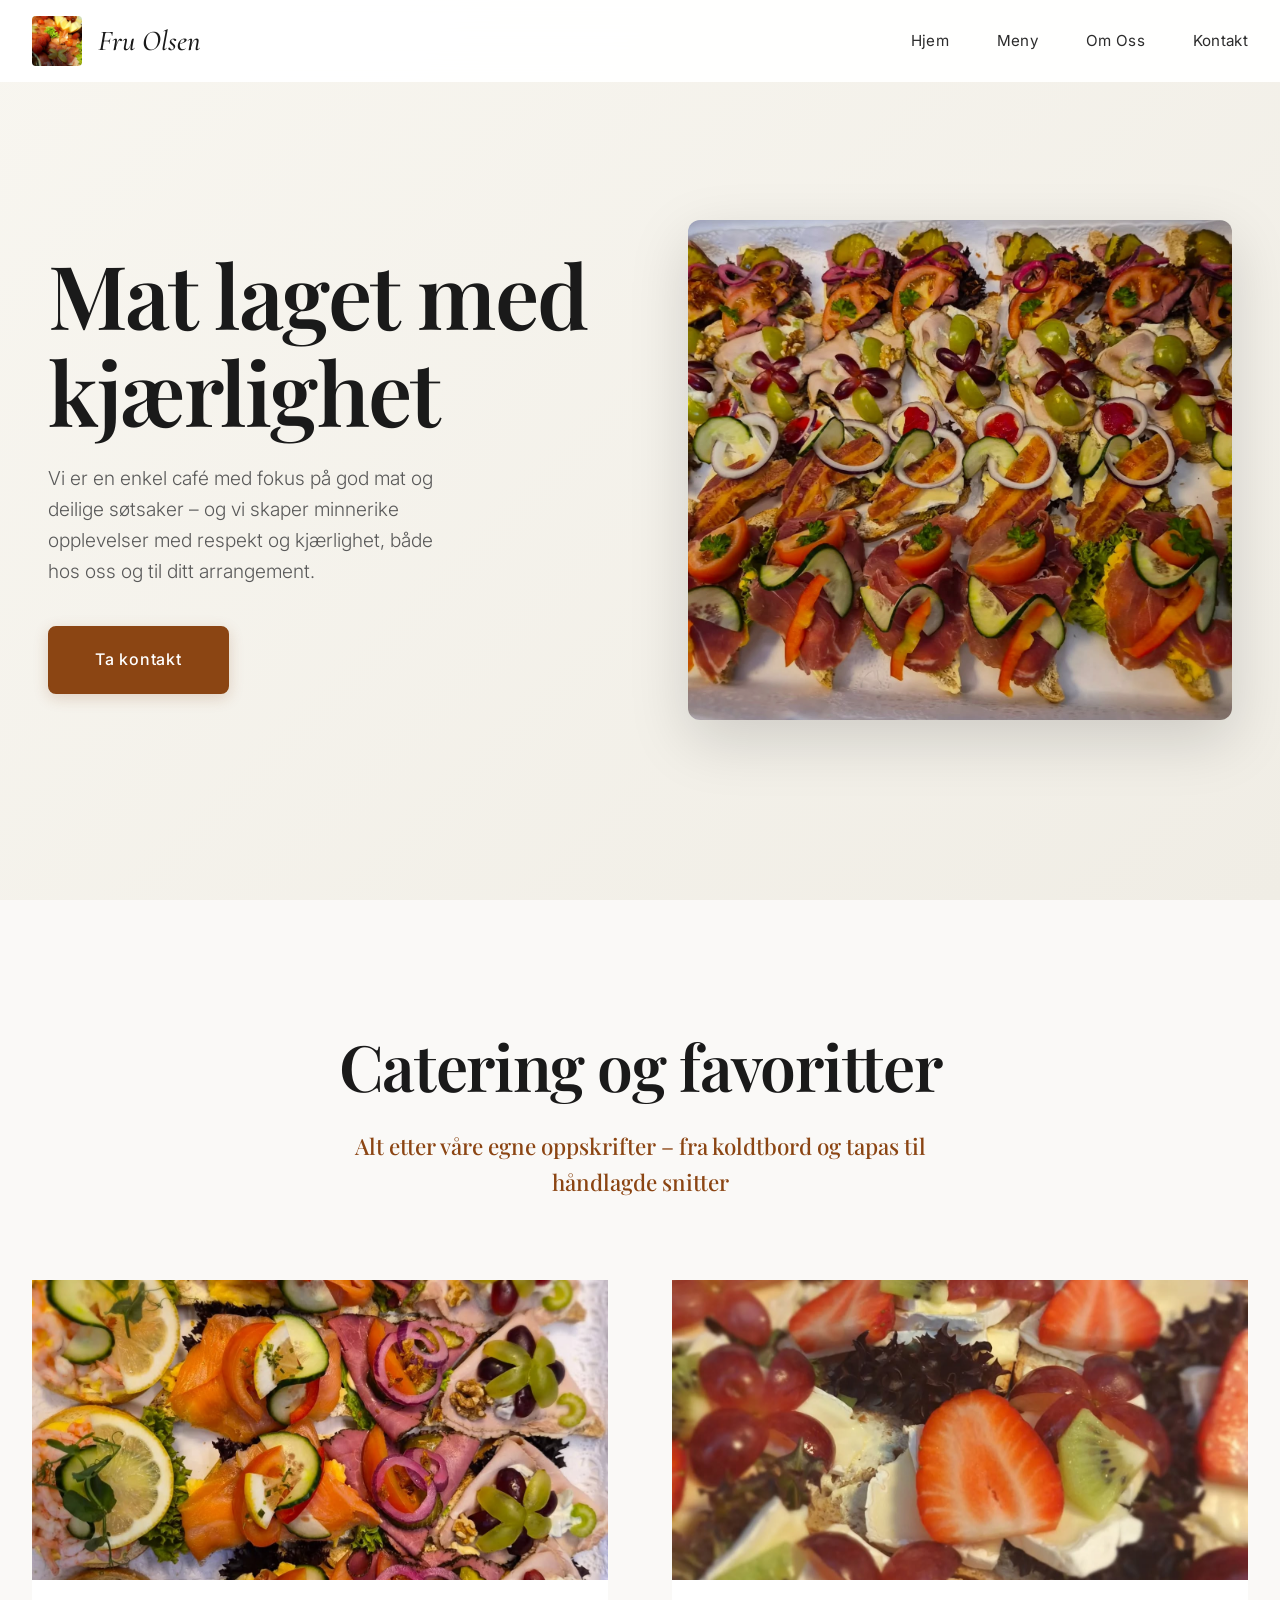
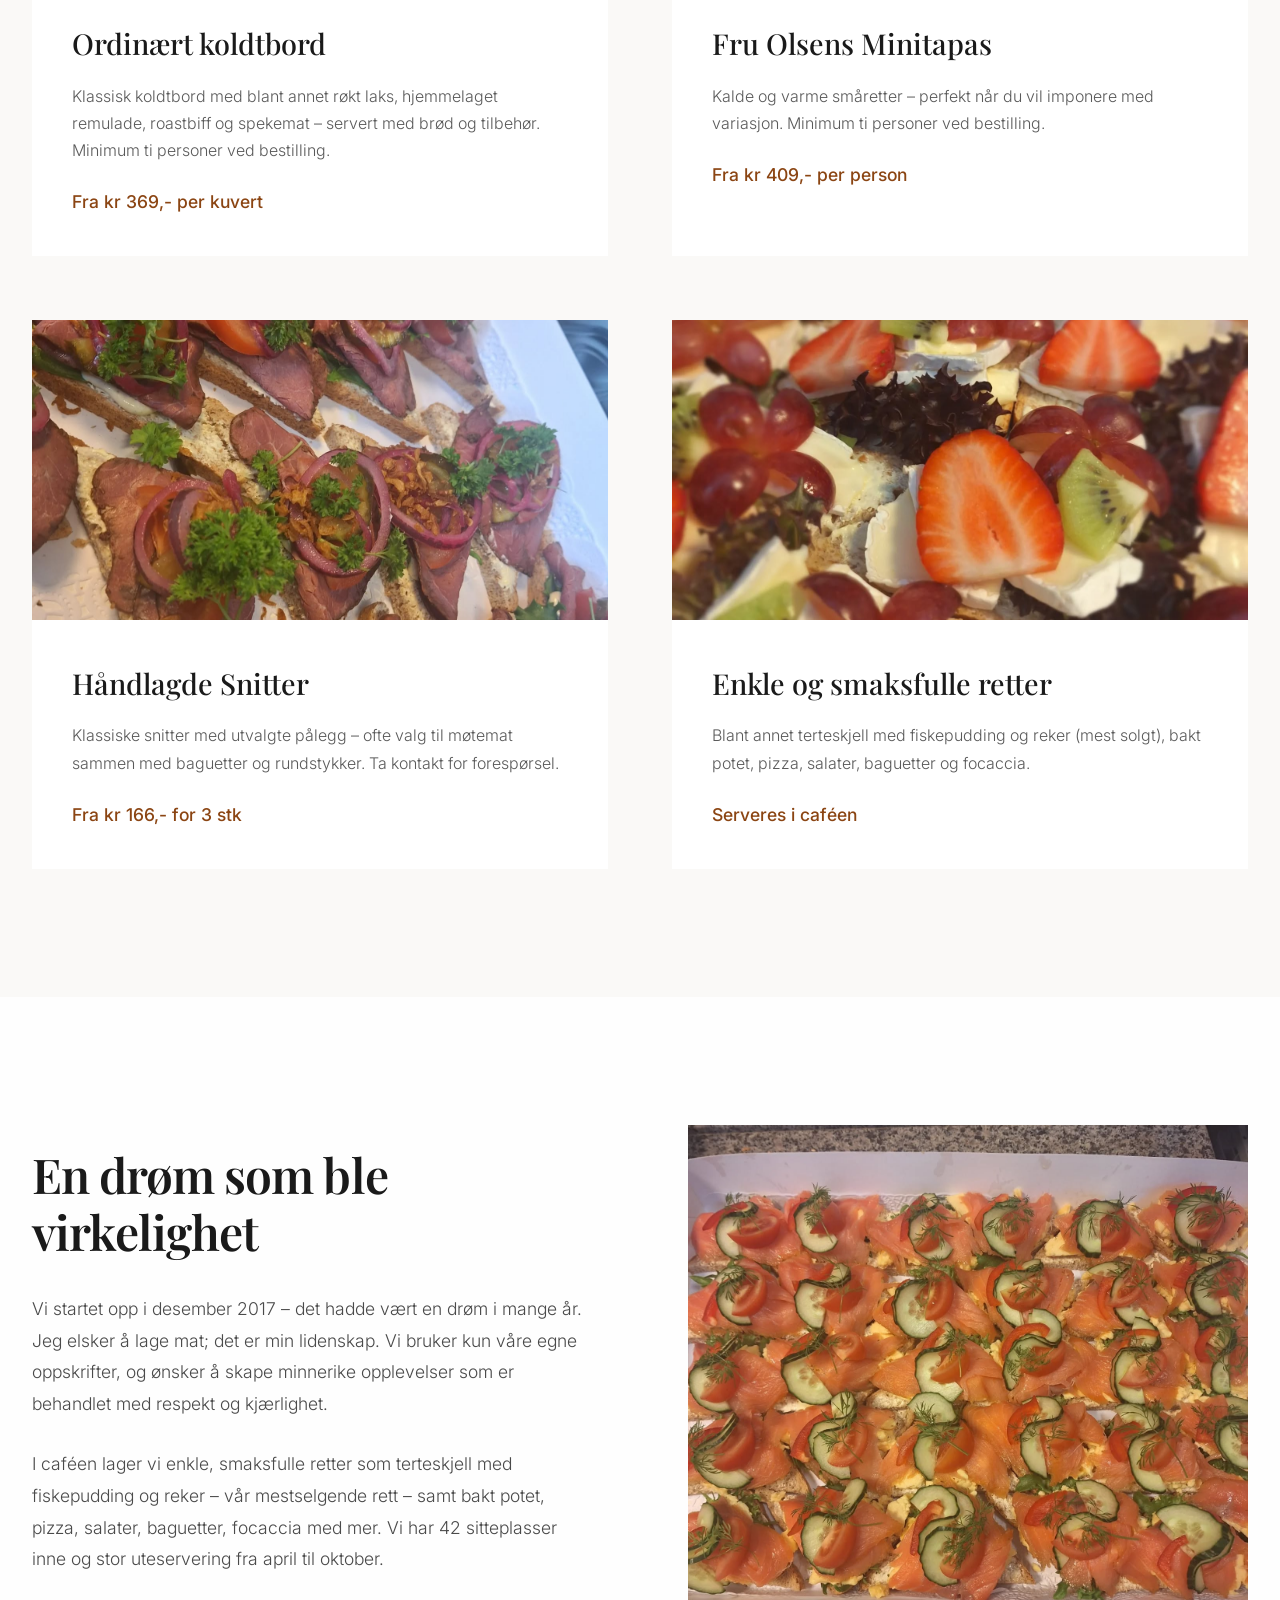
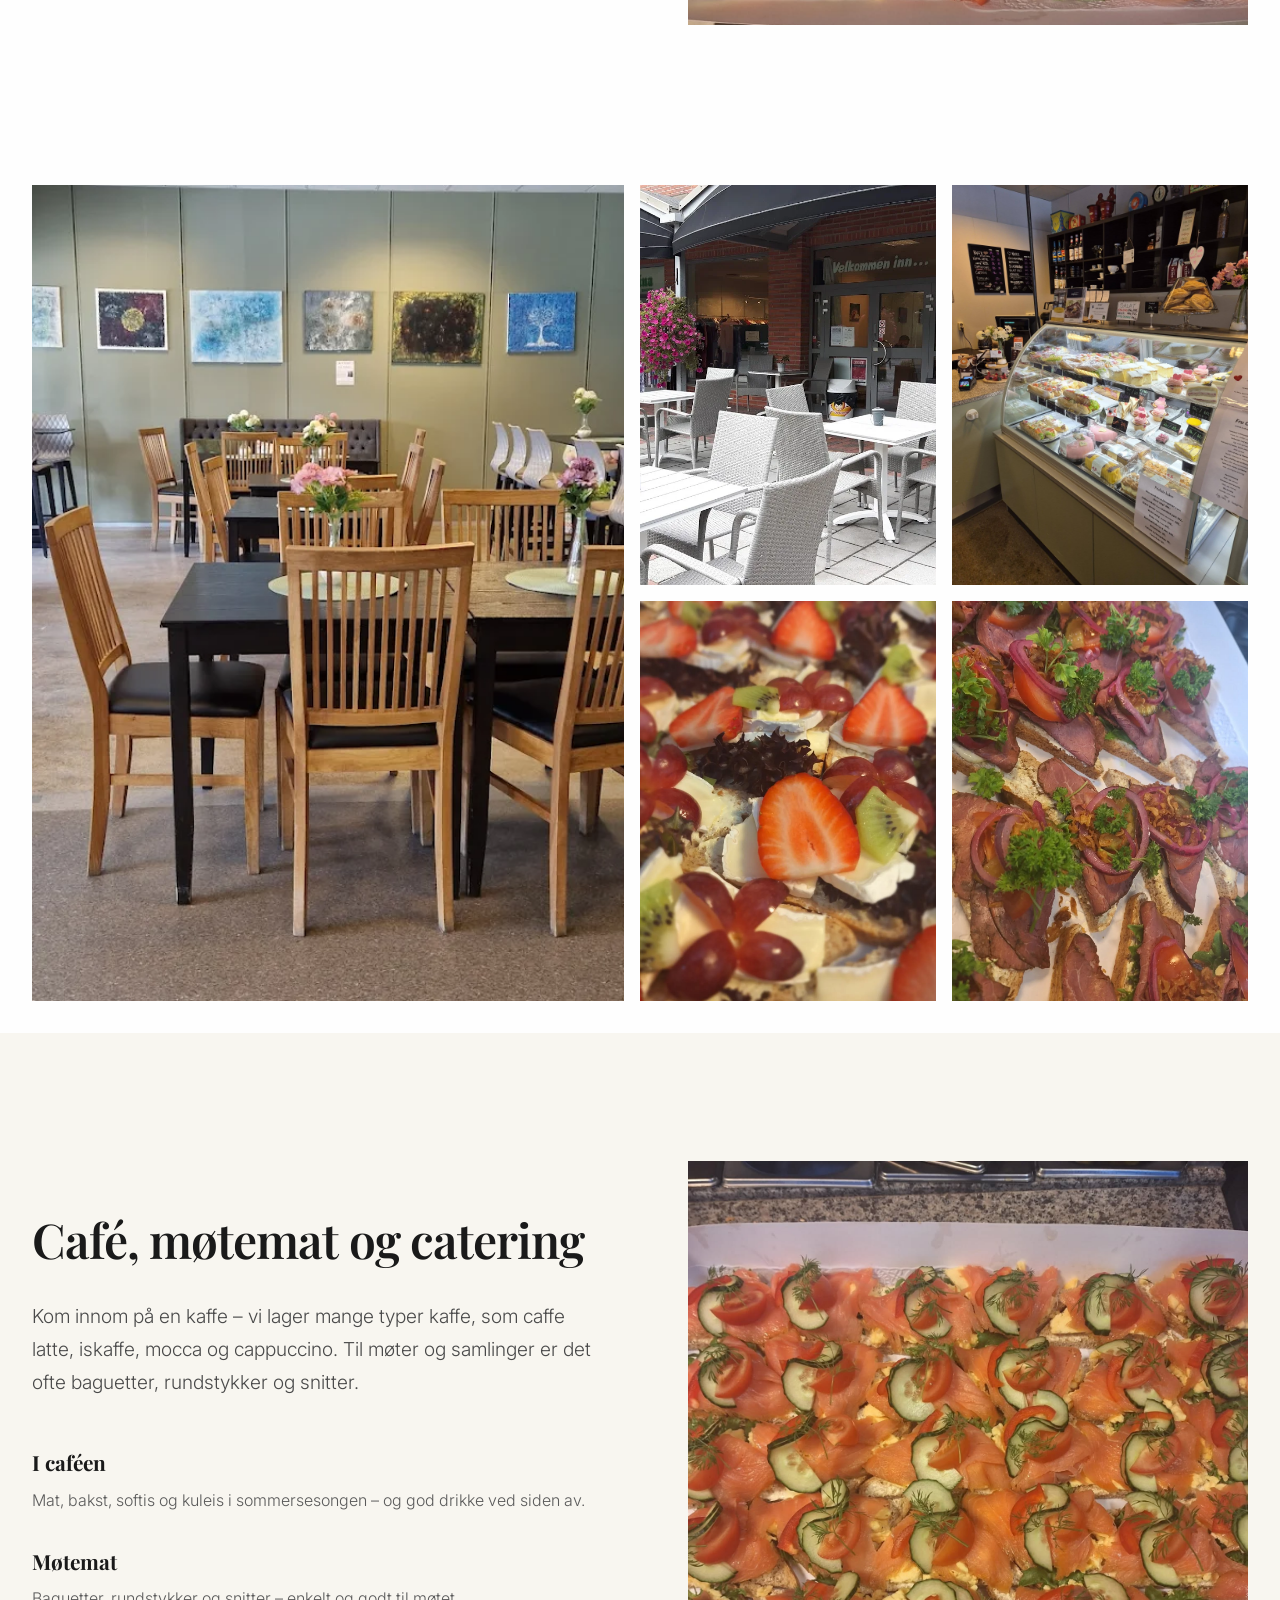
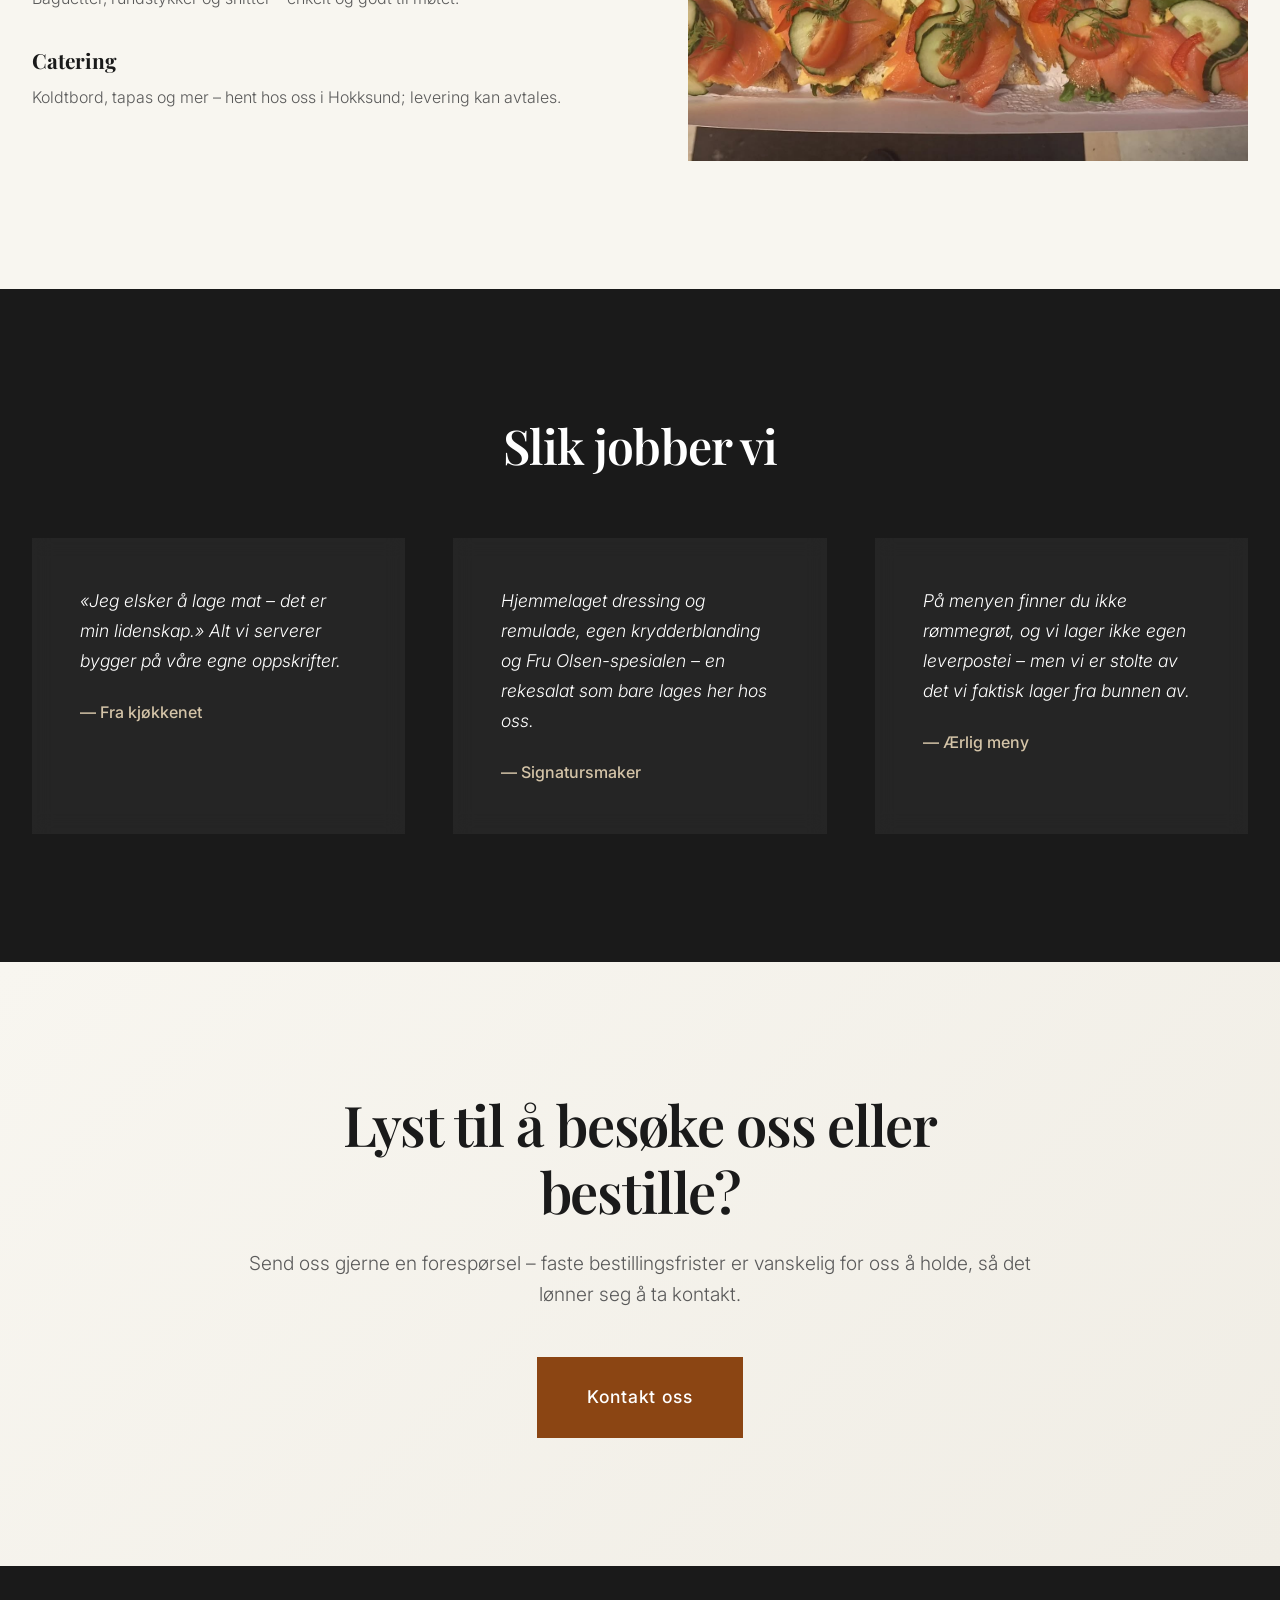
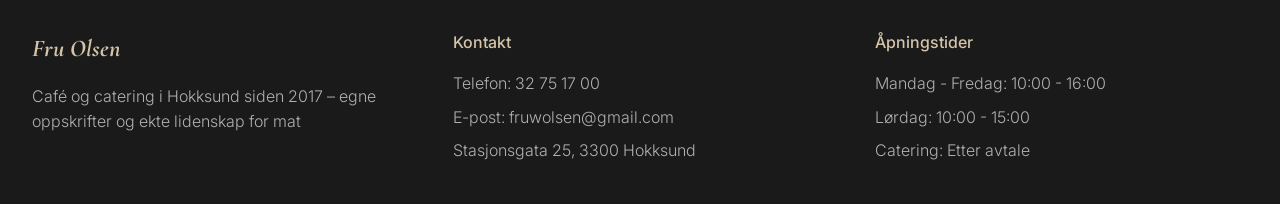
==== commit 62f3f205: "added picture of inside and outside cafe" ====
--- a/index.html
+++ b/index.html
@@ -126,12 +126,12 @@
         <div class="gallery-grid">
             <div class="gallery-item large">
                 <div class="gallery-image-placeholder">
-                    <img src="bilder/image copy 5.png" alt="Mat og stemning hos Fru Olsen" class="gallery-image">
-                </div>
-            </div>
-            <div class="gallery-item">
-                <div class="gallery-image-placeholder">
-                    <img src="bilder/image copy 6.png" alt="Detaljer fra kjøkkenet" class="gallery-image">
+                    <img src="bilder/cafeinne.png" alt="Fru Olsen café innvendig" class="gallery-image">
+                </div>
+            </div>
+            <div class="gallery-item">
+                <div class="gallery-image-placeholder">
+                    <img src="bilder/cafeute.png" alt="Fru Olsen café uteområde" class="gallery-image">
                 </div>
             </div>
             <div class="gallery-item">
--- a/stylesheet.css
+++ b/stylesheet.css
@@ -1298,6 +1298,8 @@
 .menu-card-image:hover {
     transform: scale(1.02);
 }
+
+.menu-note {
     background: #f8f6f0;
     padding: 1.5rem;
     border-radius: 4px;
@@ -2030,7 +2032,6 @@
     margin-bottom: 3rem;
     line-height: 1.7;
     word-wrap: break-word;
-}
 }
 
 .contact-details {
@@ -2370,4 +2371,101 @@
     .faq-item {
         padding: 1.5rem;
     }
-}+}
+
+/* Price List Section Styles */
+.price-list-section {
+    margin-bottom: 3rem;
+    padding: 0 0 2rem 0;
+    border-bottom: 1px solid rgba(0, 0, 0, 0.1);
+}
+
+.price-list-section:last-child {
+    border-bottom: none;
+}
+
+.price-list-section h3 {
+    font-family: 'Playfair Display', serif;
+    font-size: 1.8rem;
+    color: #8b4513;
+    margin-bottom: 1.5rem;
+    text-align: center;
+}
+
+.price-item {
+    display: flex;
+    justify-content: space-between;
+    align-items: center;
+    padding: 1rem 1rem;
+    border-bottom: 1px dotted rgba(0, 0, 0, 0.15);
+}
+
+.price-item:last-of-type {
+    border-bottom: none;
+}
+
+.item-name {
+    font-size: 1.1rem;
+    color: #2c2c2c;
+    flex: 1;
+}
+
+.item-price {
+    font-size: 1.2rem;
+    font-weight: 600;
+    color: #8b4513;
+    white-space: nowrap;
+    margin-left: 1rem;
+    margin-right: 1rem;
+}
+
+.allergens-note {
+    font-size: 0.9rem;
+    color: #8b4513;
+    font-style: italic;
+    margin-top: 0.5rem;
+    margin-bottom: 1rem;
+    padding-left: 0;
+}
+
+/* Responsive for price list */
+@media (max-width: 768px) {
+    .price-list-section h3 {
+        font-size: 1.5rem;
+    }
+    
+    .price-item {
+        flex-direction: column;
+        align-items: flex-start;
+        gap: 0.5rem;
+        padding: 1.2rem 0;
+    }
+    
+    .item-price {
+        margin-left: 0;
+        font-size: 1.3rem;
+    }
+}
+
+@media (max-width: 480px) {
+    .price-list-section {
+        margin-bottom: 2rem;
+        padding-bottom: 1.5rem;
+    }
+    
+    .price-list-section h3 {
+        font-size: 1.3rem;
+    }
+    
+    .item-name {
+        font-size: 1rem;
+    }
+    
+    .item-price {
+        font-size: 1.1rem;
+    }
+    
+    .allergens-note {
+        font-size: 0.85rem;
+    }
+}
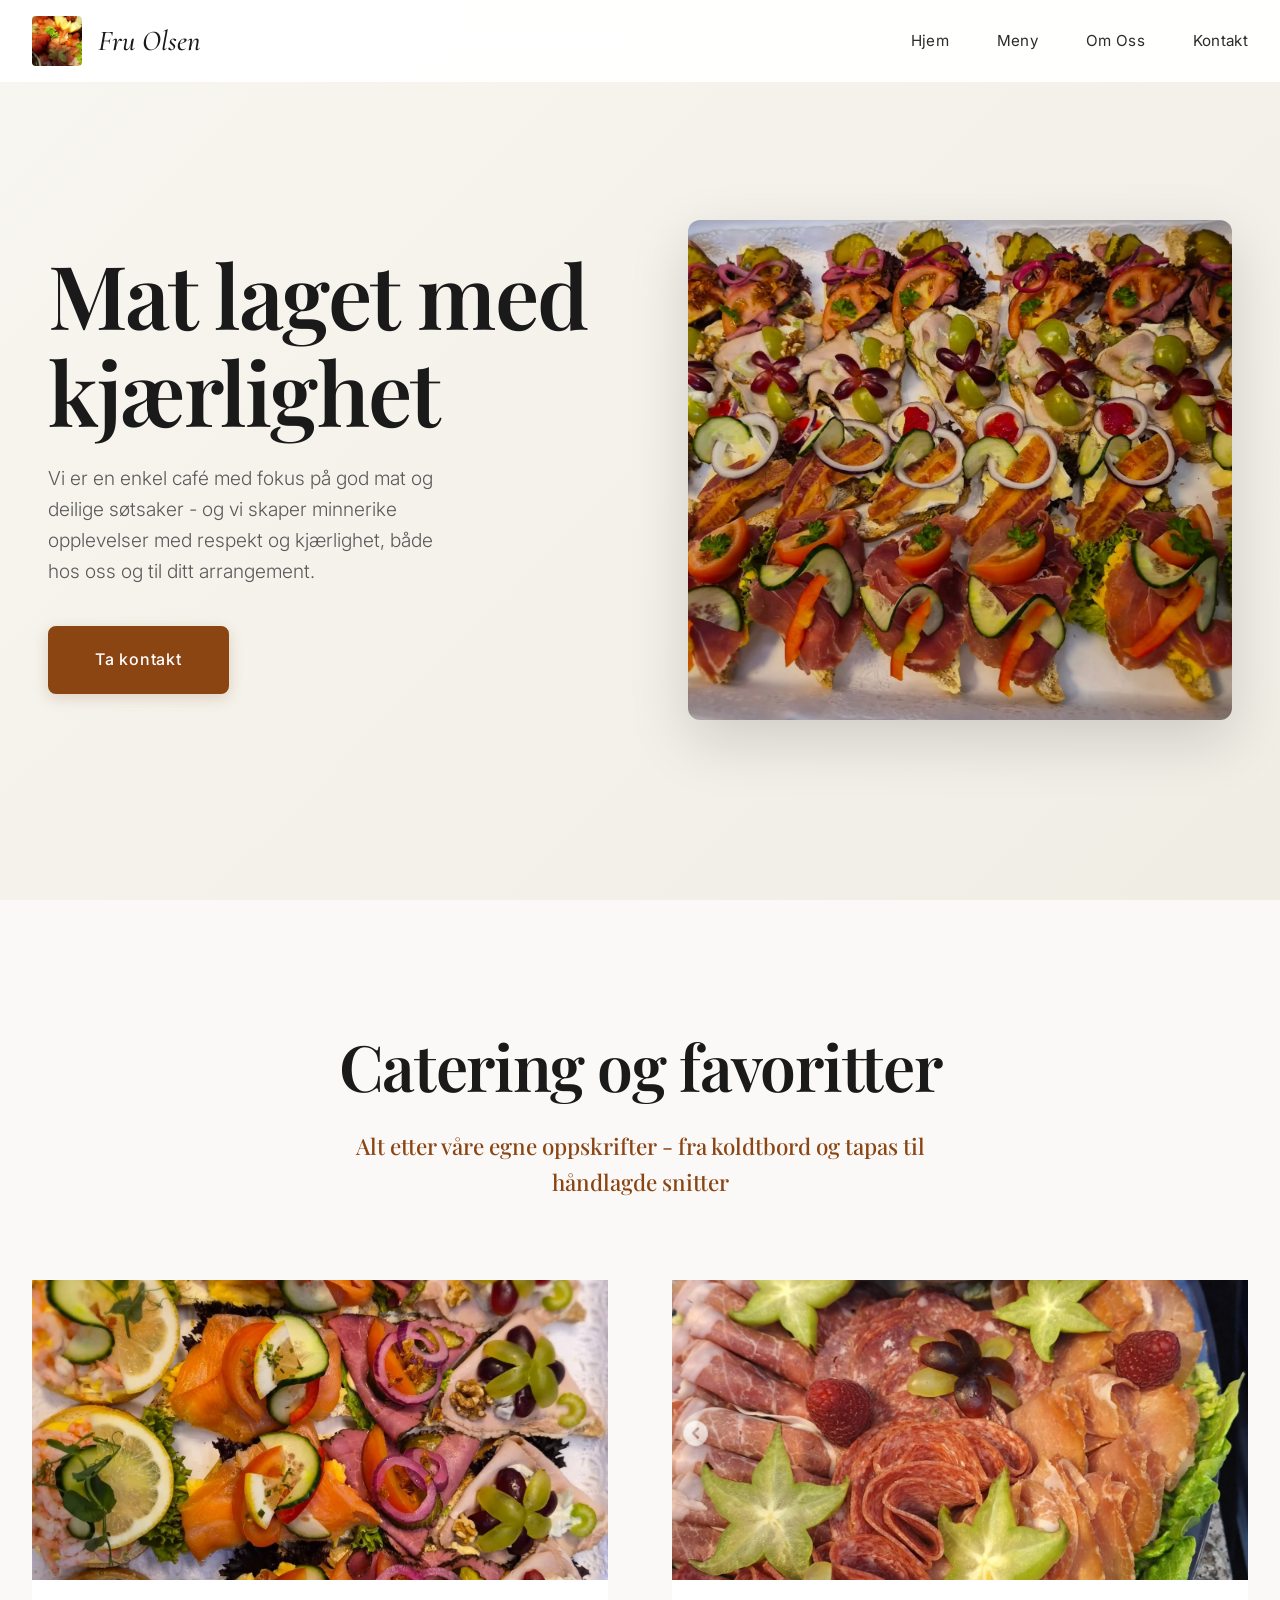
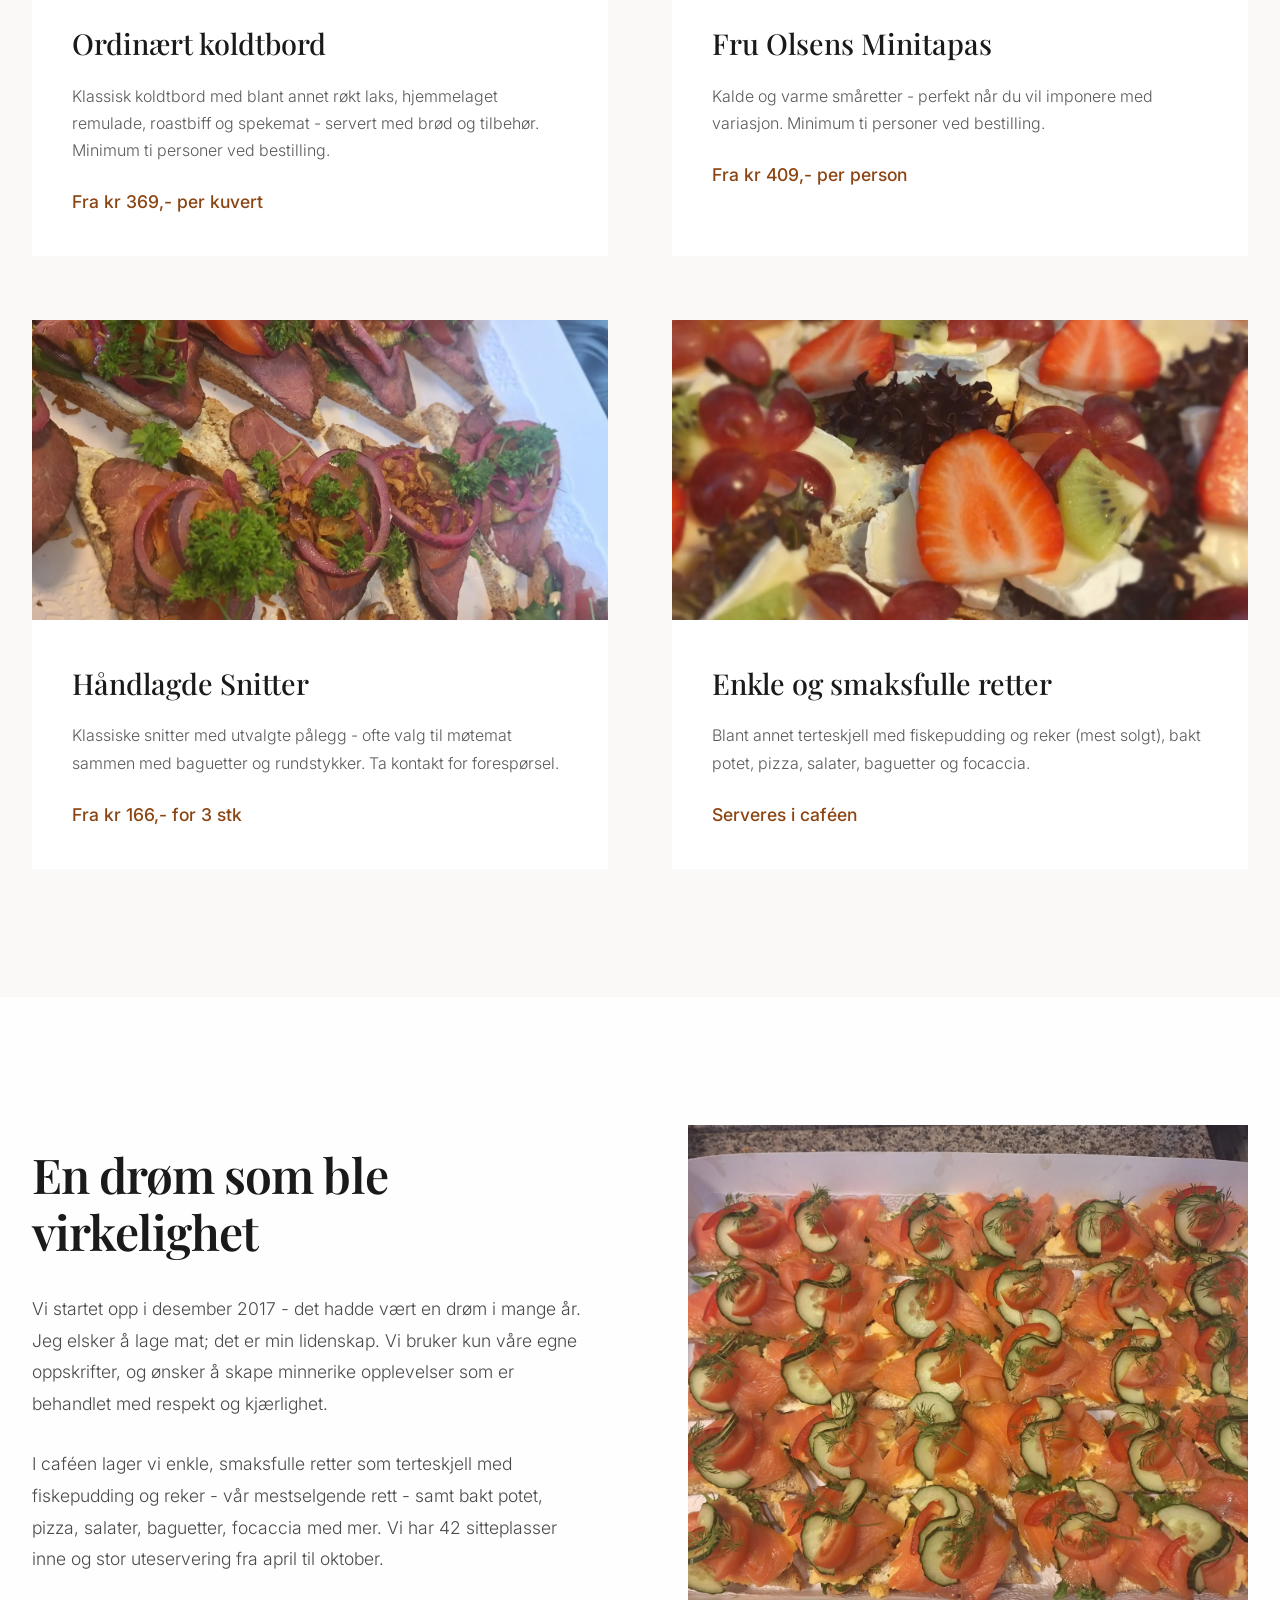
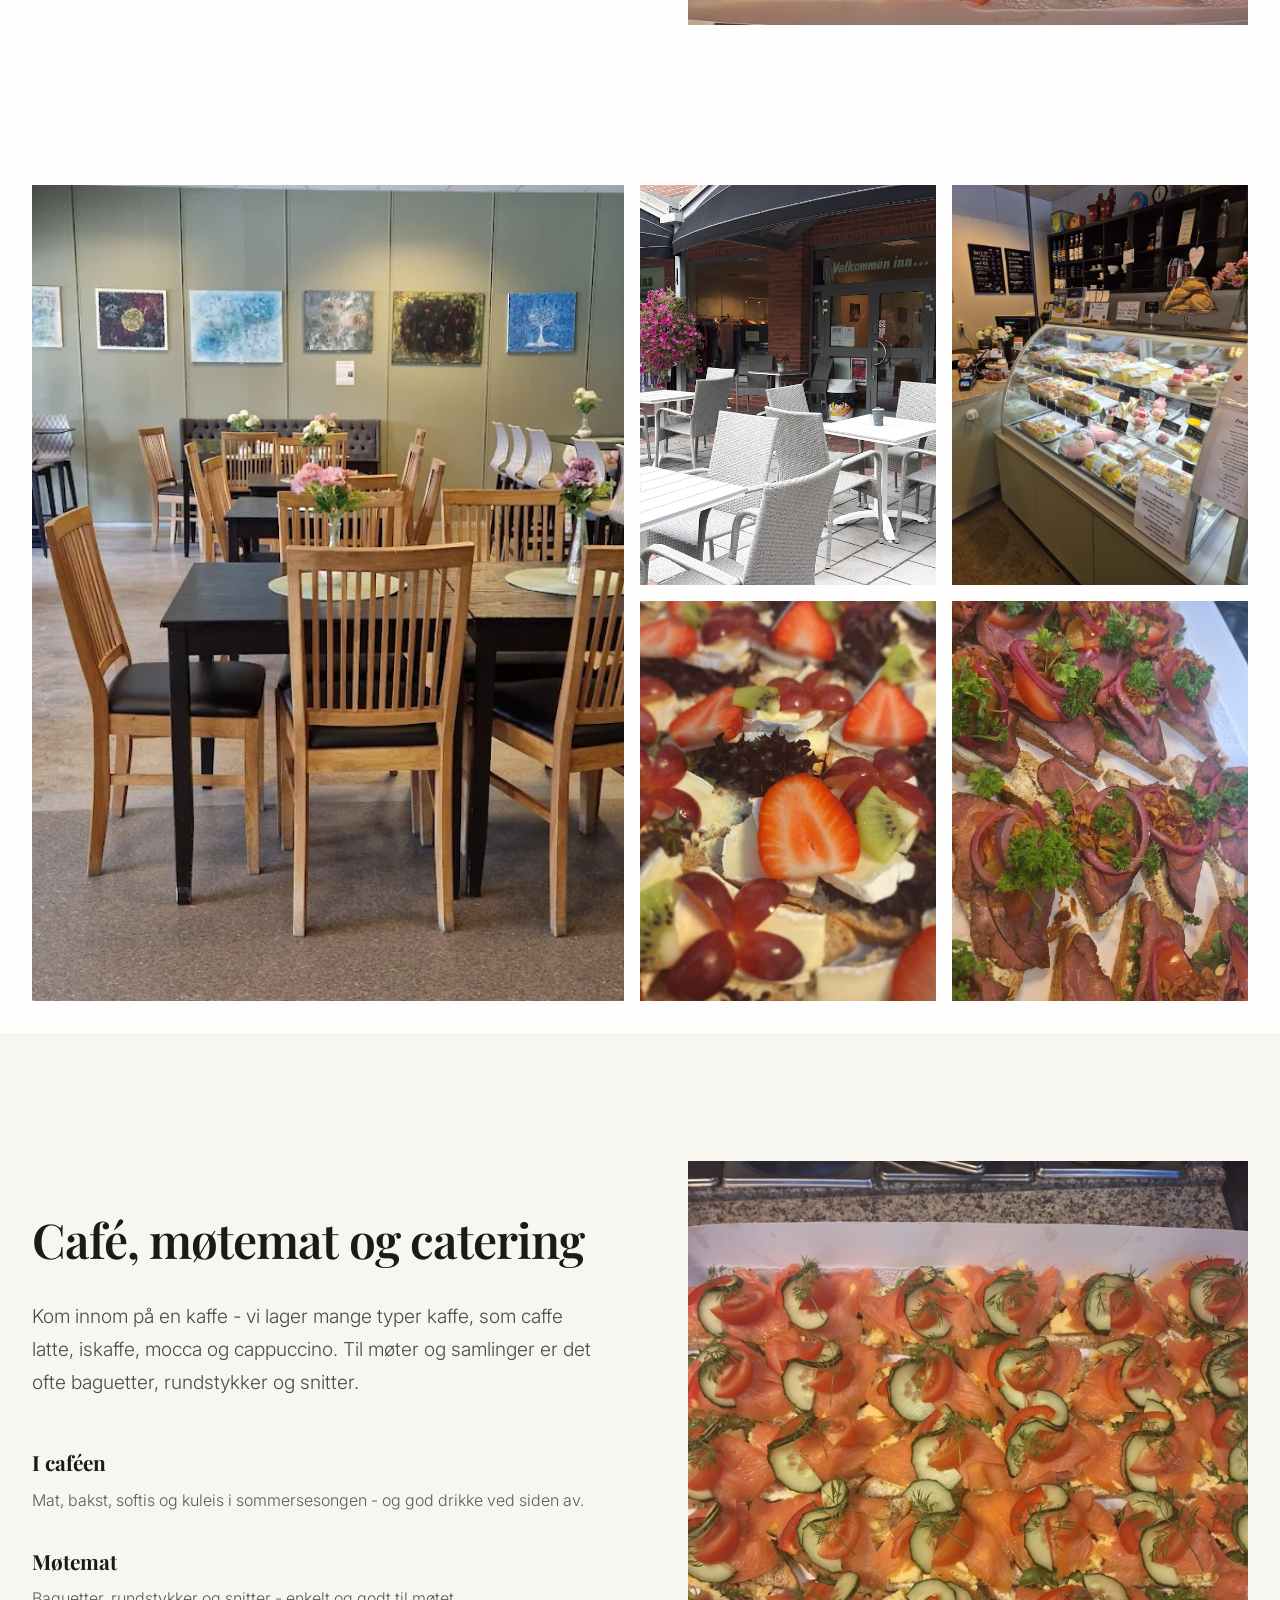
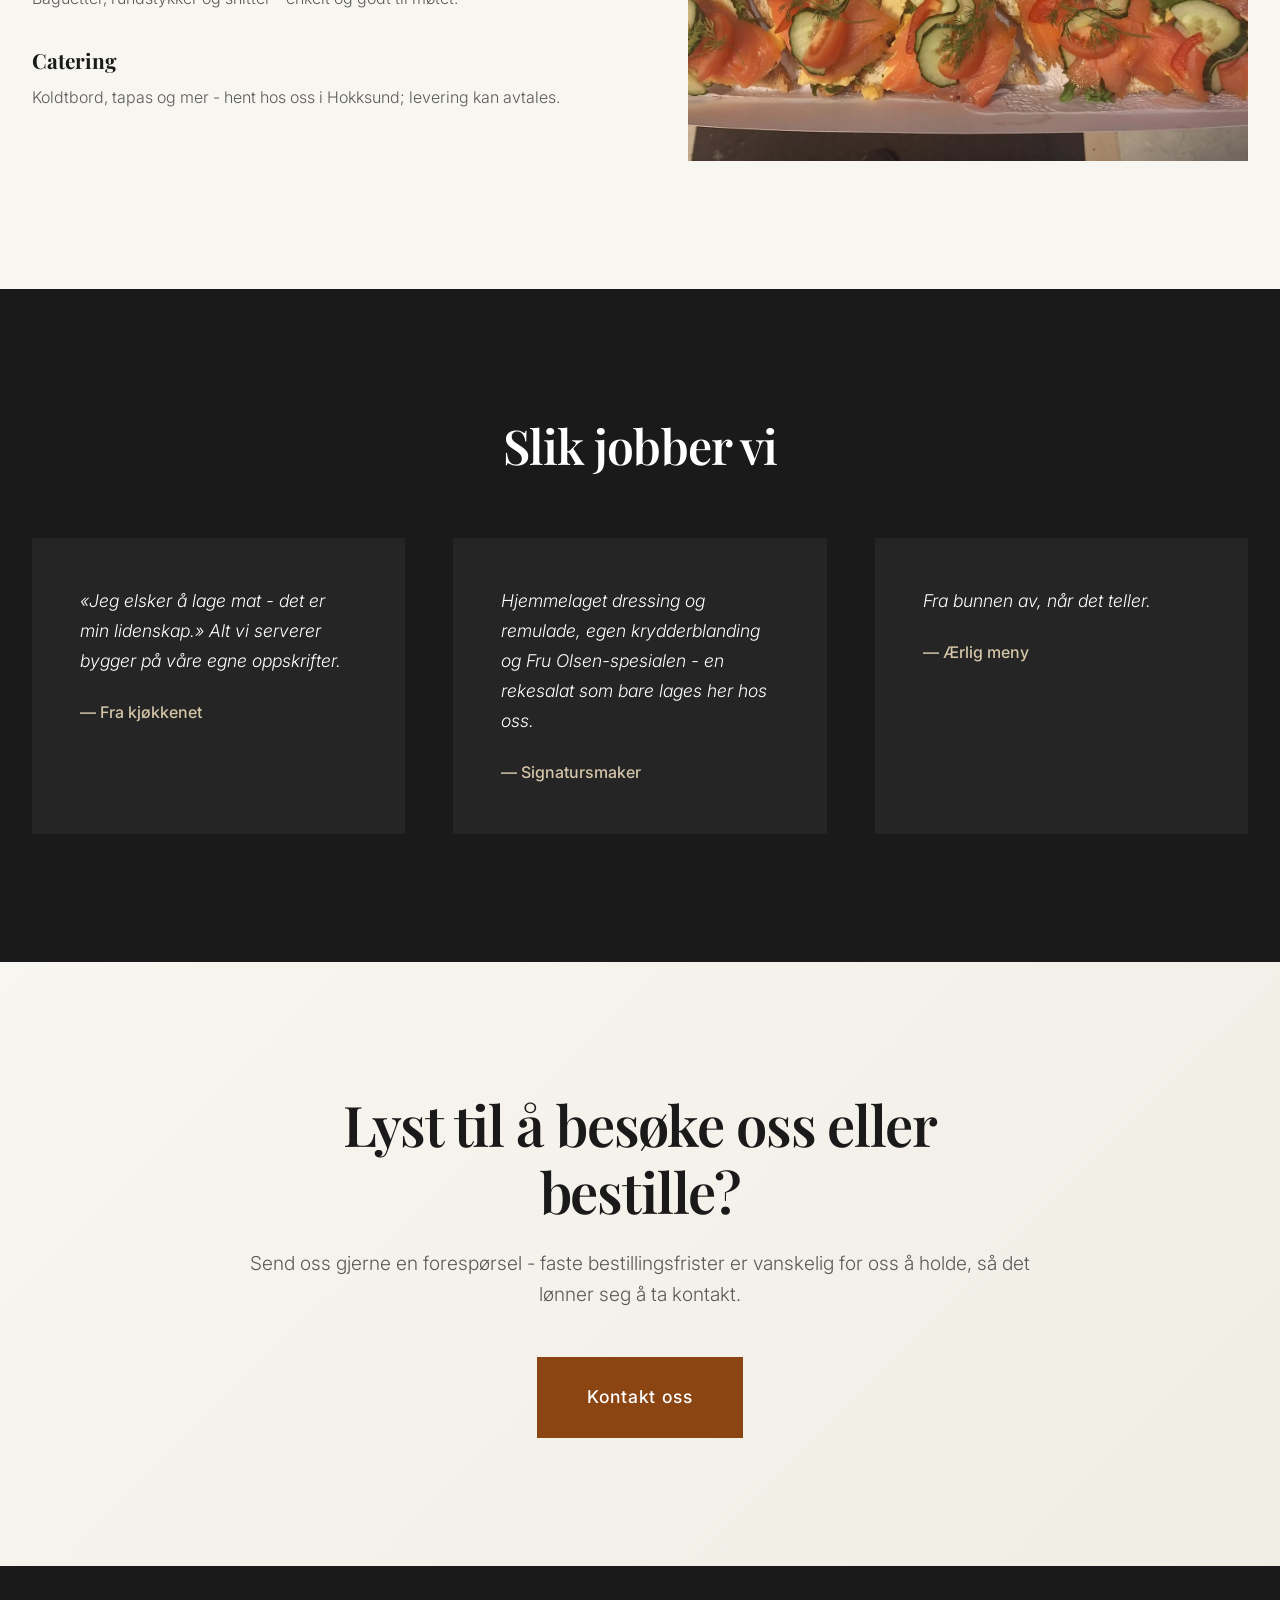
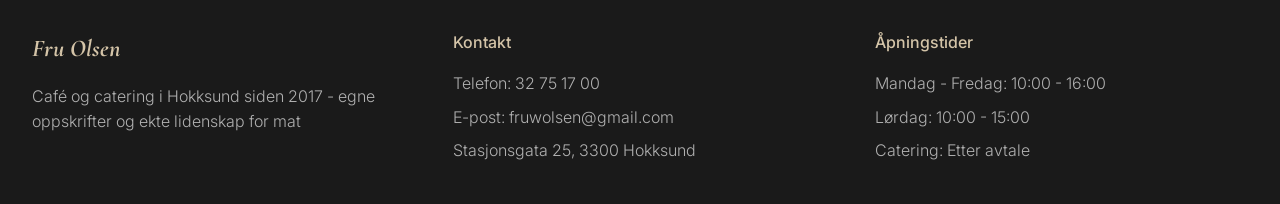
==== commit 19e67a6a: "made changes, and changed tapas picture" ====
--- a/index.html
+++ b/index.html
@@ -37,7 +37,7 @@
         <div class="hero-content">
             <div class="hero-text">
                 <h1 class="hero-title">Mat laget med kjærlighet</h1>
-                <p class="hero-subtitle">Vi er en enkel café med fokus på god mat og deilige søtsaker – og vi skaper minnerike opplevelser med respekt og kjærlighet, både hos oss og til ditt arrangement.</p>
+                <p class="hero-subtitle">Vi er en enkel café med fokus på god mat og deilige søtsaker - og vi skaper minnerike opplevelser med respekt og kjærlighet, både hos oss og til ditt arrangement.</p>
                 <div class="hero-cta">
                     <a href="kontakt-oss.html" class="cta-button">Ta kontakt</a>
                 </div>
@@ -54,7 +54,7 @@
         <div class="container">
             <div class="section-header">
                 <h2 class="section-title">Catering og favoritter</h2>
-                <p class="section-subtitle">Alt etter våre egne oppskrifter – fra koldtbord og tapas til håndlagde snitter</p>
+                <p class="section-subtitle">Alt etter våre egne oppskrifter - fra koldtbord og tapas til håndlagde snitter</p>
             </div>
             
             <div class="offerings-grid">
@@ -64,18 +64,18 @@
                     </div>
                     <div class="offering-content">
                         <h3 class="offering-title">Ordinært koldtbord</h3>
-                        <p class="offering-description">Klassisk koldtbord med blant annet røkt laks, hjemmelaget remulade, roastbiff og spekemat – servert med brød og tilbehør. Minimum ti personer ved bestilling.</p>
+                        <p class="offering-description">Klassisk koldtbord med blant annet røkt laks, hjemmelaget remulade, roastbiff og spekemat - servert med brød og tilbehør. Minimum ti personer ved bestilling.</p>
                         <div class="offering-price">Fra kr 369,- per kuvert</div>
                     </div>
                 </div>
 
                 <div class="offering-item">
                     <div class="offering-image-placeholder">
-                        <img src="bilder/image copy 2.png" alt="Fru Olsens Minitapas" class="offering-image">
+                        <img src="bilder/tapas.png" alt="Fru Olsens Minitapas" class="offering-image">
                     </div>
                     <div class="offering-content">
                         <h3 class="offering-title">Fru Olsens Minitapas</h3>
-                        <p class="offering-description">Kalde og varme småretter – perfekt når du vil imponere med variasjon. Minimum ti personer ved bestilling.</p>
+                        <p class="offering-description">Kalde og varme småretter - perfekt når du vil imponere med variasjon. Minimum ti personer ved bestilling.</p>
                         <div class="offering-price">Fra kr 409,- per person</div>
                     </div>
                 </div>
@@ -86,7 +86,7 @@
                     </div>
                     <div class="offering-content">
                         <h3 class="offering-title">Håndlagde Snitter</h3>
-                        <p class="offering-description">Klassiske snitter med utvalgte pålegg – ofte valg til møtemat sammen med baguetter og rundstykker. Ta kontakt for forespørsel.</p>
+                        <p class="offering-description">Klassiske snitter med utvalgte pålegg - ofte valg til møtemat sammen med baguetter og rundstykker. Ta kontakt for forespørsel.</p>
                         <div class="offering-price">Fra kr 166,- for 3 stk</div>
                     </div>
                 </div>
@@ -111,8 +111,8 @@
             <div class="story-content">
                 <div class="story-text">
                     <h2 class="story-title">En drøm som ble virkelighet</h2>
-                    <p class="story-paragraph">Vi startet opp i desember 2017 – det hadde vært en drøm i mange år. Jeg elsker å lage mat; det er min lidenskap. Vi bruker kun våre egne oppskrifter, og ønsker å skape minnerike opplevelser som er behandlet med respekt og kjærlighet.</p>
-                    <p class="story-paragraph">I caféen lager vi enkle, smaksfulle retter som terteskjell med fiskepudding og reker – vår mestselgende rett – samt bakt potet, pizza, salater, baguetter, focaccia med mer. Vi har 42 sitteplasser inne og stor uteservering fra april til oktober.</p>
+                    <p class="story-paragraph">Vi startet opp i desember 2017 - det hadde vært en drøm i mange år. Jeg elsker å lage mat; det er min lidenskap. Vi bruker kun våre egne oppskrifter, og ønsker å skape minnerike opplevelser som er behandlet med respekt og kjærlighet.</p>
+                    <p class="story-paragraph">I caféen lager vi enkle, smaksfulle retter som terteskjell med fiskepudding og reker - vår mestselgende rett - samt bakt potet, pizza, salater, baguetter, focaccia med mer. Vi har 42 sitteplasser inne og stor uteservering fra april til oktober.</p>
                 </div>
                 <div class="story-image-placeholder">
                     <img src="bilder/image copy 4.png" alt="Håndverk med historie" class="story-image">
@@ -158,20 +158,20 @@
             <div class="event-content">
                 <div class="event-text">
                     <h2 class="event-title">Café, møtemat og catering</h2>
-                    <p class="event-description">Kom innom på en kaffe – vi lager mange typer kaffe, som caffe latte, iskaffe, mocca og cappuccino. Til møter og samlinger er det ofte baguetter, rundstykker og snitter.</p>
+                    <p class="event-description">Kom innom på en kaffe - vi lager mange typer kaffe, som caffe latte, iskaffe, mocca og cappuccino. Til møter og samlinger er det ofte baguetter, rundstykker og snitter.</p>
                     
                     <div class="event-features">
                         <div class="feature">
                             <h4>I caféen</h4>
-                            <p>Mat, bakst, softis og kuleis i sommersesongen – og god drikke ved siden av.</p>
+                            <p>Mat, bakst, softis og kuleis i sommersesongen - og god drikke ved siden av.</p>
                         </div>
                         <div class="feature">
                             <h4>Møtemat</h4>
-                            <p>Baguetter, rundstykker og snitter – enkelt og godt til møtet.</p>
+                            <p>Baguetter, rundstykker og snitter - enkelt og godt til møtet.</p>
                         </div>
                         <div class="feature">
                             <h4>Catering</h4>
-                            <p>Koldtbord, tapas og mer – hent hos oss i Hokksund; levering kan avtales.</p>
+                            <p>Koldtbord, tapas og mer - hent hos oss i Hokksund; levering kan avtales.</p>
                         </div>
                     </div>
                 </div>
@@ -188,15 +188,15 @@
             <h2 class="testimonials-title">Slik jobber vi</h2>
             <div class="testimonials-grid">
                 <div class="testimonial">
-                    <p class="testimonial-text">«Jeg elsker å lage mat – det er min lidenskap.» Alt vi serverer bygger på våre egne oppskrifter.</p>
+                    <p class="testimonial-text">«Jeg elsker å lage mat - det er min lidenskap.» Alt vi serverer bygger på våre egne oppskrifter.</p>
                     <div class="testimonial-author">— Fra kjøkkenet</div>
                 </div>
                 <div class="testimonial">
-                    <p class="testimonial-text">Hjemmelaget dressing og remulade, egen krydderblanding og Fru Olsen-spesialen – en rekesalat som bare lages her hos oss.</p>
+                    <p class="testimonial-text">Hjemmelaget dressing og remulade, egen krydderblanding og Fru Olsen-spesialen -  en rekesalat som bare lages her hos oss.</p>
                     <div class="testimonial-author">— Signatursmaker</div>
                 </div>
                 <div class="testimonial">
-                    <p class="testimonial-text">På menyen finner du ikke rømmegrøt, og vi lager ikke egen leverpostei – men vi er stolte av det vi faktisk lager fra bunnen av.</p>
+                    <p class="testimonial-text">Fra bunnen av, når det teller.</p>
                     <div class="testimonial-author">— Ærlig meny</div>
                 </div>
             </div>
@@ -208,7 +208,7 @@
         <div class="container">
             <div class="cta-content">
                 <h2 class="cta-title">Lyst til å besøke oss eller bestille?</h2>
-                <p class="cta-subtitle">Send oss gjerne en forespørsel – faste bestillingsfrister er vanskelig for oss å holde, så det lønner seg å ta kontakt.</p>
+                <p class="cta-subtitle">Send oss gjerne en forespørsel - faste bestillingsfrister er vanskelig for oss å holde, så det lønner seg å ta kontakt.</p>
                 <a href="kontakt-oss.html" class="cta-button-large">Kontakt oss</a>
             </div>
         </div>
@@ -220,7 +220,7 @@
             <div class="footer-content">
                 <div class="footer-section">
                     <h3 class="footer-title">Fru Olsen</h3>
-                    <p class="footer-text">Café og catering i Hokksund siden 2017 – egne oppskrifter og ekte lidenskap for mat</p>
+                    <p class="footer-text">Café og catering i Hokksund siden 2017 - egne oppskrifter og ekte lidenskap for mat</p>
                 </div>
                 <div class="footer-section">
                     <h4 class="footer-subtitle">Kontakt</h4>
